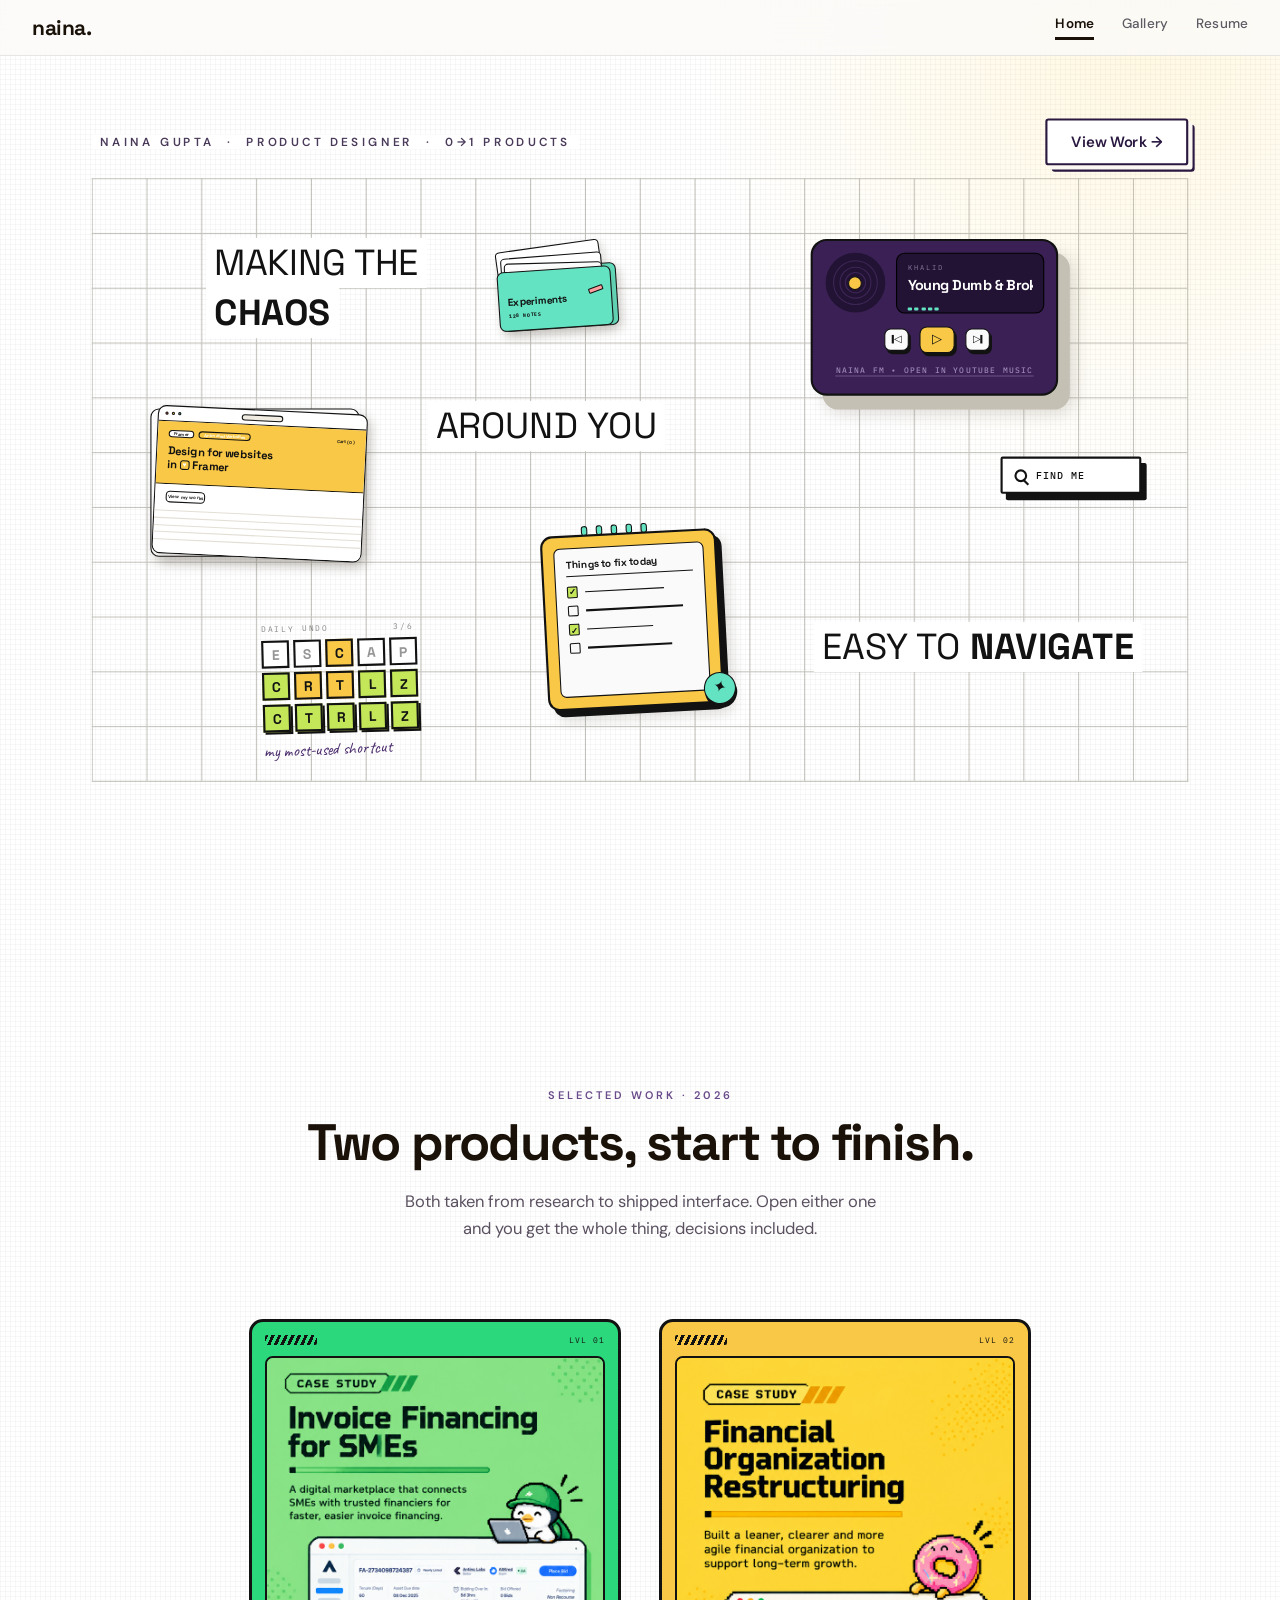
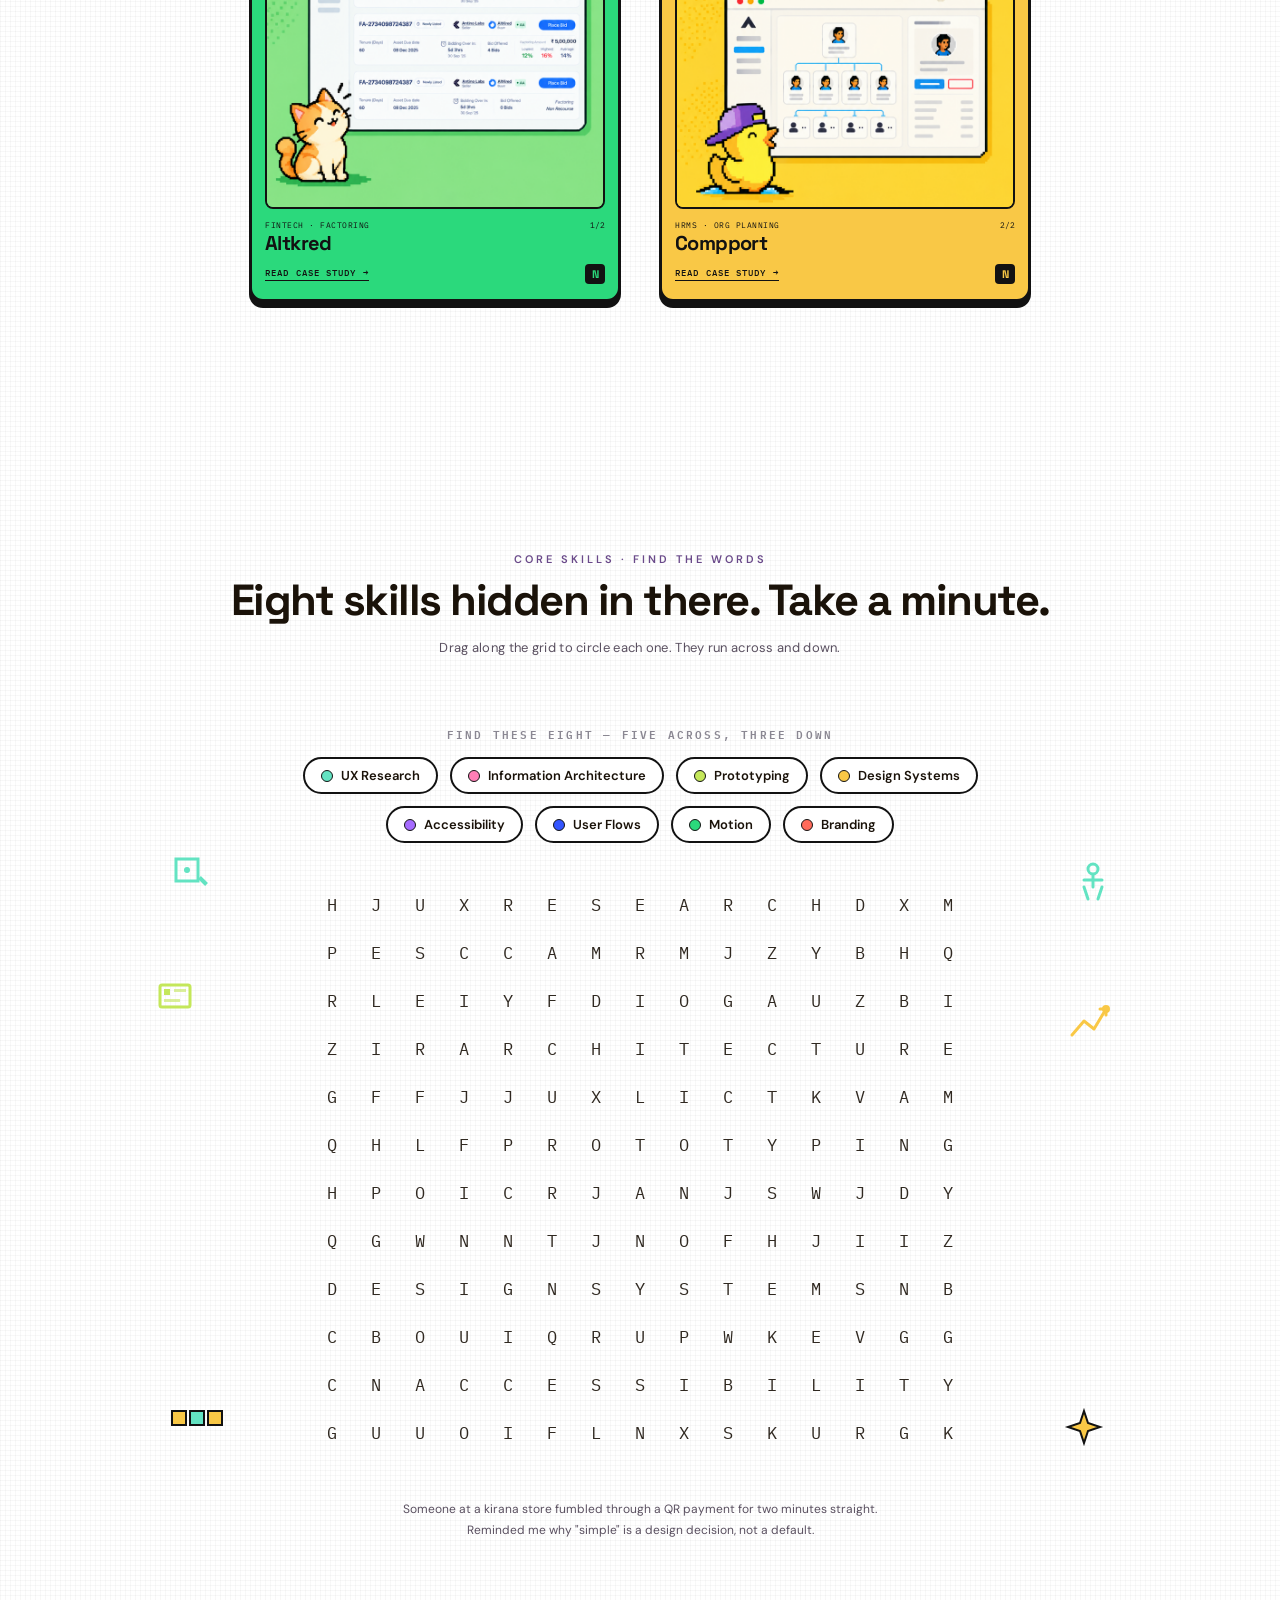
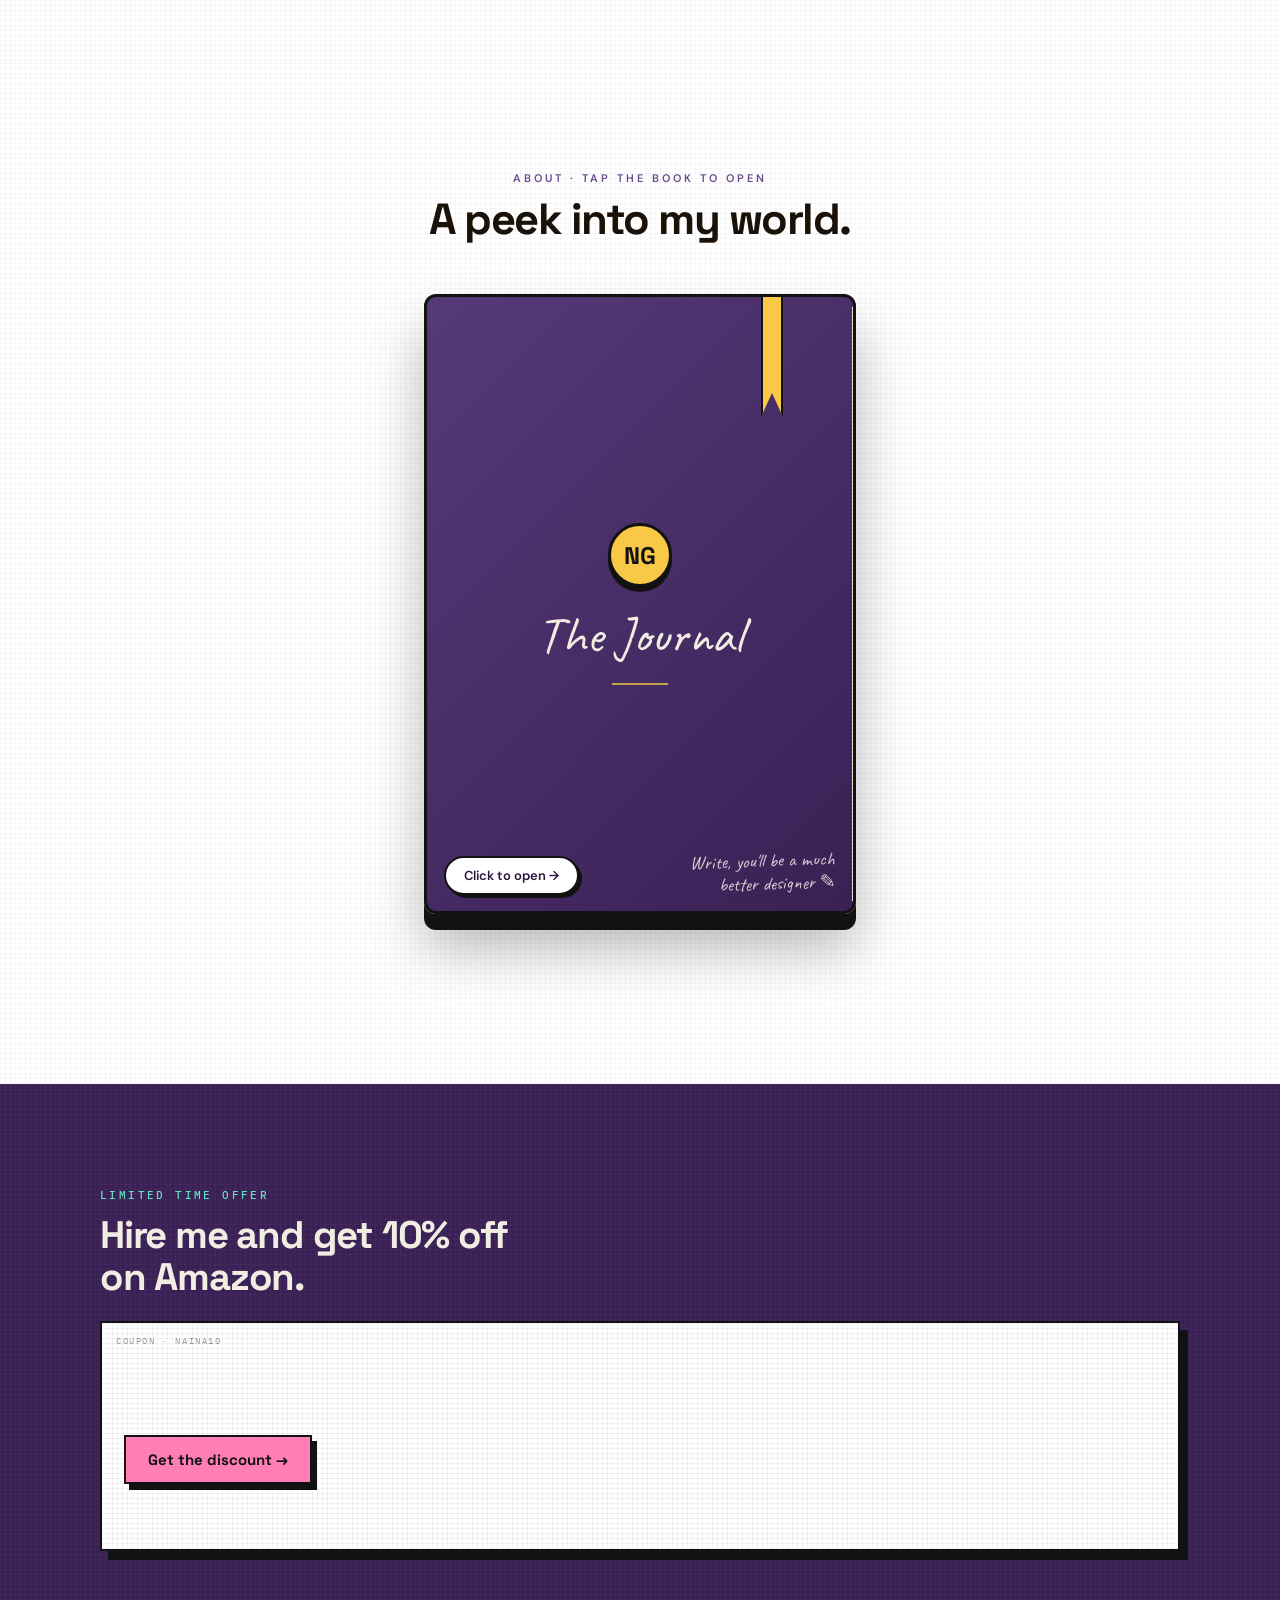
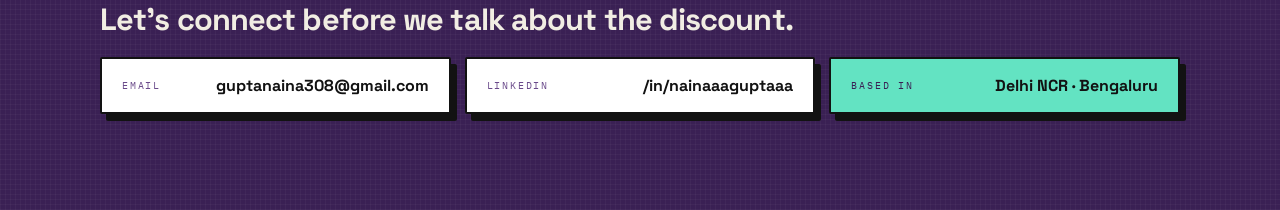
==== index.html @ 99969d5e "Radio: link the track, open on the hook, keep the title on one line The title wrapped to two lines i" ====
<!DOCTYPE html>
<html lang="en">
<head>
<meta charset="utf-8">
<meta name="viewport" content="width=device-width, initial-scale=1">
<title>Naina Gupta — Product Designer</title>
<meta name="description" content="Naina Gupta, Product Designer. Making the chaos around you easy to navigate. 0→1 products, case studies, and side projects.">
<link rel="preconnect" href="https://fonts.googleapis.com">
<link rel="preconnect" href="https://fonts.gstatic.com" crossorigin>
<link href="https://fonts.googleapis.com/css2?family=Space+Grotesk:wght@400;500;600;700&family=DM+Sans:wght@400;500;600&family=Caveat:wght@500;600;700&family=IBM+Plex+Mono:wght@400;500;700&display=swap" rel="stylesheet">
<!-- set before the stylesheets so JS-only pre-states never flash -->
<script>document.documentElement.classList.add("js");</script>
<link rel="stylesheet" href="styles.css">
<link rel="stylesheet" href="nav.css">
<link rel="stylesheet" href="responsive.css">
<script src="nav.js" defer></script>
<script src="scroll.js" defer></script>
</head>
<body>
<div id="top" style="position: relative; min-height: 100vh; overflow: hidden; background: #ffffff; font-family: 'DM Sans',sans-serif">

  <!-- Paper-grain + faint pixel grid -->
  <div style="position:absolute; inset:0; z-index:0; pointer-events:none;
    background-image:repeating-linear-gradient(0deg,rgba(20,20,20,.03) 0,rgba(20,20,20,.03) 1px,transparent 1px,transparent 5px),
                     repeating-linear-gradient(90deg,rgba(20,20,20,.03) 0,rgba(20,20,20,.03) 1px,transparent 1px,transparent 5px);"></div>
  <!-- warm corner glow -->
  <div style="position:absolute; top:-10%; right:-6%; width:56%; height:70%; z-index:0; pointer-events:none;
    background:radial-gradient(ellipse at 70% 20%, rgba(255,210,74,.16) 0%, transparent 62%);"></div>

  <!-- NAV (fixed so it stays visible on scroll) -->
  <site-nav current="home"></site-nav>

  <!-- CONTENT — workbench stage -->
  <div id="wrapRef" style="position:relative; z-index:5; width:100%; overflow:hidden; display:flex; justify-content:center;">
  <div id="stageRef" style="width: 1440px; height: 900px; flex: none; transform-origin: top center; position: relative; overflow: hidden; color: #121212">

    <div id="gridRef" style="position:absolute; left:206.19px; top:167.41px; width:1027.62px; height:565.19px; opacity:.42; background-image:linear-gradient(to bottom,#6F6B5D 1px,transparent 1px),linear-gradient(to right,#6F6B5D 1px,transparent 1px); background-size:51.3805px 51.3805px; border-right:1px solid #6F6B5D; border-bottom:1px solid #6F6B5D;"></div>

    <div data-knockout="1" style="position:absolute; left:313px; top:223px; font-family:'Space Grotesk',sans-serif; font-size:34px; line-height:47px; letter-spacing:-.2px; background:#FFFFFF; padding:0 8px;">MAKING THE</div>
    <div data-knockout="1" style="position:absolute; left:313px; top:270px; font-family:'Space Grotesk',sans-serif; font-size:34px; line-height:47px; letter-spacing:-.2px; font-weight:700; background:#FFFFFF; padding:0 8px;">CHAOS</div>
    <div data-knockout="1" style="position:absolute; left:521px; top:376px; font-family:'Space Grotesk',sans-serif; font-size:34px; line-height:47px; letter-spacing:-.2px; background:#FFFFFF; padding:0 8px;">AROUND YOU</div>
    <div data-knockout="1" style="position:absolute; left:883px; top:583px; font-family:'Space Grotesk',sans-serif; font-size:34px; line-height:47px; letter-spacing:-.2px; background:#FFFFFF; padding:0 8px;">EASY TO <span style="font-weight:700;">NAVIGATE</span></div>

    <div style="position: absolute; left: 260.5px; top: 383.4px; width: 196.6px; height: 138.8px; border-radius: 8px; background: #FFFFFF; border: 1.2px solid #121212; box-shadow: 5px 6px 12px rgba(90,84,70,.28)"></div>

    <div class="site-card" style="position: absolute; left: 264.5px; top: 383.5px; width: 196.6px; height: 138.8px; border-radius: 8px; background: #FFFFFF; border: 1.2px solid #121212; transform: rotate(2.745deg); overflow: hidden; box-shadow: 4px 5px 10px rgba(90,84,70,.22); cursor: pointer; z-index: 3; transition: transform .32s cubic-bezier(.2,.85,.3,1.05), box-shadow .32s ease" data-hover="transform:rotate(0deg) scale(1.14); box-shadow:10px 14px 26px rgba(90,84,70,.3); z-index:9;">
      <div style="height:14.4px; border-bottom:1.2px solid #121212; display:flex; align-items:center; padding:0 6px; gap:3px; position:relative;">
        <div style="width:3px; height:3px; border-radius:50%; background:#FF6B5B; border:.5px solid #121212;"></div>
        <div style="width:3px; height:3px; border-radius:50%; background:#F9C846; border:.5px solid #121212;"></div>
        <div style="width:3px; height:3px; border-radius:50%; background:#63E3C2; border:.5px solid #121212;"></div>
        <div style="position:absolute; left:50%; transform:translateX(-50%); width:38.7px; height:6.2px; border-radius:3px; background:#F0ECE1; border:.6px solid #121212; font-size:3.6px; letter-spacing:.2px; display:flex; align-items:center; justify-content:center; color:#6b6659;"></div>
      </div>
      <div style="height:59px; background:#F9C846; border-bottom:1.2px solid #121212; padding:8px 10px 0; position:relative;">
        <div style="display:flex; align-items:center; gap:4px;">
          <div style="height:7px; padding:0 4px; border-radius:3.5px; background:#FFFFFF; border:.6px solid #121212; font-size:4px; font-weight:700; display:flex; align-items:center;">Framer</div>
          <div style="height:7px; padding:0 4px; border-radius:3.5px; background:#F9C846; border:.6px solid #121212; font-size:4px; font-weight:700; color:#FFF; display:flex; align-items:center;">Animated Websites</div>
          <div style="margin-left:auto; font-size:4px; font-weight:700;">Cart (0)</div>
        </div>
        <div style="margin-top:6px; font-family:'Space Grotesk',sans-serif; font-size:10.5px; font-weight:700; line-height:13px; letter-spacing:-.2px;">
          <div>Design for websites</div>
          <div style="display:flex; align-items:center; gap:3px;">
            <span>in</span>
            <span style="width:9px; height:9px; border-radius:2.5px; background:#F9C846; border:.6px solid #121212; display:flex; align-items:center; justify-content:center; font-size:6px; color:#FFF;">♥</span>
            <span>Framer</span>
          </div>
        </div>
      </div>
      <div style="padding:6px 10px 0; background:#FFFFFF; height:65px; position:relative;">
        <div style="height:10.8px; width:37px; border-radius:4px; background:#FFF; border:.6px solid #121212; font-size:4.2px; font-weight:700; display:flex; align-items:center; justify-content:center;">View my works</div>
        <div style="position:absolute; left:0; right:0; top:24px; display:flex; flex-direction:column; gap:6px;">
          <div style="height:.6px; background:#E3DFD5;"></div>
          <div style="height:.6px; background:#E3DFD5;"></div>
          <div style="height:.6px; background:#E3DFD5;"></div>
          <div style="height:.6px; background:#E3DFD5;"></div>
          <div style="height:.6px; background:#E3DFD5;"></div>
        </div>
      </div>
    </div>

    <div id="tidyZone" style="position:absolute; left:620px; top:470px; width:210px; height:205px; cursor:pointer;">
      <div id="padRef" style="position:absolute; left:9.5px; top:11px; width:164.5px; height:182px; transform:rotate(-3deg); transform-origin:50% 55%; transition:transform 450ms cubic-bezier(.2,.8,.25,1);">
        <div style="position:absolute; left:0; top:17.6px; width:164.5px; height:164.5px; box-sizing:border-box; border-radius:11px; background:#F9C846; border:2.2px solid #121212; box-shadow:5px 6px 0 #121212, 9px 10px 12px rgba(90,84,70,.2); padding:10px;">
          <div style="width:100%; height:100%; box-sizing:border-box; border-radius:6px; background:#FAFAFA; border:1.6px solid #121212; padding:9px 10px;">
            <div style="font-family:'Space Grotesk',sans-serif; font-size:9.5px; font-weight:700; letter-spacing:-.1px;">Things to fix today</div>
            <div style="height:1.6px; background:#121212; margin-top:4px;"></div>
            <div id="rowsRef" style="margin-top:9px; display:flex; flex-direction:column; gap:7.2px;">
              <div style="display:flex; align-items:center; gap:7px;">
                <div style="width:10.4px; height:10.4px; border-radius:1.4px; background:#C4E75A; border:1.6px solid #121212; display:flex; align-items:center; justify-content:center; font-size:8px; line-height:1; font-weight:700;">✓</div>
                <div style="height:1.6px; width:74px; background:#121212;"></div>
              </div>
              <div style="display:flex; align-items:center; gap:7px;">
                <div id="box2Ref" style="width:10.4px; height:10.4px; border-radius:1.4px; background:#FAFAFA; border:1.6px solid #121212; display:flex; align-items:center; justify-content:center; font-size:8px; line-height:1; font-weight:700; transition:background 240ms ease;"><span id="tick2Ref" style="opacity:0; transition:opacity 200ms ease 120ms;">✓</span></div>
                <div style="height:1.6px; width:91px; background:#121212;"></div>
              </div>
              <div style="display:flex; align-items:center; gap:7px;">
                <div style="width:10.4px; height:10.4px; border-radius:1.4px; background:#C4E75A; border:1.6px solid #121212; display:flex; align-items:center; justify-content:center; font-size:8px; line-height:1; font-weight:700;">✓</div>
                <div style="height:1.6px; width:62px; background:#121212;"></div>
              </div>
              <div style="display:flex; align-items:center; gap:7px;">
                <div id="box4Ref" style="width:10.4px; height:10.4px; border-radius:1.4px; background:#FAFAFA; border:1.6px solid #121212; display:flex; align-items:center; justify-content:center; font-size:8px; line-height:1; font-weight:700; transition:background 240ms ease 100ms;"><span id="tick4Ref" style="opacity:0; transition:opacity 200ms ease 220ms;">✓</span></div>
                <div style="height:1.6px; width:79px; background:#121212;"></div>
              </div>
            </div>
          </div>
        </div>
        <div style="position:absolute; left:38.5px; top:10px; display:flex; gap:8.2px;">
          <div style="width:6px; height:9.3px; border-radius:2.5px; background:#63E3C2; border:1.6px solid #121212;"></div>
          <div style="width:6px; height:9.3px; border-radius:2.5px; background:#63E3C2; border:1.6px solid #121212;"></div>
          <div style="width:6px; height:9.3px; border-radius:2.5px; background:#63E3C2; border:1.6px solid #121212;"></div>
          <div style="width:6px; height:9.3px; border-radius:2.5px; background:#63E3C2; border:1.6px solid #121212;"></div>
          <div style="width:6px; height:9.3px; border-radius:2.5px; background:#63E3C2; border:1.6px solid #121212;"></div>
        </div>
      </div>
      <div id="badgeRef" style="position:absolute; left:160px; top:160px; width:29.6px; height:29.6px; box-sizing:border-box; border-radius:50%; background:#63E3C2; border:1.7px solid #121212; transform:rotate(15deg); display:flex; align-items:center; justify-content:center; font-size:15px; line-height:1; box-shadow:2px 3px 0 #121212; transition:transform 450ms cubic-bezier(.2,.8,.25,1), background 300ms ease;">✦</div>
    </div>

    <div id="folderZone" style="position: absolute; left: 576px; top: 196px; width: 124px; height: 116px; cursor: pointer">
      <div style="position:absolute; left:14px; top:53px; width:109px; height:59px; border-radius:6px; background:#63E3C2; border:1.7px solid #121212; transform:rotate(-3.85deg); padding:22px 8px 0; box-sizing:border-box; box-shadow:3px 4px 10px rgba(90,84,70,.22);">
        <div style="font-family:'Space Grotesk',sans-serif; font-size:9.5px; font-weight:700; letter-spacing:-.1px;">Experiments</div>
        <div style="font-family:'IBM Plex Mono',monospace; font-size:4.6px; font-weight:700; letter-spacing:.4px; margin-top:3px; color:#121212;">128 NOTES</div>
        <div style="position:absolute; right:7px; top:18px; width:14px; height:5px; border-radius:1px; background:#FF9E9E; border:1px solid #121212; transform:rotate(-16deg);"></div>
      </div>
      <div id="sheet1Ref" style="position:absolute; left:12px; top:34px; width:98px; height:36px; box-sizing:border-box; transform:rotate(-8deg); transform-origin:50% 100%; transition:transform 420ms cubic-bezier(.2,.8,.25,1); background:#FFFFFF; border:1.6px solid #121212; border-radius:4px; padding:5px 7px; box-shadow:3px 4px 9px rgba(90,84,70,.2);">
        <div id="label1Ref" style="font-family:'IBM Plex Mono',monospace; font-size:6px; font-weight:500; letter-spacing:.5px; color:#B7B7B7; opacity:0; transition:opacity 260ms ease; margin-bottom:4px;">FRAMER ANIMATIONS</div>
        <div style="display:flex; flex-direction:column; gap:3.4px;">
          <div style="height:1.4px; width:82px; background:#C9C9C9;"></div>
          <div style="height:1.4px; width:82px; background:#C9C9C9;"></div>
          <div style="height:1.4px; width:58px; background:#C9C9C9;"></div>
        </div>
      </div>
      <div id="sheet2Ref" style="position:absolute; left:15px; top:43px; width:95px; height:33px; box-sizing:border-box; transform:rotate(-4.5deg); transform-origin:50% 100%; transition:transform 420ms cubic-bezier(.2,.8,.25,1); background:#FFFFFF; border:1.6px solid #121212; border-radius:4px; padding:5px 7px;">
        <div id="label2Ref" style="font-family:'IBM Plex Mono',monospace; font-size:6px; font-weight:500; letter-spacing:.5px; color:#B7B7B7; opacity:0; transition:opacity 260ms ease; margin-bottom:4px;">VISUAL EXPERIMENTS</div>
        <div style="display:flex; flex-direction:column; gap:3.4px;">
          <div style="height:1.4px; width:80px; background:#C9C9C9;"></div>
          <div style="height:1.4px; width:80px; background:#C9C9C9;"></div>
          <div style="height:1.4px; width:52px; background:#C9C9C9;"></div>
        </div>
      </div>
      <div id="sheet3Ref" style="position:absolute; left:17px; top:50px; width:92px; height:31px; box-sizing:border-box; transform:rotate(-1.5deg); transform-origin:50% 100%; transition:transform 420ms cubic-bezier(.2,.8,.25,1); background:#FFFFFF; border:1.6px solid #121212; border-radius:4px; padding:5px 7px;">
        <div id="label3Ref" style="font-family:'IBM Plex Mono',monospace; font-size:6.2px; font-weight:700; letter-spacing:.4px; color:#121212; opacity:0; transition:opacity 260ms ease; margin-bottom:4px;">CLAUDE VIBECODING</div>
        <div style="display:flex; flex-direction:column; gap:3.4px;">
          <div style="height:1.4px; width:78px; background:#C9C9C9;"></div>
          <div style="height:1.4px; width:78px; background:#C9C9C9;"></div>
          <div style="height:1.4px; width:48px; background:#C9C9C9;"></div>
        </div>
      </div>
      <div style="position:absolute; left:11px; top:56px; width:107px; height:56px; border-radius:6px; background:#63E3C2; border:1.7px solid #121212; transform:rotate(-3.85deg); padding:22px 8px 0; box-sizing:border-box; box-shadow:3px 4px 10px rgba(90,84,70,.22);">
        <div style="font-family:'Space Grotesk',sans-serif; font-size:9.5px; font-weight:700; letter-spacing:-.1px;">Experiments</div>
        <div style="font-family:'IBM Plex Mono',monospace; font-size:4.6px; font-weight:700; letter-spacing:.4px; margin-top:3px; color:#121212;">128 NOTES</div>
        <div style="position:absolute; right:7px; top:18px; width:14px; height:5px; border-radius:1px; background:#FF9E9E; border:1px solid #121212; transform:rotate(-16deg);"></div>
      </div>
    </div>

    <div id="radioCard" style="position: absolute; left: 880px; top: 223.6px; width: 232.4px; height: 147.9px; border-radius: 15px; background: #3A2054; border: 2.1px solid #121212; box-shadow: 11px 13px 0 #C5C0B4, 14px 16px 16px rgba(90,84,70,.22)">
      <div style="position:absolute; left:11.7px; top:11.7px; width:56px; height:56px; border-radius:50%; background:#221233; display:flex; align-items:center; justify-content:center;">
        <div class="vinyl" style="width:42px; height:42px; border-radius:50%; border:1px solid #3E2757; display:flex; align-items:center; justify-content:center;">
          <div style="width:30px; height:30px; border-radius:50%; border:1px solid #3E2757; display:flex; align-items:center; justify-content:center;">
            <div style="width:20px; height:20px; border-radius:50%; border:1px solid #3E2757; display:flex; align-items:center; justify-content:center;">
              <div style="width:13px; height:13px; border-radius:50%; background:#F9C846; border:1px solid #121212;"></div>
            </div>
          </div>
        </div>
      </div>
      <div style="position:absolute; left:78px; top:11.5px; width:138.9px; height:56.5px; box-sizing:border-box; border-radius:8px; background:#221233; border:1.6px solid #000; padding:8px 10px;">
        <div id="trackIdx" style="font-family:'IBM Plex Mono',monospace; font-size:6.6px; letter-spacing:1.6px; color:#8A7AA0;">KHALID</div>
        <div id="trackName" style="font-family:'Space Grotesk',sans-serif; font-size:13.5px; font-weight:700; letter-spacing:-.2px; margin-top:4px;"><a href="https://music.youtube.com/watch?v=IPfJnp1guPc" target="_blank" rel="noopener noreferrer" title="Young Dumb &amp; Broke — Khalid, on YouTube Music"><span class="mq"><span class="cp">Young Dumb &amp; Broke</span><span class="cp dup" aria-hidden="true">Young Dumb &amp; Broke</span></span></a></div>
        <div class="eq" style="display:flex; align-items:flex-end; gap:2.1px; margin-top:6px; height:9px;">
          <span></span><span></span><span></span><span></span><span></span>
        </div>
      </div>
      <div style="position:absolute; left:67px; top:80px; display:flex; align-items:center; gap:10px;">
        <div id="prevBtn" style="width:23px; height:21px; border-radius:6px; background:#FAFAFA; border:1.6px solid #121212; box-shadow:2px 3px 0 #121212; display:flex; align-items:center; justify-content:center; gap:.5px; cursor:pointer;">
          <div style="width:1.6px; height:8px; background:#121212;"></div>
          <div style="font-size:9px; line-height:1;">◁</div>
        </div>
        <div id="playBtn" style="width:33px; height:25px; border-radius:7px; background:#F9C846; border:1.6px solid #121212; box-shadow:2px 3px 0 #121212; display:flex; align-items:center; justify-content:center; font-size:12px; line-height:1; cursor:pointer;">▷</div>
        <div id="nextBtn" style="width:23px; height:21px; border-radius:6px; background:#FAFAFA; border:1.6px solid #121212; box-shadow:2px 3px 0 #121212; display:flex; align-items:center; justify-content:center; gap:.5px; cursor:pointer;">
          <div style="font-size:9px; line-height:1;">▷</div>
          <div style="width:1.6px; height:8px; background:#121212;"></div>
        </div>
      </div>
      <div style="position:absolute; left:0; right:0; top:116px; text-align:center; font-family:'IBM Plex Mono',monospace; font-size:7.4px; font-weight:500; letter-spacing:1.8px; color:#9D86B8;"><a href="https://music.youtube.com/watch?v=IPfJnp1guPc" target="_blank" rel="noopener noreferrer" style="color:inherit; text-decoration:none; border-bottom:1px solid rgba(157,134,184,.5);">NAINA FM • OPEN IN YOUTUBE MUSIC</a></div>
    </div>

    <!-- wordle-style illustration — the answer is CTRLZ -->
    <div id="wordleCard" style="position: absolute; left: 366px; top: 583px; z-index: 4; transform: rotate(-1.5deg); width: 143px">
      <div style="display:flex; align-items:center; justify-content:space-between; margin-bottom:6px;">
        <span style="font-family:'IBM Plex Mono',monospace; font-size:7.5px; letter-spacing:1.4px; text-transform:uppercase; color:rgba(20,20,20,.5);">Daily undo</span>
        <span style="font-family:'IBM Plex Mono',monospace; font-size:7.5px; letter-spacing:1.4px; color:rgba(20,20,20,.5);">3/6</span>
      </div>
      <div style="display:grid; grid-template-rows:repeat(3,26px); gap:4px;">
        <div style="display:grid; grid-template-columns:repeat(5,26px); gap:4px;">
          <div style="display:flex; align-items:center; justify-content:center; background:#FFFFFF; border:2px solid #121212; font-family:'Space Grotesk',sans-serif; font-weight:700; font-size:13px; color:rgba(20,20,20,.45);">E</div>
          
          <div style="display:flex; align-items:center; justify-content:center; background:#FFFFFF; border:2px solid #121212; font-family:'Space Grotesk',sans-serif; font-weight:700; font-size:13px; color:rgba(20,20,20,.45);">S</div><div style="display:flex; align-items:center; justify-content:center; background:#F9C846; border:2px solid #121212; font-family:'Space Grotesk',sans-serif; font-weight:700; font-size:13px; color:#121212;">C</div>
          <div style="display:flex; align-items:center; justify-content:center; background:#FFFFFF; border:2px solid #121212; font-family:'Space Grotesk',sans-serif; font-weight:700; font-size:13px; color:rgba(20,20,20,.45);">A</div>
          <div style="display:flex; align-items:center; justify-content:center; background:#FFFFFF; border:2px solid #121212; font-family:'Space Grotesk',sans-serif; font-weight:700; font-size:13px; color:rgba(20,20,20,.45);">P</div>
        </div>
        <div style="display:grid; grid-template-columns:repeat(5,26px); gap:4px;">
          <div style="display:flex; align-items:center; justify-content:center; background:#C4E75A; border:2px solid #121212; font-family:'Space Grotesk',sans-serif; font-weight:700; font-size:13px; color:#121212;">C</div>
          <div style="display:flex; align-items:center; justify-content:center; background:#F9C846; border:2px solid #121212; font-family:'Space Grotesk',sans-serif; font-weight:700; font-size:13px; color:#121212;">R</div>
          <div style="display:flex; align-items:center; justify-content:center; background:#F9C846; border:2px solid #121212; font-family:'Space Grotesk',sans-serif; font-weight:700; font-size:13px; color:#121212;">T</div>
          <div style="display:flex; align-items:center; justify-content:center; background:#C4E75A; border:2px solid #121212; font-family:'Space Grotesk',sans-serif; font-weight:700; font-size:13px; color:#121212;">L</div>
          <div style="display:flex; align-items:center; justify-content:center; background:#C4E75A; border:2px solid #121212; font-family:'Space Grotesk',sans-serif; font-weight:700; font-size:13px; color:#121212;">Z</div>
        </div>
        <div style="display:grid; grid-template-columns:repeat(5,26px); gap:4px;">
          <div style="display:flex; align-items:center; justify-content:center; background:#C4E75A; border:2px solid #121212; box-shadow:2px 2px 0 #121212; font-family:'Space Grotesk',sans-serif; font-weight:700; font-size:13px; color:#121212;">C</div>
          <div style="display:flex; align-items:center; justify-content:center; background:#C4E75A; border:2px solid #121212; box-shadow:2px 2px 0 #121212; font-family:'Space Grotesk',sans-serif; font-weight:700; font-size:13px; color:#121212;">T</div>
          <div style="display:flex; align-items:center; justify-content:center; background:#C4E75A; border:2px solid #121212; box-shadow:2px 2px 0 #121212; font-family:'Space Grotesk',sans-serif; font-weight:700; font-size:13px; color:#121212;">R</div>
          <div style="display:flex; align-items:center; justify-content:center; background:#C4E75A; border:2px solid #121212; box-shadow:2px 2px 0 #121212; font-family:'Space Grotesk',sans-serif; font-weight:700; font-size:13px; color:#121212;">L</div>
          <div style="display:flex; align-items:center; justify-content:center; background:#C4E75A; border:2px solid #121212; box-shadow:2px 2px 0 #121212; font-family:'Space Grotesk',sans-serif; font-weight:700; font-size:13px; color:#121212;">Z</div>
        </div>
      </div>
      <div style="margin-top:7px; font-family:'Caveat',cursive; font-size:16px; color:#4A2A6B; transform:rotate(-1deg);">my most-used shortcut</div>
    </div>

    <a href="#contact" class="brut-search" style="position:absolute; left:1058px; top:428px; width:132px; text-decoration:none; display:flex; align-items:center; gap:8px;
      background:#FFFFFF; border:2.4px solid #121212; border-radius:2px; padding:9px 11px; box-shadow:5px 6px 0 #121212;
      transition:transform .12s ease, box-shadow .12s ease;" data-hover="transform:translate(3px,4px); box-shadow:1px 1px 0 #121212;">
      <span style="width:12px; height:12px; flex:none; border:2.2px solid #121212; border-radius:50%; position:relative;">
        <span style="position:absolute; right:-4px; bottom:-4px; width:7px; height:2.2px; background:#121212; transform:rotate(45deg);"></span>
      </span>
      <span style="font-family:'IBM Plex Mono',monospace; font-size:9.5px; font-weight:500; letter-spacing:.6px; text-transform:uppercase; color:#121212;">Find me</span>
    </a>

    <div id="heroEyebrow" data-knockout="1" style="position:absolute; left:206px; top:126px; background:#FFFFFF; padding:0 8px; font-size:11px; font-weight:600; letter-spacing:3px; text-transform:uppercase; color:#4A3A5A;">
      Naina Gupta &nbsp;·&nbsp; Product Designer &nbsp;·&nbsp; 0→1 Products
    </div>

    <a id="heroCta" href="#work" style="position:absolute; right:206px; top:111px; text-decoration:none; display:inline-flex; align-items:center; gap:7px; padding:11px 22px; background:#FFFFFF; color:#2A1840; font-size:14px; font-weight:600; border-radius:3px; letter-spacing:.1px; border:2px solid #2A1840; box-shadow:4px 4px 0 #FBF8F3, 6px 6px 0 #2A1840; transition:transform .1s ease;" data-hover="transform:translate(3px,3px); box-shadow:1px 1px 0 #2A1840;">
      View Work →
    </a>

  </div>
  </div>


</div>

  <!-- ═══════════════════════════════════════════════════════════
       SECTION 2 — PROJECT SHOWCASE
  ════════════════════════════════════════════════════════════ -->
  <div id="work" style="position:relative; z-index:20; background:#FFFFFF;
    padding:128px 64px 150px; font-family:'DM Sans',sans-serif; overflow:hidden;">

    <!-- Subtle pixel-grid texture on section bg -->
    <div style="position:absolute;inset:0;pointer-events:none;z-index:0;
      background-image:repeating-linear-gradient(0deg,rgba(20,20,20,.03) 0,rgba(20,20,20,.03) 1px,transparent 1px,transparent 5px),
                       repeating-linear-gradient(90deg,rgba(20,20,20,.03) 0,rgba(20,20,20,.03) 1px,transparent 1px,transparent 5px);"></div>

    <div style="position:relative;z-index:1;max-width:1040px;margin:0 auto;">

      <!-- Section header -->
      <div style="margin-bottom:76px; text-align:center;">
        <p style="margin:0 0 14px; font-size:11px; font-weight:600; letter-spacing:3px;
          text-transform:uppercase; color:#6A4A8A;">Selected work · 2026</p>
        <h2 style="margin:0; font-family:'Space Grotesk',sans-serif; font-weight:700;
          font-size:clamp(34px,4vw,54px); letter-spacing:-1.8px; color:#1A1209; line-height:1.04;">
          Two products, start to finish.
        </h2>
        <p style="margin:20px auto 0; max-width:480px; font-size:16.5px; line-height:1.62; color:#5A5060;">
          Both taken from research to shipped interface. Open either one and you get the whole thing, decisions included.
        </p>
      </div>

      <!-- Collectible card grid -->
      <div class="proj-grid" data-spread data-slow style="display:grid; grid-template-columns:repeat(2,minmax(0,372px)); justify-content:center; gap:38px;">

        <!-- ══ Card 1 — ALTKRED ══ -->
        <div class="proj-card">
          <div class="peek" style="position:absolute; left:50%; top:0; z-index:0; width:74px; height:62px;
            background:#3355FF; border:3px solid #121212; border-radius:18px 18px 12px 12px;
            box-shadow:0 5px 0 rgba(20,20,20,.18);">
            <div style="position:absolute; top:-11px; left:9px; width:16px; height:16px; background:#3355FF; border:3px solid #121212; border-radius:5px 5px 0 0; transform:rotate(-14deg);"></div>
            <div style="position:absolute; top:-11px; right:9px; width:16px; height:16px; background:#3355FF; border:3px solid #121212; border-radius:5px 5px 0 0; transform:rotate(14deg);"></div>
            <div style="position:absolute; top:20px; left:16px; width:11px; height:11px; background:#fff; border:2px solid #121212; border-radius:50%;"><div style="width:4px;height:4px;background:#121212;border-radius:50%;margin:2px 0 0 3px;"></div></div>
            <div style="position:absolute; top:20px; right:16px; width:11px; height:11px; background:#fff; border:2px solid #121212; border-radius:50%;"><div style="width:4px;height:4px;background:#121212;border-radius:50%;margin:2px 0 0 1px;"></div></div>
            <div style="position:absolute; top:36px; left:50%; transform:translateX(-50%); width:14px; height:7px; border:2px solid #121212; border-top:none; border-radius:0 0 8px 8px;"></div>
          </div>
          <a class="card" href="case-study-altkred.html" style="position:relative; z-index:1; text-decoration:none; display:block; background:#2BD97C;
            border:3px solid #121212; border-radius:14px; padding:13px 13px 15px; box-shadow:0 6px 0 #121212;">
            <div style="display:flex; align-items:center; justify-content:space-between; margin-bottom:11px;">
              <div style="width:52px; height:10px; border-radius:2px; overflow:hidden;
                background:repeating-linear-gradient(115deg,#121212 0,#121212 3px,transparent 3px,transparent 6px);"></div>
              <span style="font-family:'IBM Plex Mono',monospace; font-size:8px; letter-spacing:1px; color:#121212;">LVL 01</span>
            </div>
            <div style="border-radius:8px; overflow:hidden; border:2px solid #121212; background:#D8FBE8; aspect-ratio:3/4;">
              <img src="assets/cs-thumb-altkred.png" alt="Altkred case study cover: Invoice Financing for SMEs — a digital marketplace connecting SMEs with financiers, over a screenshot of the bidding marketplace" style="width:100%; height:100%; object-fit:cover; display:block;">
            </div>
            <div style="display:flex; align-items:center; justify-content:space-between; margin:11px 0 3px;">
              <span style="font-family:'IBM Plex Mono',monospace; font-size:8px; letter-spacing:.5px; color:#121212;">FINTECH · FACTORING</span>
              <span style="font-family:'IBM Plex Mono',monospace; font-size:8px; color:#121212;">1/2</span>
            </div>
            <h3 style="margin:0; font-family:'Space Grotesk',sans-serif; font-weight:700;
              font-size:20px; letter-spacing:-.6px; color:#121212; line-height:1;">Altkred</h3>
            <div style="display:flex; align-items:center; justify-content:space-between; margin-top:11px;">
              <span style="font-family:'IBM Plex Mono',monospace; font-size:9px; font-weight:500; letter-spacing:1.1px; text-transform:uppercase; color:#121212; border-bottom:1.5px solid #121212; padding-bottom:2px;">Read case study →</span>
              <div style="width:20px; height:20px; border-radius:4px; background:#121212;
                display:flex; align-items:center; justify-content:center;">
                <span style="font-family:'Space Grotesk',sans-serif; font-size:11px; font-weight:700; color:#2BD97C;">N</span>
              </div>
            </div>
          </a>
        </div>        <!-- ══ Card 2 — COMPPORT ══ -->
        <div class="proj-card">
          <!-- peek character (behind) -->
          <div class="peek" style="position:absolute; left:50%; top:0; z-index:0; width:74px; height:62px;
            background:#63E3C2; border:3px solid #121212; border-radius:18px 18px 12px 12px;
            box-shadow:0 5px 0 rgba(20,20,20,.18);">
            <div style="position:absolute; top:-11px; left:9px; width:16px; height:16px; background:#63E3C2; border:3px solid #121212; border-radius:5px 5px 0 0; transform:rotate(-14deg);"></div>
            <div style="position:absolute; top:-11px; right:9px; width:16px; height:16px; background:#63E3C2; border:3px solid #121212; border-radius:5px 5px 0 0; transform:rotate(14deg);"></div>
            <div style="position:absolute; top:20px; left:16px; width:11px; height:11px; background:#fff; border:2px solid #121212; border-radius:50%;"><div style="width:4px;height:4px;background:#121212;border-radius:50%;margin:2px 0 0 3px;"></div></div>
            <div style="position:absolute; top:20px; right:16px; width:11px; height:11px; background:#fff; border:2px solid #121212; border-radius:50%;"><div style="width:4px;height:4px;background:#121212;border-radius:50%;margin:2px 0 0 1px;"></div></div>
            <div style="position:absolute; top:36px; left:50%; transform:translateX(-50%); width:14px; height:7px; border:2px solid #121212; border-top:none; border-radius:0 0 8px 8px;"></div>
          </div>
          <a class="card" href="case-study.html" style="position:relative; z-index:1; text-decoration:none; display:block; background:#F9C846;
            border:3px solid #121212; border-radius:14px; padding:13px 13px 15px; box-shadow:0 6px 0 #121212;">
            <div style="display:flex; align-items:center; justify-content:space-between; margin-bottom:11px;">
              <div style="width:52px; height:10px; border-radius:2px; overflow:hidden;
                background:repeating-linear-gradient(115deg,#121212 0,#121212 3px,transparent 3px,transparent 6px);"></div>
              <span style="font-family:'IBM Plex Mono',monospace; font-size:8px; letter-spacing:1px; color:#121212;">LVL 02</span>
            </div>
            <div style="border-radius:8px; overflow:hidden; border:2px solid #121212; background:#FBEAB0; aspect-ratio:3/4;">
              <img src="assets/cs-thumb-restructuring.png" alt="Compport case study cover: Financial Organization Restructuring — building a leaner financial org, over a screenshot of the org chart planner" style="width:100%; height:100%; object-fit:cover; display:block;">
            </div>
            <div style="display:flex; align-items:center; justify-content:space-between; margin:11px 0 3px;">
              <span style="font-family:'IBM Plex Mono',monospace; font-size:8px; letter-spacing:.5px; color:#121212;">HRMS · ORG PLANNING</span>
              <span style="font-family:'IBM Plex Mono',monospace; font-size:8px; color:#121212;">2/2</span>
            </div>
            <h3 style="margin:0; font-family:'Space Grotesk',sans-serif; font-weight:700;
              font-size:20px; letter-spacing:-.6px; color:#121212; line-height:1;">Compport</h3>
            <div style="display:flex; align-items:center; justify-content:space-between; margin-top:11px;">
              <span style="font-family:'IBM Plex Mono',monospace; font-size:9px; font-weight:500; letter-spacing:1.1px; text-transform:uppercase; color:#121212; border-bottom:1.5px solid #121212; padding-bottom:2px;">Read case study →</span>
              <div style="width:20px; height:20px; border-radius:4px; background:#121212;
                display:flex; align-items:center; justify-content:center;">
                <span style="font-family:'Space Grotesk',sans-serif; font-size:11px; font-weight:700; color:#F9C846;">N</span>
              </div>
            </div>
          </a>
        </div>



      </div>


    </div>
  </div>

  <!-- SECTION 2.5 — EXPERIMENTS TICKER (hidden for now) -->
  <div id="gallery" hidden style="position:relative; z-index:20; background:#FFFFFF; padding:96px 0 108px; font-family:'DM Sans',sans-serif; overflow:hidden;">
    <div style="position:absolute;inset:0;pointer-events:none;z-index:0; background-image:repeating-linear-gradient(0deg,rgba(20,20,20,.03) 0,rgba(20,20,20,.03) 1px,transparent 1px,transparent 5px), repeating-linear-gradient(90deg,rgba(20,20,20,.03) 0,rgba(20,20,20,.03) 1px,transparent 1px,transparent 5px);"></div>

    <div style="position:relative; z-index:1; max-width:1080px; margin:0 auto 54px; padding:0 64px; text-align:center;">
      <p style="margin:0 0 12px; font-size:11px; font-weight:600; letter-spacing:3px; text-transform:uppercase; color:#6A4A8A;">Side Quests</p>
      <h2 style="margin:0; font-family:'Space Grotesk',sans-serif; font-weight:700; font-size:clamp(30px,3.4vw,46px); letter-spacing:-1.5px; color:#1A1209; line-height:1.04;">Things nobody asked me to make.</h2>
      <p style="margin:16px 0 0; font-size:13px; color:#5A5060; letter-spacing:.3px;">Unbriefed, unpaid, unreasonably fun. Hover to stop the belt.</p>
    </div>

    <div style="position:relative; z-index:1; display:flex; flex-direction:column; gap:26px;">
      <div style="position:absolute; inset:0 auto 0 0; width:110px; z-index:3; pointer-events:none; background:linear-gradient(90deg,#FFFFFF 12%,rgba(255,255,255,0));"></div>
      <div style="position:absolute; inset:0 0 0 auto; width:110px; z-index:3; pointer-events:none; background:linear-gradient(270deg,#FFFFFF 12%,rgba(255,255,255,0));"></div>

      <div style="display:flex; gap:26px; width:max-content; animation:tickerL 42s linear infinite;" data-hover="animation-play-state:paused;">
        <div class="exp-tile" style="width:264px; flex:none; background:#F9C846; border:3px solid #121212; border-radius:14px; box-shadow:0 6px 0 #121212; padding:12px 12px 14px; transform:rotate(-1.4deg); transition:transform .3s cubic-bezier(.2,.85,.3,1.05), box-shadow .3s ease;" data-hover="transform:rotate(0deg) translateY(-6px) scale(1.03); box-shadow:0 12px 0 #121212;">
          <div style="border:2px solid #121212; border-radius:8px; overflow:hidden; background:#FFF7DF; height:176px; display:flex; align-items:center; justify-content:center;"><img src="assets/experiments.png" alt="experiment" style="max-width:86%; max-height:86%; display:block;"></div>
          <div style="display:flex; align-items:center; justify-content:space-between; margin-top:11px; font-family:'IBM Plex Mono',monospace; font-size:10px; letter-spacing:1px; color:#121212;"><span>NO. 01</span><span>PIXEL SCENE</span></div>
        </div>
        <div class="exp-tile" style="width:264px; flex:none; background:#C4E75A; border:3px solid #121212; border-radius:14px; box-shadow:0 6px 0 #121212; padding:12px 12px 14px; transform:rotate(1.8deg); transition:transform .3s cubic-bezier(.2,.85,.3,1.05), box-shadow .3s ease;" data-hover="transform:rotate(0deg) translateY(-6px) scale(1.03); box-shadow:0 12px 0 #121212;">
          <div style="border:2px solid #121212; border-radius:8px; overflow:hidden; background:#F4FBDD; height:176px; display:flex; align-items:center; justify-content:center;"><img src="assets/crochet.png" alt="crochet" style="max-width:86%; max-height:86%; display:block;"></div>
          <div style="display:flex; align-items:center; justify-content:space-between; margin-top:11px; font-family:'IBM Plex Mono',monospace; font-size:10px; letter-spacing:1px; color:#121212;"><span>NO. 02</span><span>CROCHET LOGS</span></div>
        </div>
        <div class="exp-tile" style="width:264px; flex:none; background:#63E3C2; border:3px solid #121212; border-radius:14px; box-shadow:0 6px 0 #121212; padding:12px 12px 14px; transform:rotate(-2.2deg); transition:transform .3s cubic-bezier(.2,.85,.3,1.05), box-shadow .3s ease;" data-hover="transform:rotate(0deg) translateY(-6px) scale(1.03); box-shadow:0 12px 0 #121212;">
          <div style="border:2px solid #121212; border-radius:8px; overflow:hidden; background:#E3FAF3; height:176px; display:flex; align-items:center; justify-content:center;"><img src="assets/lilies.png" alt="lilies" style="max-width:86%; max-height:86%; display:block;"></div>
          <div style="display:flex; align-items:center; justify-content:space-between; margin-top:11px; font-family:'IBM Plex Mono',monospace; font-size:10px; letter-spacing:1px; color:#121212;"><span>NO. 03</span><span>LILY STUDY</span></div>
        </div>
        <div class="exp-tile" style="width:264px; flex:none; background:#A66BFF; border:3px solid #121212; border-radius:14px; box-shadow:0 6px 0 #121212; padding:12px 12px 14px; transform:rotate(1.2deg); transition:transform .3s cubic-bezier(.2,.85,.3,1.05), box-shadow .3s ease;" data-hover="transform:rotate(0deg) translateY(-6px) scale(1.03); box-shadow:0 12px 0 #121212;">
          <div style="border:2px solid #121212; border-radius:8px; overflow:hidden; background:#F1E8FF; height:176px; display:flex; align-items:center; justify-content:center;"><img src="assets/chaipaglu.png" alt="chai" style="max-width:86%; max-height:86%; display:block;"></div>
          <div style="display:flex; align-items:center; justify-content:space-between; margin-top:11px; font-family:'IBM Plex Mono',monospace; font-size:10px; letter-spacing:1px; color:#121212;"><span>NO. 04</span><span>CHAI PAGLU</span></div>
        </div>
        <div class="exp-tile" style="width:264px; flex:none; background:#FF7EB6; border:3px solid #121212; border-radius:14px; box-shadow:0 6px 0 #121212; padding:12px 12px 14px; transform:rotate(-1deg); transition:transform .3s cubic-bezier(.2,.85,.3,1.05), box-shadow .3s ease;" data-hover="transform:rotate(0deg) translateY(-6px) scale(1.03); box-shadow:0 12px 0 #121212;">
          <div style="border:2px solid #121212; border-radius:8px; overflow:hidden; background:#FFEAF3; height:176px; display:flex; align-items:center; justify-content:center;"><img src="assets/folder.png" alt="folder" style="max-width:86%; max-height:86%; display:block;"></div>
          <div style="display:flex; align-items:center; justify-content:space-between; margin-top:11px; font-family:'IBM Plex Mono',monospace; font-size:10px; letter-spacing:1px; color:#121212;"><span>NO. 05</span><span>TRAVEL JUNK</span></div>
        </div>
        <div class="exp-tile" style="width:264px; flex:none; background:#FFFFFF; border:3px solid #121212; border-radius:14px; box-shadow:0 6px 0 #121212; padding:12px 12px 14px; transform:rotate(2deg); transition:transform .3s cubic-bezier(.2,.85,.3,1.05), box-shadow .3s ease;" data-hover="transform:rotate(0deg) translateY(-6px) scale(1.03); box-shadow:0 12px 0 #121212;">
          <div style="border:2px solid #121212; border-radius:8px; overflow:hidden; background:#F2EFE7; height:176px; display:flex; align-items:center; justify-content:center;"><img src="assets/me.png" alt="self portrait" style="width:100%; height:100%; object-fit:cover; display:block;"></div>
          <div style="display:flex; align-items:center; justify-content:space-between; margin-top:11px; font-family:'IBM Plex Mono',monospace; font-size:10px; letter-spacing:1px; color:#121212;"><span>NO. 06</span><span>SELF, 35MM</span></div>
        </div>
        <div class="exp-tile" style="width:264px; flex:none; background:#F9C846; border:3px solid #121212; border-radius:14px; box-shadow:0 6px 0 #121212; padding:12px 12px 14px; transform:rotate(-1.4deg); transition:transform .3s cubic-bezier(.2,.85,.3,1.05), box-shadow .3s ease;" data-hover="transform:rotate(0deg) translateY(-6px) scale(1.03); box-shadow:0 12px 0 #121212;">
          <div style="border:2px solid #121212; border-radius:8px; overflow:hidden; background:#FFF7DF; height:176px; display:flex; align-items:center; justify-content:center;"><img src="assets/experiments.png" alt="experiment" style="max-width:86%; max-height:86%; display:block;"></div>
          <div style="display:flex; align-items:center; justify-content:space-between; margin-top:11px; font-family:'IBM Plex Mono',monospace; font-size:10px; letter-spacing:1px; color:#121212;"><span>NO. 01</span><span>PIXEL SCENE</span></div>
        </div>
        <div class="exp-tile" style="width:264px; flex:none; background:#C4E75A; border:3px solid #121212; border-radius:14px; box-shadow:0 6px 0 #121212; padding:12px 12px 14px; transform:rotate(1.8deg); transition:transform .3s cubic-bezier(.2,.85,.3,1.05), box-shadow .3s ease;" data-hover="transform:rotate(0deg) translateY(-6px) scale(1.03); box-shadow:0 12px 0 #121212;">
          <div style="border:2px solid #121212; border-radius:8px; overflow:hidden; background:#F4FBDD; height:176px; display:flex; align-items:center; justify-content:center;"><img src="assets/crochet.png" alt="crochet" style="max-width:86%; max-height:86%; display:block;"></div>
          <div style="display:flex; align-items:center; justify-content:space-between; margin-top:11px; font-family:'IBM Plex Mono',monospace; font-size:10px; letter-spacing:1px; color:#121212;"><span>NO. 02</span><span>CROCHET LOGS</span></div>
        </div>
        <div class="exp-tile" style="width:264px; flex:none; background:#63E3C2; border:3px solid #121212; border-radius:14px; box-shadow:0 6px 0 #121212; padding:12px 12px 14px; transform:rotate(-2.2deg); transition:transform .3s cubic-bezier(.2,.85,.3,1.05), box-shadow .3s ease;" data-hover="transform:rotate(0deg) translateY(-6px) scale(1.03); box-shadow:0 12px 0 #121212;">
          <div style="border:2px solid #121212; border-radius:8px; overflow:hidden; background:#E3FAF3; height:176px; display:flex; align-items:center; justify-content:center;"><img src="assets/lilies.png" alt="lilies" style="max-width:86%; max-height:86%; display:block;"></div>
          <div style="display:flex; align-items:center; justify-content:space-between; margin-top:11px; font-family:'IBM Plex Mono',monospace; font-size:10px; letter-spacing:1px; color:#121212;"><span>NO. 03</span><span>LILY STUDY</span></div>
        </div>
        <div class="exp-tile" style="width:264px; flex:none; background:#A66BFF; border:3px solid #121212; border-radius:14px; box-shadow:0 6px 0 #121212; padding:12px 12px 14px; transform:rotate(1.2deg); transition:transform .3s cubic-bezier(.2,.85,.3,1.05), box-shadow .3s ease;" data-hover="transform:rotate(0deg) translateY(-6px) scale(1.03); box-shadow:0 12px 0 #121212;">
          <div style="border:2px solid #121212; border-radius:8px; overflow:hidden; background:#F1E8FF; height:176px; display:flex; align-items:center; justify-content:center;"><img src="assets/chaipaglu.png" alt="chai" style="max-width:86%; max-height:86%; display:block;"></div>
          <div style="display:flex; align-items:center; justify-content:space-between; margin-top:11px; font-family:'IBM Plex Mono',monospace; font-size:10px; letter-spacing:1px; color:#121212;"><span>NO. 04</span><span>CHAI PAGLU</span></div>
        </div>
        <div class="exp-tile" style="width:264px; flex:none; background:#FF7EB6; border:3px solid #121212; border-radius:14px; box-shadow:0 6px 0 #121212; padding:12px 12px 14px; transform:rotate(-1deg); transition:transform .3s cubic-bezier(.2,.85,.3,1.05), box-shadow .3s ease;" data-hover="transform:rotate(0deg) translateY(-6px) scale(1.03); box-shadow:0 12px 0 #121212;">
          <div style="border:2px solid #121212; border-radius:8px; overflow:hidden; background:#FFEAF3; height:176px; display:flex; align-items:center; justify-content:center;"><img src="assets/folder.png" alt="folder" style="max-width:86%; max-height:86%; display:block;"></div>
          <div style="display:flex; align-items:center; justify-content:space-between; margin-top:11px; font-family:'IBM Plex Mono',monospace; font-size:10px; letter-spacing:1px; color:#121212;"><span>NO. 05</span><span>TRAVEL JUNK</span></div>
        </div>
        <div class="exp-tile" style="width:264px; flex:none; background:#FFFFFF; border:3px solid #121212; border-radius:14px; box-shadow:0 6px 0 #121212; padding:12px 12px 14px; transform:rotate(2deg); transition:transform .3s cubic-bezier(.2,.85,.3,1.05), box-shadow .3s ease;" data-hover="transform:rotate(0deg) translateY(-6px) scale(1.03); box-shadow:0 12px 0 #121212;">
          <div style="border:2px solid #121212; border-radius:8px; overflow:hidden; background:#F2EFE7; height:176px; display:flex; align-items:center; justify-content:center;"><img src="assets/me.png" alt="self portrait" style="width:100%; height:100%; object-fit:cover; display:block;"></div>
          <div style="display:flex; align-items:center; justify-content:space-between; margin-top:11px; font-family:'IBM Plex Mono',monospace; font-size:10px; letter-spacing:1px; color:#121212;"><span>NO. 06</span><span>SELF, 35MM</span></div>
        </div>
      </div>

      <div style="display:flex; gap:26px; width:max-content; animation:tickerR 54s linear infinite;" data-hover="animation-play-state:paused;">
        <div style="display:flex; align-items:center; gap:14px; flex:none; padding:10px 20px; border:2.5px solid #121212; border-radius:30px; background:#FFFFFF; font-family:'IBM Plex Mono',monospace; font-size:12px; letter-spacing:1.5px; text-transform:uppercase; color:#1A1209;">Pixel art at 1am<span style="width:9px; height:9px; background:#F9C846; border:1.5px solid #121212;"></span></div>
        <div style="display:flex; align-items:center; gap:14px; flex:none; padding:10px 20px; border:2.5px solid #121212; border-radius:30px; background:#FFFFFF; font-family:'IBM Plex Mono',monospace; font-size:12px; letter-spacing:1.5px; text-transform:uppercase; color:#1A1209;">Crochet as a design system<span style="width:9px; height:9px; background:#C4E75A; border:1.5px solid #121212;"></span></div>
        <div style="display:flex; align-items:center; gap:14px; flex:none; padding:10px 20px; border:2.5px solid #121212; border-radius:30px; background:#FFFFFF; font-family:'IBM Plex Mono',monospace; font-size:12px; letter-spacing:1.5px; text-transform:uppercase; color:#1A1209;">Film rolls, mostly unlabelled<span style="width:9px; height:9px; background:#63E3C2; border:1.5px solid #121212;"></span></div>
        <div style="display:flex; align-items:center; gap:14px; flex:none; padding:10px 20px; border:2.5px solid #121212; border-radius:30px; background:#FFFFFF; font-family:'IBM Plex Mono',monospace; font-size:12px; letter-spacing:1.5px; text-transform:uppercase; color:#1A1209;">Type made from chai stains<span style="width:9px; height:9px; background:#A66BFF; border:1.5px solid #121212;"></span></div>
        <div style="display:flex; align-items:center; gap:14px; flex:none; padding:10px 20px; border:2.5px solid #121212; border-radius:30px; background:#FFFFFF; font-family:'IBM Plex Mono',monospace; font-size:12px; letter-spacing:1.5px; text-transform:uppercase; color:#1A1209;">Pixel art at 1am<span style="width:9px; height:9px; background:#F9C846; border:1.5px solid #121212;"></span></div>
        <div style="display:flex; align-items:center; gap:14px; flex:none; padding:10px 20px; border:2.5px solid #121212; border-radius:30px; background:#FFFFFF; font-family:'IBM Plex Mono',monospace; font-size:12px; letter-spacing:1.5px; text-transform:uppercase; color:#1A1209;">Crochet as a design system<span style="width:9px; height:9px; background:#C4E75A; border:1.5px solid #121212;"></span></div>
        <div style="display:flex; align-items:center; gap:14px; flex:none; padding:10px 20px; border:2.5px solid #121212; border-radius:30px; background:#FFFFFF; font-family:'IBM Plex Mono',monospace; font-size:12px; letter-spacing:1.5px; text-transform:uppercase; color:#1A1209;">Film rolls, mostly unlabelled<span style="width:9px; height:9px; background:#63E3C2; border:1.5px solid #121212;"></span></div>
        <div style="display:flex; align-items:center; gap:14px; flex:none; padding:10px 20px; border:2.5px solid #121212; border-radius:30px; background:#FFFFFF; font-family:'IBM Plex Mono',monospace; font-size:12px; letter-spacing:1.5px; text-transform:uppercase; color:#1A1209;">Type made from chai stains<span style="width:9px; height:9px; background:#A66BFF; border:1.5px solid #121212;"></span></div>
      </div>
    </div>
  </div>

  <!-- SECTION 3 — SKILLS WORD-SEARCH -->
  <div id="skills" style="position:relative; z-index:20; background:#FFFFFF; padding:100px 64px 120px; font-family:'DM Sans',sans-serif; overflow:hidden;">
    <div style="position:absolute;inset:0;pointer-events:none;z-index:0; background-image:repeating-linear-gradient(0deg,rgba(20,20,20,.03) 0,rgba(20,20,20,.03) 1px,transparent 1px,transparent 5px), repeating-linear-gradient(90deg,rgba(20,20,20,.03) 0,rgba(20,20,20,.03) 1px,transparent 1px,transparent 5px);"></div>
    <div style="position:relative;z-index:1;max-width:1080px;margin:0 auto;">
      <div style="margin-bottom:68px; text-align:center;">
        <p style="margin:0 0 12px; font-size:11px; font-weight:600; letter-spacing:3px; text-transform:uppercase; color:#6A4A8A;">Core Skills · Find the Words</p>
        <h2 style="margin:0; font-family:'Space Grotesk',sans-serif; font-weight:700; font-size:clamp(30px,3.4vw,46px); letter-spacing:-1.5px; color:#1A1209; line-height:1.04;">Eight skills hidden in there. Take a minute.</h2>
        <p style="margin:16px 0 0; font-size:13px; color:#5A5060; letter-spacing:.3px;">Drag along the grid to circle each one. They run across and down.</p>
      </div>
      <!-- The words to find, above the grid: you should know what you're
           looking for before you start looking. -->
      <div style="margin:0 auto 40px; max-width:760px;">
        <p style="margin:0 0 14px; text-align:center; font-family:'IBM Plex Mono',monospace; font-size:10.5px; font-weight:600; letter-spacing:2.2px; text-transform:uppercase; color:#8A8792;">Find these eight &mdash; five across, three down</p>
        <div style="display:flex; flex-wrap:wrap; justify-content:center; gap:12px;">
          <span class="word-chip" data-chip="ux"><span class="dot" style="background:#63E3C2;"></span>UX Research</span>
          <span class="word-chip" data-chip="ia"><span class="dot" style="background:#FF7EB6;"></span>Information Architecture</span>
          <span class="word-chip" data-chip="proto"><span class="dot" style="background:#C4E75A;"></span>Prototyping</span>
          <span class="word-chip" data-chip="design"><span class="dot" style="background:#F9C846;"></span>Design Systems</span>
          <span class="word-chip" data-chip="access"><span class="dot" style="background:#A66BFF;"></span>Accessibility</span>
          <span class="word-chip" data-chip="flows"><span class="dot" style="background:#3355FF;"></span>User Flows</span>
          <span class="word-chip" data-chip="motion"><span class="dot" style="background:#2BD97C;"></span>Motion</span>
          <span class="word-chip" data-chip="brand"><span class="dot" style="background:#FF6B5B;"></span>Branding</span>
        </div>
      </div>
      <div style="position:relative; max-width:760px; margin:0 auto;">

        <!-- Floating pixel elements (in whitespace, repel from cursor) -->
        <div class="pixel-float" style="top:-30px; left:-88px;"><svg width="56" height="42" viewBox="0 0 56 42"><rect x="4" y="6" width="22" height="22" fill="none" stroke="#63E3C2" stroke-width="3"></rect><circle cx="15" cy="17" r="3" fill="#63E3C2"></circle><rect x="26" y="26" width="10" height="4" fill="#63E3C2" transform="rotate(45 31 28)"></rect></svg></div>
        <div class="pixel-float" style="top:96px; left:-104px;"><svg width="58" height="40" viewBox="0 0 58 40"><rect x="4" y="6" width="30" height="22" fill="none" stroke="#C4E75A" stroke-width="3" rx="2"></rect><rect x="8" y="10" width="6" height="6" fill="#C4E75A"></rect><rect x="18" y="10" width="12" height="3" fill="#C4E75A" opacity=".6"></rect><rect x="8" y="20" width="16" height="3" fill="#C4E75A" opacity=".6"></rect></svg></div>
        <div class="pixel-float" style="bottom:20px; left:-92px;"><svg width="60" height="30" viewBox="0 0 60 30"><rect x="4" y="6" width="14" height="14" fill="#F9C846" stroke="#121212" stroke-width="2"></rect><rect x="22" y="6" width="14" height="14" fill="#63E3C2" stroke="#121212" stroke-width="2"></rect><rect x="40" y="6" width="14" height="14" fill="#F9C846" stroke="#121212" stroke-width="2"></rect></svg></div>
        <div class="pixel-float" style="top:-24px; right:-96px;"><svg width="46" height="46" viewBox="0 0 46 46"><circle cx="23" cy="10" r="5" fill="none" stroke="#63E3C2" stroke-width="3"></circle><path d="M 23 16 L 23 28 M 14 21 L 32 21 M 14 28 L 18 40 M 32 28 L 28 40" stroke="#63E3C2" stroke-width="3" fill="none" stroke-linecap="round"></path></svg></div>
        <div class="pixel-float" style="top:120px; right:-108px;"><svg width="62" height="40" viewBox="0 0 62 40"><polyline points="6,32 18,18 28,26 40,6" fill="none" stroke="#F9C846" stroke-width="3" stroke-linecap="round" stroke-linejoin="round"></polyline><circle cx="40" cy="6" r="4" fill="#F9C846"></circle><polyline points="34,6 40,6 40,12" fill="none" stroke="#F9C846" stroke-width="3" stroke-linecap="round"></polyline></svg></div>
        <div class="pixel-float" style="bottom:8px; right:-84px;"><svg width="40" height="40" viewBox="0 0 40 40"><path d="M20 4 L24 16 L36 20 L24 24 L20 36 L16 24 L4 20 L16 16 Z" fill="#F9C846" stroke="#121212" stroke-width="2"></path></svg></div>

        <!-- Uniform 15-column word-search -->
        <div id="wsGrid" style="position:relative; display:flex; flex-direction:column; align-items:center; gap:4px;">
          <div style="display:flex; gap:10px;"><span class="wc">H</span><span class="wc">J</span><span class="wc">U</span><span class="wc">X</span><span class="wc">R</span><span class="wc">E</span><span class="wc">S</span><span class="wc">E</span><span class="wc">A</span><span class="wc">R</span><span class="wc">C</span><span class="wc">H</span><span class="wc">D</span><span class="wc">X</span><span class="wc">M</span></div>
          <div style="display:flex; gap:10px;"><span class="wc">P</span><span class="wc">E</span><span class="wc">S</span><span class="wc">C</span><span class="wc">C</span><span class="wc">A</span><span class="wc">M</span><span class="wc">R</span><span class="wc">M</span><span class="wc">J</span><span class="wc">Z</span><span class="wc">Y</span><span class="wc">B</span><span class="wc">H</span><span class="wc">Q</span></div>
          <div style="display:flex; gap:10px;"><span class="wc">R</span><span class="wc">L</span><span class="wc">E</span><span class="wc">I</span><span class="wc">Y</span><span class="wc">F</span><span class="wc">D</span><span class="wc">I</span><span class="wc">O</span><span class="wc">G</span><span class="wc">A</span><span class="wc">U</span><span class="wc">Z</span><span class="wc">B</span><span class="wc">I</span></div>
          <div style="display:flex; gap:10px;"><span class="wc">Z</span><span class="wc">I</span><span class="wc">R</span><span class="wc">A</span><span class="wc">R</span><span class="wc">C</span><span class="wc">H</span><span class="wc">I</span><span class="wc">T</span><span class="wc">E</span><span class="wc">C</span><span class="wc">T</span><span class="wc">U</span><span class="wc">R</span><span class="wc">E</span></div>
          <div style="display:flex; gap:10px;"><span class="wc">G</span><span class="wc">F</span><span class="wc">F</span><span class="wc">J</span><span class="wc">J</span><span class="wc">U</span><span class="wc">X</span><span class="wc">L</span><span class="wc">I</span><span class="wc">C</span><span class="wc">T</span><span class="wc">K</span><span class="wc">V</span><span class="wc">A</span><span class="wc">M</span></div>
          <div style="display:flex; gap:10px;"><span class="wc">Q</span><span class="wc">H</span><span class="wc">L</span><span class="wc">F</span><span class="wc">P</span><span class="wc">R</span><span class="wc">O</span><span class="wc">T</span><span class="wc">O</span><span class="wc">T</span><span class="wc">Y</span><span class="wc">P</span><span class="wc">I</span><span class="wc">N</span><span class="wc">G</span></div>
          <div style="display:flex; gap:10px;"><span class="wc">H</span><span class="wc">P</span><span class="wc">O</span><span class="wc">I</span><span class="wc">C</span><span class="wc">R</span><span class="wc">J</span><span class="wc">A</span><span class="wc">N</span><span class="wc">J</span><span class="wc">S</span><span class="wc">W</span><span class="wc">J</span><span class="wc">D</span><span class="wc">Y</span></div>
          <div style="display:flex; gap:10px;"><span class="wc">Q</span><span class="wc">G</span><span class="wc">W</span><span class="wc">N</span><span class="wc">N</span><span class="wc">T</span><span class="wc">J</span><span class="wc">N</span><span class="wc">O</span><span class="wc">F</span><span class="wc">H</span><span class="wc">J</span><span class="wc">I</span><span class="wc">I</span><span class="wc">Z</span></div>
          <div style="display:flex; gap:10px;"><span class="wc">D</span><span class="wc">E</span><span class="wc">S</span><span class="wc">I</span><span class="wc">G</span><span class="wc">N</span><span class="wc">S</span><span class="wc">Y</span><span class="wc">S</span><span class="wc">T</span><span class="wc">E</span><span class="wc">M</span><span class="wc">S</span><span class="wc">N</span><span class="wc">B</span></div>
          <div style="display:flex; gap:10px;"><span class="wc">C</span><span class="wc">B</span><span class="wc">O</span><span class="wc">U</span><span class="wc">I</span><span class="wc">Q</span><span class="wc">R</span><span class="wc">U</span><span class="wc">P</span><span class="wc">W</span><span class="wc">K</span><span class="wc">E</span><span class="wc">V</span><span class="wc">G</span><span class="wc">G</span></div>
          <div style="display:flex; gap:10px;"><span class="wc">C</span><span class="wc">N</span><span class="wc">A</span><span class="wc">C</span><span class="wc">C</span><span class="wc">E</span><span class="wc">S</span><span class="wc">S</span><span class="wc">I</span><span class="wc">B</span><span class="wc">I</span><span class="wc">L</span><span class="wc">I</span><span class="wc">T</span><span class="wc">Y</span></div>
          <div style="display:flex; gap:10px;"><span class="wc">G</span><span class="wc">U</span><span class="wc">U</span><span class="wc">O</span><span class="wc">I</span><span class="wc">F</span><span class="wc">L</span><span class="wc">N</span><span class="wc">X</span><span class="wc">S</span><span class="wc">K</span><span class="wc">U</span><span class="wc">R</span><span class="wc">G</span><span class="wc">K</span></div>
        </div>
      </div>
      <div style="margin-top:44px; text-align:center;">
        <p style="font-size: 13px; color: #5A5060; letter-spacing: .3px; line-height: 1.6; max-width: 500px; margin: 0 auto"><span style="font-size: 12px; letter-spacing: normal; text-align: start;">Someone at a kirana store fumbled through a QR payment for two minutes straight. Reminded me why "simple" is a design decision, not a default.</span></p>
      </div>
    </div>
  </div>

  <!-- ═══════════════════════════════════════════
       SECTION 4 — JOURNAL (opens like a book)
  ═══════════════════════════════════════════ -->
  <div id="journal" style="position:relative; z-index:20; background:#FFFFFF; padding:110px 40px 130px; font-family:'DM Sans',sans-serif; overflow:hidden;">
    <div style="position:absolute;inset:0;pointer-events:none;z-index:0;
      background-image:repeating-linear-gradient(0deg,rgba(20,20,20,.03) 0,rgba(20,20,20,.03) 1px,transparent 1px,transparent 5px),
                       repeating-linear-gradient(90deg,rgba(20,20,20,.03) 0,rgba(20,20,20,.03) 1px,transparent 1px,transparent 5px);"></div>
    <div style="position:relative; z-index:1; max-width:1040px; margin:0 auto;">

      <div style="text-align:center; margin-bottom:52px;">
        <p style="margin:0 0 12px; font-size:11px; font-weight:600; letter-spacing:3px; text-transform:uppercase; color:#6A4A8A;">About · Tap the Book to Open</p>
        <h2 style="margin:0; font-family:'Space Grotesk',sans-serif; font-weight:700; font-size:clamp(30px,3.4vw,46px); letter-spacing:-1.5px; color:#1A1209; line-height:1.04;">A peek into my world.</h2>
      </div>

      <div id="journalBook" style="position:relative; height:660px; perspective:2400px; display:flex; justify-content:center;">

        <!-- ── OPEN SPREAD ── -->
        <div class="spread" style="position:absolute; top:0; left:50%; width:940px; height:620px; display:flex; cursor:pointer;
          filter:drop-shadow(0 26px 44px rgba(20,20,20,.22));">

          <!-- LEFT PAGE — journey -->
          <div style="flex:1; background:#FFFFFF; border:2.5px solid #121212; border-right:none; border-radius:12px 0 0 12px;
            padding:40px 38px; position:relative; overflow:hidden;
            background-image:radial-gradient(rgba(58,32,84,.09) 1px, transparent 1px); background-size:14px 14px;">
            <div style="position:absolute; top:0; right:0; width:26px; height:100%; background:linear-gradient(90deg, transparent, rgba(20,20,20,.09));"></div>

            <h3 style="margin: 0 0 32px; font-family: 'Space Grotesk',sans-serif; font-weight: 700; font-size: 26px; letter-spacing: -.8px; color: #1A1209">My Journey</h3>
            

            <div style="position:relative; padding-left:4px;">
              <div style="position:absolute; left:9px; top:8px; bottom:14px; width:2px; background:#121212; opacity:.16;"></div>

              <div style="position:relative; padding-left:34px; padding-bottom:22px;">
                <div style="position:absolute; left:2px; top:3px; width:15px; height:15px; border-radius:50%; background:#F9C846; border:2.5px solid #121212; box-shadow:0 0 0 4px #FBF8F3;"></div>
                <div style="display:flex; align-items:baseline; justify-content:space-between; gap:12px;">
                  <div style="font-family:'Space Grotesk',sans-serif; font-weight:700; font-size:17px; color:#1A1209;">Goldenflitch Studios</div>
                  <div style="font-family:'IBM Plex Mono',monospace; font-size:11.5px; color:#6A4A8A; letter-spacing:.3px; white-space:nowrap;">JAN 2024 – PRESENT</div>
                </div>
                <div style="font-size: 13px; color: #5A5060; margin-top: 2px">UI/UX Designer · Gurugram</div>
              </div>

              <div style="position:relative; padding-left:34px; padding-bottom:22px;">
                <div style="position:absolute; left:2px; top:3px; width:15px; height:15px; border-radius:50%; background:#63E3C2; border:2.5px solid #121212; box-shadow:0 0 0 4px #FBF8F3;"></div>
                <div style="display:flex; align-items:baseline; justify-content:space-between; gap:12px;">
                  <div style="font-family:'Space Grotesk',sans-serif; font-weight:700; font-size:17px; color:#1A1209;">Zeliot Connected Services</div>
                  <div style="font-family:'IBM Plex Mono',monospace; font-size:11.5px; color:#6A4A8A; letter-spacing:.3px; white-space:nowrap;">JUN – AUG 2023</div>
                </div>
                <div style="font-size: 13px; color: #5A5060; margin-top: 2px">Visual Design Intern · Bengaluru</div>
              </div>

              <div style="position:relative; padding-left:34px;">
                <div style="position:absolute; left:2px; top:3px; width:15px; height:15px; border-radius:50%; background:#F9C846; border:2.5px solid #121212; box-shadow:0 0 0 4px #FBF8F3;"></div>
                <div style="display:flex; align-items:baseline; justify-content:space-between; gap:12px;">
                  <div style="font-family:'Space Grotesk',sans-serif; font-weight:700; font-size:17px; color:#1A1209;">BakeOFun</div>
                  <div style="font-family:'IBM Plex Mono',monospace; font-size:11.5px; color:#6A4A8A; letter-spacing:.3px; white-space:nowrap;">JUL – DEC 2021</div>
                </div>
                <div style="font-size: 13px; color: #5A5060; margin-top: 2px">Content Strategist · Remote</div>
              </div>
            </div><div style="margin-top: 24px; padding-top: 22px; border-top: 1.5px dashed rgba(20,20,20,.16)">
              <div style="font-family:'IBM Plex Mono',monospace; font-size:10.5px; font-weight:500; letter-spacing:2px; text-transform:uppercase; color:#6A4A8A; margin-bottom:10px;">Education</div>
              <div style="position:relative; padding-left:38px;">
                <div style="position:absolute; left:2px; top:3px; width:15px; height:15px; border-radius:50%; background:#63E3C2; border:2.5px solid #121212; box-shadow:0 0 0 4px #FBF8F3;"></div>
                <div style="display:flex; align-items:baseline; justify-content:space-between; gap:12px;">
                  <div style="font-family:'Space Grotesk',sans-serif; font-weight:700; font-size:17px; color:#1A1209;">NIFT — Communication Design</div>
                  <div style="font-family:'IBM Plex Mono',monospace; font-size:11.5px; color:#6A4A8A; letter-spacing:.3px; white-space:nowrap;">2020-2024</div>
                </div>
                <div style="font-size: 13px; color: #5A5060; margin-top: 2px">Best Graduation Project · Meritorious Rank 1</div>
              </div>
            </div>

            

            <!-- Today note (mac-window style) -->
            <div style="position: relative; margin: 22px 0 0 64px; background: #FFFFFF; border: 2px solid #121212; border-radius: 8px; padding: 12px 12px; box-shadow: 3px 3px 0 rgba(20,20,20,.14); max-width: 360px">
              <div style="display:flex; align-items:center; justify-content:space-between; margin-bottom:8px;">
                <div style="display:flex; gap:5px;">
                  <span style="width:8px; height:8px; border-radius:50%; background:#FF6B5B; display:block;"></span>
                  <span style="width:8px; height:8px; border-radius:50%; background:#F9C846; display:block;"></span>
                  <span style="width:8px; height:8px; border-radius:50%; background:#63E3C2; display:block;"></span>
                </div>
                <div style="width:13px; height:13px; position:relative;">
                  <div style="position:absolute; top:1px; left:5px; width:3px; height:11px; background:#4A2A6B; border-radius:2px; transform:rotate(20deg);"></div>
                  <div style="position:absolute; top:1px; left:1px; width:6px; height:6px; background:#4A2A6B; border-radius:50% 50% 50% 0; transform:rotate(-45deg);"></div>
                  <div style="position:absolute; top:1px; left:6px; width:6px; height:6px; background:#4A2A6B; border-radius:50% 50% 0 50%; transform:rotate(45deg);"></div>
                </div>
              </div>
              <div style="font-family:'Space Grotesk',sans-serif; font-weight:700; font-size:12px; color:#1A1209; margin-bottom:4px;">This is me!</div>
              <div style="font-size:12px; line-height:1.5; color:#5A5060;"><p>I'm a product designer. I work on the parts of a product people find confusing. Right now that means enterprise HR software and invoice financing, which is an odd pair until you notice both are about money moving between people who don't trust each other yet. I like problems where the first version has to be built from nothing.</p></div>
            </div>


          </div>

          <!-- RIGHT PAGE — things I like -->
          <div style="flex:1; background:#FFFFFF; border:2.5px solid #121212; border-left:none; border-radius:0 12px 12px 0;
            padding:40px 38px; position:relative; overflow:hidden;
            background-image:radial-gradient(rgba(58,32,84,.09) 1px, transparent 1px); background-size:14px 14px;">
            <div style="position:absolute; top:0; left:0; width:26px; height:100%; background:linear-gradient(270deg, transparent, rgba(20,20,20,.09));"></div>

            <h3 style="margin:0 0 4px; font-family:'Space Grotesk',sans-serif; font-weight:700; font-size:26px; letter-spacing:-.8px; color:#1A1209; text-align:right;">Things I Like</h3>
            <p style="margin:0 0 18px; font-family:'Caveat',cursive; font-size:20px; color:#4A2A6B; text-align:right; transform:rotate(1.5deg);">← my little joys</p>

            <!-- scattered desktop-file collage -->
            <div id="likesCollage" style="position:relative; height:430px; cursor:default;">

              <div class="polaroid" style="position:absolute; top:0; left:46%; width:96px; transform:rotate(-1deg); z-index:4; text-align:center;">
                <img src="assets/folder.png" alt="folder" style="width:74px; height:auto; display:block; margin:0 auto; filter:drop-shadow(2px 3px 4px rgba(20,20,20,.22));">
                <div style="margin-top:8px; font-family:'IBM Plex Mono',monospace; font-size:11px; color:#4A4055; letter-spacing:.2px;">junk from travel</div>
              </div>

              <div class="polaroid" style="position:absolute; top:22px; left:-6px; width:126px; transform:rotate(-4deg); z-index:3;">
                <img src="assets/lilies.png" alt="lilies" style="width:112px; height:auto; display:block; filter:drop-shadow(2px 3px 4px rgba(20,20,20,.18));">
                <div style="margin-top:4px; font-family:'IBM Plex Mono',monospace; font-size:11px; color:#4A4055; letter-spacing:.2px;">lilies.png</div>
              </div>

              <div class="polaroid" style="position:absolute; top:112px; right:-2px; width:104px; transform:rotate(3deg); z-index:5; text-align:center;">
                <img src="assets/crochet.png" alt="crochet" style="width:88px; height:auto; display:block; margin:0 auto; filter:drop-shadow(2px 3px 4px rgba(20,20,20,.2));">
                <div style="margin-top:6px; font-family:'IBM Plex Mono',monospace; font-size:11px; color:#4A4055; letter-spacing:.2px;">crochet.knt</div>
              </div>

              <div class="polaroid photo" style="position:absolute; top:128px; left:50%; margin-left:-88px; width:176px; transform:rotate(-1.5deg); z-index:6;
                background:#fff; border:2.5px solid #121212; border-radius:5px; padding:9px 9px 8px; box-shadow:5px 6px 0 rgba(20,20,20,.16);">
                <div style="position:absolute; top:-30px; left:50%; transform:translateX(-50%); padding:5px 11px; background:#2E1C42; color:#F1EDE3;
                  font-family:'IBM Plex Mono',monospace; font-size:11px; border-radius:7px; white-space:nowrap;">@naina.gpt</div>
                <img src="assets/me.png" alt="Naina" style="width:100%; height:178px; object-fit:cover; border-radius:2px; display:block;">
              </div>

              <div class="polaroid" style="position:absolute; bottom:14px; left:4px; width:130px; transform:rotate(-2deg); z-index:4;">
                <img src="assets/experiments.png" alt="experiments" style="width:98px; height:auto; display:block; filter:drop-shadow(2px 3px 5px rgba(20,20,20,.22));">
                <div style="margin-top:6px; font-family:'IBM Plex Mono',monospace; font-size:11px; color:#4A4055; letter-spacing:.2px;">experiments.md</div>
              </div>

              <div class="polaroid" style="position:absolute; bottom:6px; right:0; width:112px; transform:rotate(4deg); z-index:4; text-align:center;">
                <img src="assets/chaipaglu.png" alt="chai" style="width:96px; height:auto; display:block; margin:0 auto; filter:drop-shadow(2px 3px 4px rgba(20,20,20,.2));">
                <div style="margin-top:6px; font-family:'IBM Plex Mono',monospace; font-size:11px; color:#4A4055; letter-spacing:.2px;">chaipaglu.png</div>
              </div>

            </div>
          </div>

          <div style="position:absolute; left:50%; top:0; transform:translateX(-50%); width:6px; height:100%; z-index:5;
            background:linear-gradient(90deg, rgba(20,20,20,.18), rgba(20,20,20,.32), rgba(20,20,20,.18));"></div>
          <div style="position:absolute; left:50%; top:-4px; transform:translateX(-50%); width:26px; height:82px; background:#3A2054; z-index:6;
            clip-path:polygon(0 0, 100% 0, 100% 100%, 50% 78%, 0 100%); box-shadow:0 4px 8px rgba(0,0,0,.2);"></div>
          <div class="jrnl-tab" role="button" tabindex="0" aria-label="Close the journal" style="position:absolute; bottom:16px; right:16px; z-index:7; cursor:pointer;
            display:inline-flex; align-items:center; gap:6px; padding:6px 12px; background:#3A2054; color:#F1EDE3;
            font-size:11px; font-weight:600; letter-spacing:.5px; border:2px solid #121212; border-radius:20px;">Close ✕</div>
        </div>

        <!-- ── CLOSED COVER ── -->
        <div class="cover" role="button" tabindex="0" aria-label="Open the journal" style="position:absolute; top:0; left:50%; width:432px; height:620px; cursor:pointer; z-index:10;
          background:linear-gradient(135deg,#553A78,#3A2054); border:3px solid #121212; border-radius:12px;
          box-shadow:0 16px 0 #121212, 0 34px 54px rgba(0,0,0,.28);
          display:flex; flex-direction:column; align-items:center; justify-content:center; gap:22px; overflow:hidden;">
          <div style="position:absolute; top:10px; bottom:10px; right:-7px; width:8px; border-radius:0 4px 4px 0;
            background:repeating-linear-gradient(0deg,#F1EDE3 0,#F1EDE3 2px,#D9D2C4 2px,#D9D2C4 4px);"></div>
          <div style="position:absolute; top:0; right:70px; width:22px; height:120px; background:#F9C846; border:2px solid #121212; border-top:none;
            clip-path:polygon(0 0,100% 0,100% 100%,50% 80%,0 100%);"></div>

          <div style="width:64px; height:64px; border-radius:50%; background:#F9C846; border:3px solid #121212;
            display:flex; align-items:center; justify-content:center; box-shadow:0 5px 0 #121212;">
            <span style="font-family:'Space Grotesk',sans-serif; font-weight:700; font-size:24px; color:#121212;">NG</span>
          </div>
          <div style="text-align:center;">
            <div style="font-family:'Caveat',cursive; font-size:52px; line-height:1; color:#F1EDE3;">The Journal</div>
          </div>
          <div style="width:56px; height:2px; background:rgba(255,210,74,.7);"></div>
          <div style="position:absolute; bottom:16px; right:18px; max-width:150px; text-align:right;
            font-family:'Caveat',cursive; font-size:19px; line-height:1.2; color:rgba(244,241,235,.82); transform:rotate(-2deg);">Write, you'll be a much better designer ✎</div>
          <div class="cover-hint" style="position: absolute; left: 17px; display: inline-flex; align-items: center; gap: 7px; padding: 9px 18px; background: #FFFFFF; color: #2A1840; font-family: 'DM Sans',sans-serif; font-size: 13px; font-weight: 600; border: 2px solid #121212; border-radius: 22px; box-shadow: 3px 3px 0 #121212; white-space: nowrap; top: 559px">
            Click to open →
          </div>
        </div>
      </div>
    </div>
  </div>

  <!-- SECTION 5 — CONTACT -->
  <div id="contact" style="position:relative; z-index:20; background:#3A2054; padding:104px 64px 96px; font-family:'DM Sans',sans-serif; overflow:hidden;">
    <div style="position:absolute; inset:0; pointer-events:none; opacity:.5;
      background-image:repeating-linear-gradient(0deg,rgba(244,241,235,.07) 0,rgba(244,241,235,.07) 1px,transparent 1px,transparent 5px),
                       repeating-linear-gradient(90deg,rgba(244,241,235,.07) 0,rgba(244,241,235,.07) 1px,transparent 1px,transparent 5px);"></div>

    <div style="position:relative; max-width:1080px; margin:0 auto; display:flex; flex-direction:column; gap:52px;">
      <div>
        <div style="font-family:'IBM Plex Mono',monospace; font-size:11px; font-weight:500; letter-spacing:2.4px; text-transform:uppercase; color:#63E3C2;">Limited time offer</div>
        <h2 style="margin:12px 0 22px; font-family:'Space Grotesk',sans-serif; font-weight:700; font-size:clamp(28px,3vw,40px); line-height:1.1; letter-spacing:-1.2px; color:#F1EDE3;">Hire me and get 10% off<br>on Amazon.</h2>

        <div id="dodgeZoneRef" style="position: relative; height: 230px; max-width: 1200px; background: #FFFFFF; border: 2.6px solid #121212; box-shadow: 8px 9px 0 #121212; overflow: hidden; background-image: repeating-linear-gradient(0deg,rgba(20,20,20,.05) 0,rgba(20,20,20,.05) 1px,transparent 1px,transparent 5px),
                           repeating-linear-gradient(90deg,rgba(20,20,20,.05) 0,rgba(20,20,20,.05) 1px,transparent 1px,transparent 5px); width: 100%">
          <div style="position:absolute; top:12px; left:14px; font-family:'IBM Plex Mono',monospace; font-size:9px; letter-spacing:1.6px; text-transform:uppercase; color:rgba(20,20,20,.42);">Coupon · NAINA10</div>
          <div id="dodgeBtnRef" style="position:absolute; left:22px; top:112px; display:inline-flex; align-items:center; gap:8px; padding:13px 22px;
              background:#FF7EB6; border:2.6px solid #121212; box-shadow:5px 6px 0 #121212; cursor:pointer; user-select:none; white-space:nowrap;
              font-family:'Space Grotesk',sans-serif; font-weight:700; font-size:15px; color:#121212;
              transition:left .3s cubic-bezier(.2,.9,.25,1.1), top .3s cubic-bezier(.2,.9,.25,1.1), transform .3s ease;">
            Get the discount →
          </div>

          <div id="winNoteRef" style="position:absolute; bottom:14px; right:18px; opacity:0; transition:opacity .4s ease;
            font-family:'Caveat',cursive; font-size:24px; color:#4A2A6B; transform:rotate(-3deg); pointer-events:none;">okay you win ✎</div>

          <div id="caughtRef" style="position:fixed; inset:0; display:none; align-items:center; justify-content:center; padding:24px; background:rgba(58,32,84,.82); z-index:999;">
            <div style="max-width:440px; background:#FFFFFF; border:3px solid #121212; box-shadow:10px 12px 0 #121212; padding:34px 36px 36px; text-align:center;">
              <div style="font-family:'Space Grotesk',sans-serif; font-weight:700; font-size:30px; letter-spacing:-.9px; color:#121212;">Let's connect first.</div>
              <div style="margin-top:10px; font-size:15px; line-height:1.55; color:#5A5060;">The coupon is fiction. The offer to talk is genuine.</div>
              <div style="display:flex; gap:12px; justify-content:center; margin-top:24px; flex-wrap:wrap;">
                <a href="https://www.linkedin.com/in/nainaaaguptaaa" target="_blank" rel="noopener noreferrer" style="text-decoration:none; display:inline-flex; align-items:center; gap:7px; padding:10px 18px; background:#A66BFF; border:2.4px solid #121212; box-shadow:4px 5px 0 #121212; font-family:'Space Grotesk',sans-serif; font-weight:700; font-size:14px; color:#121212; transition:transform .12s ease, box-shadow .12s ease;" data-hover="transform:translate(3px,4px); box-shadow:1px 1px 0 #121212;">Message me on LinkedIn →</a>
                <div id="dismissBtn" style="cursor:pointer; display:inline-flex; align-items:center; padding:10px 14px; border:2.4px solid #121212; font-family:'IBM Plex Mono',monospace; font-size:10px; letter-spacing:1.4px; text-transform:uppercase; color:#121212;">Close</div>
              </div>
            </div>
          </div>
        </div>
      </div><div style="display:flex; flex-direction:column; gap:20px;">
        <div style="font-family:'Space Grotesk',sans-serif; font-weight:700; font-size:clamp(24px,2.4vw,32px); line-height:1.12; letter-spacing:-.9px; color:#F1EDE3;">Let's connect before we talk about the discount.</div>
        <div style="display:flex; gap:14px; flex-wrap:wrap;">
        <a href="mailto:guptanaina308@gmail.com" style="flex:1; min-width:230px; text-decoration:none; display:flex; align-items:center; justify-content:space-between; gap:20px; padding:16px 20px; background:#FFFFFF; border:2.4px solid #121212; border-radius:2px; box-shadow:6px 7px 0 #121212; transition:transform .12s ease, box-shadow .12s ease;" data-hover="transform:translate(4px,5px); box-shadow:1px 1px 0 #121212;" target="_blank" rel="noopener noreferrer">
          <span style="font-family:'IBM Plex Mono',monospace; font-size:9.5px; letter-spacing:1.8px; text-transform:uppercase; color:#6A4A8A;">Email</span>
          <span style="font-family:'Space Grotesk',sans-serif; font-weight:700; font-size:16px; color:#121212;">guptanaina308@gmail.com</span>
        </a>
        <a href="https://www.linkedin.com/in/nainaaaguptaaa" style="flex:1; min-width:230px; text-decoration:none; display:flex; align-items:center; justify-content:space-between; gap:20px; padding:16px 20px; background:#FFFFFF; border:2.4px solid #121212; border-radius:2px; box-shadow:6px 7px 0 #121212; transition:transform .12s ease, box-shadow .12s ease;" data-hover="transform:translate(4px,5px); box-shadow:1px 1px 0 #121212;" target="_blank" rel="noopener noreferrer">
          <span style="font-family:'IBM Plex Mono',monospace; font-size:9.5px; letter-spacing:1.8px; text-transform:uppercase; color:#6A4A8A;">LinkedIn</span>
          <span style="font-family:'Space Grotesk',sans-serif; font-weight:700; font-size:16px; color:#121212;">/in/nainaaaguptaaa</span>
        </a>
        <div style="flex:1; min-width:230px; display:flex; align-items:center; justify-content:space-between; gap:20px; padding:16px 20px; background:#63E3C2; border:2.4px solid #121212; border-radius:2px; box-shadow:6px 7px 0 #121212;">
          <span style="font-family: &quot;IBM Plex Mono&quot;, monospace; font-size: 9.5px; letter-spacing: 1.8px; text-transform: uppercase; color: rgb(58, 32, 84);">Based in</span>
          <span style="font-family: &quot;Space Grotesk&quot;, sans-serif; font-weight: 700; font-size: 16px; color: rgb(18, 18, 18);">Delhi NCR · Bengaluru</span>
        </div>
        </div>
      </div>

      

    </div>
  </div>


<script src="main.js"></script>
</body>
</html>
---- styles.css ----
/* the shared nav, tuned to this page's paper */
site-nav { --nav-bg: rgba(255,253,247,.86); }


    *, *::before, *::after { box-sizing: border-box; }
    html, body { margin: 0; padding: 0; background: #FFFFFF; }
    /* clear the fixed header when jumping to an anchor */
    html { scroll-padding-top: 78px; }
    @keyframes fadeUp { from { opacity:0; transform:translateY(12px); } to { opacity:1; transform:translateY(0); } }
    @keyframes fadeIn { from { opacity:0; } to { opacity:1; } }
    @keyframes wordCycle {
      0%        { opacity:0; transform:translateY(7px); }
      8%, 20%   { opacity:1; transform:translateY(0); }
      28%       { opacity:0; transform:translateY(-7px); }
      100%      { opacity:0; transform:translateY(-7px); }
    }
    /* Word-search game */
    .wc {
      width: 34px; height: 44px;
      display: flex; align-items: center; justify-content: center;
      font-family:'IBM Plex Mono',monospace; font-size: 17px;
      color: #1A1209; opacity: .9;
      position: relative; z-index: 2;
      user-select: none; cursor: crosshair; border-radius: 8px;
      transition: background .1s ease;
    }
    .wc.sel { background: rgba(20,20,20,.10); }
    .wc.hint { animation: hintPulse 1s ease-in-out infinite; border-radius: 8px; }
    @keyframes hintPulse {
      0%,100% { background: rgba(122,74,168,.06); box-shadow: 0 0 0 0 rgba(122,74,168,.35); }
      50%     { background: rgba(122,74,168,.28); box-shadow: 0 0 0 3px rgba(122,74,168,.22); }
    }
    .word-chip { cursor: pointer; }
    .word-chip:not(.done):hover { background:#EFEAF6; border-color:#4A2A6B; }
    .wc.found { font-weight: 700; opacity: 1; }
    .word-pill {
      position: absolute; z-index: 1; pointer-events: none; box-sizing: border-box;
      border: 2.5px solid; border-radius: 26px;
      animation: pillPop .28s cubic-bezier(.2,.85,.3,1.3);
    }
    @keyframes pillPop { from { transform: scale(.82); opacity: 0; } to { transform: scale(1); opacity: 1; } }
    .word-chip {
      display: inline-flex; align-items: center; gap: 8px;
      padding: 8px 16px; border: 2px solid #121212; border-radius: 30px;
      font-family: 'DM Sans',sans-serif; font-size: 13px; font-weight: 600; color: #1A1209;
      background: #FFFFFF; transition: all .2s ease;
    }
    .word-chip .dot { width: 12px; height: 12px; border-radius: 50%; border: 1.5px solid #121212; }
    .word-chip.done { background: #EDEAE2; opacity: .5; text-decoration: line-through; }
    .word-chip.done .dot { opacity: .35; }
    /* Floating pixel elements */
    .pixel-float {
      position: absolute; z-index: 2; pointer-events: none;
      transition: transform .55s cubic-bezier(.2,.85,.3,1);
      will-change: transform;
    }
    .pixel-float svg { display: block; animation: floatBob 4.5s ease-in-out infinite; }
    @keyframes floatBob { 0%,100%{ transform: translateY(0); } 50%{ transform: translateY(-9px); } }
    /* Experiments ticker */
    @keyframes tickerL { from { transform: translateX(0); } to { transform: translateX(-50%); } }
    @keyframes tickerR { from { transform: translateX(-50%); } to { transform: translateX(0); } }
    /* Word-search direction arrow */
    @keyframes arrowNudge { 0%,100% { transform: translateX(0); } 50% { transform: translateX(3px); } }
    .hint-arrow { position: absolute; z-index: 3; pointer-events: none; animation: arrowNudge .9s ease-in-out infinite; }
    /* Project card hover-reveal */
    .proj-card { position:relative; }

    /* ── projects part from the centre as the section arrives ──
       scroll.js adds .spread-armed (the pre-state) and then
       .spread-in, so with no JS the cards just sit in place. */
    /* pre-state comes from the cascade on the first paint, so the cards
       never flash in place before being hidden. Without JS there is no
       .js class and the cards simply render where they belong. */
    html.js .proj-grid:not(.spread-in) .proj-card {
      opacity: 0;
      transform: translateX(var(--spread-from, 0)) scale(.93);
    }
    .proj-grid .proj-card {
      transition: transform .92s cubic-bezier(.19,1,.22,1),
                  opacity .62s ease;
    }
    .proj-grid .proj-card:nth-child(1) { --spread-from: 58%; }
    .proj-grid .proj-card:nth-child(2) { --spread-from: -58%; }
    .proj-grid .proj-card:nth-child(2) { transition-delay: .07s; }
    .proj-grid.spread-in .proj-card { opacity: 1; transform: translateX(0) scale(1); }
    @media (prefers-reduced-motion: reduce) {
      html.js .proj-grid .proj-card { transition: none; opacity: 1; transform: none; }
    }

    .proj-card .peek {
      transform: translate(-50%, 24%) scale(.9);
      opacity: 0;
      transition: transform .38s cubic-bezier(.2,.85,.3,1.1), opacity .3s ease;
    }
    .proj-card:hover .peek {
      transform: translate(-50%, -58%) scale(1);
      opacity: 1;
    }
    .proj-card .card {
      transition: transform .32s cubic-bezier(.2,.85,.3,1);
    }
    .proj-card:hover .card {
      transform: translateY(-6px) rotate(-1.6deg);
    }
    /* ── Journal book (section 4) ── */
    #journalBook .cover {
      transform: translateX(-50%) rotateY(0deg);
      transform-origin: left center;
      transition: transform .85s cubic-bezier(.65,0,.35,1), opacity .5s .35s ease;
      backface-visibility: hidden;
    }
    #journalBook.open .cover { transform: translateX(-50%) rotateY(-162deg); opacity: 0; pointer-events: none; }
    #journalBook .spread {
      opacity: 0; transform: translateX(-50%) scale(.95);
      transition: opacity .55s .3s ease, transform .75s .3s cubic-bezier(.2,.85,.3,1);
      pointer-events: none;
    }
    #journalBook.open .spread { opacity: 1; transform: translateX(-50%) scale(1); pointer-events: auto; }
    .jrnl-tab { transition: transform .15s ease, background .15s ease; }
    .jrnl-tab:hover { transform: translateY(-1px); background: #341c4d; }
    .polaroid { transition: transform .25s cubic-bezier(.2,.85,.3,1.1), box-shadow .2s ease; }
    .polaroid:hover { transform: translate(-2px,-5px) !important; z-index: 30 !important; }
    .polaroid.photo:hover { transform: translateY(-4px) rotate(0deg) scale(1.06) !important; box-shadow: 8px 12px 0 rgba(20,20,20,.18); }
    .cover-hint { animation: floatBob 3s ease-in-out infinite; }
    /* Hero radio + collage */
    @keyframes spin { to { transform: rotate(360deg); } }
    @keyframes eqb { 0%,100%{ transform:scaleY(.22);} 50%{ transform:scaleY(1);} }
    .eq span { display:block; width:4.2px; height:9px; background:#63E3C2; transform:scaleY(.3); transform-origin:bottom; border-radius:1px; }
    #radioCard.playing .eq span { animation: eqb .7s ease-in-out infinite; }
    #radioCard.playing .eq span:nth-child(2){ animation-duration:.52s; }
    #radioCard.playing .eq span:nth-child(3){ animation-duration:.64s; }
    #radioCard.playing .eq span:nth-child(4){ animation-duration:.46s; }
    #radioCard.playing .eq span:nth-child(5){ animation-duration:.8s; }
    .vinyl { animation: spin 3.4s linear infinite; animation-play-state: paused; }
    #radioCard.playing .vinyl { animation-play-state: running; }
    /* ── radio display: one line, never wrapping ───────────────
       The panel is a fixed 139px wide. A title that wrapped pushed
       the equaliser and the buttons off the bottom of the radio, so
       the name is held on one line and scrolled when it is too long
       to fit. Short titles just sit still. */
    #trackName { overflow:hidden; white-space:nowrap; }
    #trackName a { color:#FFFFFF; text-decoration:none; display:block; }
    #trackName a:hover { color:#F9C846; }
    #trackName a:focus-visible { outline:2px solid #F9C846; outline-offset:2px; border-radius:2px; }
    #trackName .mq { display:inline-block; white-space:nowrap; will-change:transform; }
    #trackName .cp { display:inline-block; padding-right:26px; }
    #trackName .cp.dup { display:none; }
    /* only when it actually overflows, set by main.js */
    #trackName.scrolling .cp.dup { display:inline-block; }
    #trackName.scrolling .mq { animation: marquee 8s linear infinite; }
    #radioCard:hover #trackName.scrolling .mq { animation-play-state: paused; }
    @keyframes marquee { from { transform:translateX(0); } to { transform:translateX(-50%); } }
    /* no motion: fall back to a clean truncation */
    @media (prefers-reduced-motion: reduce) {
      #trackName.scrolling .mq { animation: none; }
      #trackName.scrolling .cp.dup { display:none; }
      #trackName .cp { padding-right:0; max-width:100%; overflow:hidden; text-overflow:ellipsis; }
    }

    .rbtn { cursor:pointer; user-select:none; }
    .rbtn:active { transform: translateY(1px); }
    .tile { transition: transform .2s cubic-bezier(.2,.85,.3,1.1); }
    .tile:hover { transform: rotate(0deg) scale(1.09) !important; z-index:5; }
---- nav.css ----
/* ── <site-nav> styles ────────────────────────────────────────
   Paired with nav.js. Every page links this file; nothing here is
   page-specific. Pages that sit on a different background retune
   the three tokens below instead of writing their own bar.
------------------------------------------------------------- */

site-nav {
  /* tokens a page may override */
  --nav-bg: rgba(252, 251, 249, 0.82);
  --nav-ink: #1A1209;
  --nav-muted: #5C5A63;
  --nav-hair: rgba(20, 20, 20, 0.09);
  --nav-h: 54px;

  display: block;
}

.sitenav {
  position: fixed;
  top: 0;
  left: 0;
  right: 0;
  z-index: 50;
  display: flex;
  align-items: center;
  justify-content: space-between;
  gap: 16px;
  padding: 14px 32px;
  background: var(--nav-bg);
  backdrop-filter: saturate(1.15) blur(11px);
  -webkit-backdrop-filter: saturate(1.15) blur(11px);
  border-bottom: 1px solid var(--nav-hair);
  font-family: "DM Sans", sans-serif;
}

.sitenav .mark {
  font-family: "Space Grotesk", sans-serif;
  font-weight: 700;
  font-size: 21px;
  letter-spacing: -0.5px;
  color: var(--nav-ink);
  text-decoration: none;
}

.sitenav .navlinks {
  display: flex;
  gap: 28px;
  align-items: flex-end;
}

.sitenav .navlink {
  display: flex;
  flex-direction: column;
  align-items: center;
  gap: 5px;
  text-decoration: none;
  font-size: 13.5px;
  font-weight: 500;
  letter-spacing: 0.15px;
  color: var(--nav-muted);
  transition: color 0.2s;
}

.sitenav .navlink:hover { color: var(--nav-ink); }

.sitenav .navlink[aria-current="page"] {
  color: var(--nav-ink);
  font-weight: 600;
}

/* the indicator the homepage scroll-spy slides between links */
.sitenav .navbar {
  display: block;
  width: 100%;
  height: 3px;
  background: transparent;
}

.sitenav .navlink[aria-current="page"] .navbar { background: var(--nav-ink); }

.sitenav .navlink:focus-visible {
  outline: 3px solid #A66BFF;
  outline-offset: 3px;
  border-radius: 2px;
}

/* ── overlay: the gallery, where the bar sits on artwork ───── */
site-nav[variant="overlay"] .sitenav {
  background: transparent;
  backdrop-filter: none;
  -webkit-backdrop-filter: none;
  border-bottom: 0;
  padding: 26px 32px;
}

site-nav[variant="overlay"] .sitenav .mark,
site-nav[variant="overlay"] .sitenav .navlinks {
  background: #FFFFFF;
  padding: 3px 10px;
}

/* ── small screens ─────────────────────────────────────────── */
@media (max-width: 760px) {
  .sitenav { padding: 14px 20px; gap: 12px; }
  .sitenav .navlinks { gap: 15px; }
  .sitenav .navlink { font-size: 12.5px; }
  .sitenav .mark { font-size: 19px; }
  site-nav[variant="overlay"] .sitenav { padding: 18px 20px; }
  site-nav[variant="overlay"] .sitenav .navlinks { padding: 3px 7px; }
}

@media (max-width: 380px) {
  .sitenav .navlinks { gap: 11px; }
  .sitenav .navlink { font-size: 11.5px; }
}

@media print {
  site-nav { display: none !important; }
}
---- responsive.css ----
/* ============================================================
   Small-screen layer.

   The pages are authored with inline styles, and the home page's
   hero is an absolutely-positioned 1440x900 stage. Inline styles
   beat stylesheet rules, so most overrides here need !important —
   that's a consequence of the authoring style, not a preference.

   Everything is inside a max-width query, so desktop rendering is
   byte-for-byte unchanged.

   Breakpoints
     900px — two-column section grids collapse
     760px — the hero switches to the JS-built stacked layout
     560px — single column everywhere, tightest padding
   ============================================================ */

/* nav lives in nav.css now — one component, every page. */

/* ============================================================
   HOME — hero
   The stage is hidden and main.js moves the real prop nodes into
   #mobileHero, so every interaction (radio, notepad, folder)
   keeps working on the same DOM nodes.
   ============================================================ */
@media (max-width: 760px) {
  #stageRef { display: none !important; }
  #wrapRef { height: auto !important; display: block !important; }

  #mobileHero {
    padding: 104px 22px 56px;
    display: flex;
    flex-direction: column;
    align-items: stretch;
  }

  #mobileHero .mh-eyebrow {
    position: static !important;
    background: none !important;
    padding: 0 !important;
    margin: 0 0 18px;
    font-size: 10px !important;
    letter-spacing: 2.2px !important;
    line-height: 1.6;
  }

  #mobileHero .mh-head { margin: 0 0 34px; }
  #mobileHero .mh-head > div {
    position: static !important;
    background: none !important;
    padding: 0 !important;
    font-size: clamp(29px, 8.6vw, 42px) !important;
    line-height: 1.12 !important;
    letter-spacing: -1px !important;
  }

  #mobileHero .mh-props {
    display: flex;
    flex-direction: column;
    align-items: center;
    gap: 30px;
  }
  #mobileHero .mh-row {
    display: flex;
    justify-content: center;
    align-items: flex-start;
    gap: 14px;
    width: 100%;
  }
  /* The slot reserves the post-scale footprint; the box holds the
     prop at its native size and is scaled down into the slot. */
  #mobileHero .mh-slot { position: relative; flex: none; }
  #mobileHero .mh-box {
    position: absolute;
    top: 0;
    left: 0;
    transform-origin: top left;
  }
  #mobileHero .mh-box > * {
    position: absolute !important;
    left: 0 !important;
    top: 0 !important;
    margin: 0 !important;
  }

  #mobileHero .mh-cta {
    display: flex;
    flex-wrap: wrap;
    align-items: center;
    gap: 14px;
    margin-top: 40px;
  }
  #mobileHero .mh-cta > * {
    position: static !important;
    left: auto !important;
    top: auto !important;
  }
}

/* ============================================================
   HOME — sections
   ============================================================ */
@media (max-width: 900px) {
  /* project cards: never more than two across below this */
  [style*="grid-template-columns:repeat(3,1fr)"],
  [style*="grid-template-columns:repeat(2,minmax(0,328px))"] {
    grid-template-columns: repeat(2, 1fr) !important;
    gap: 20px !important;
  }
}

@media (max-width: 640px) {
  [style*="grid-template-columns:repeat(3,1fr)"],
  [style*="grid-template-columns:repeat(2,minmax(0,328px))"] {
    grid-template-columns: 1fr !important;
    max-width: 320px;
    margin: 0 auto;
  }
}

@media (max-width: 760px) {
  #work    { padding: 72px 22px 84px !important; }
  #gallery { padding: 64px 0 76px !important; }
  #skills  { padding: 68px 16px 80px !important; }
  #journal { padding: 72px 18px 84px !important; }
  #contact { padding: 72px 22px 68px !important; }
}

/* ── word search: 15 columns of 34px + 10px gaps = 650px ── */
@media (max-width: 760px) {
  #wsGrid > div { gap: 3px !important; }
  #wsGrid .wc {
    width: 19px;
    height: 26px;
    font-size: 11px;
    border-radius: 5px;
  }
  /* the decorative sprites live in the margins the phone doesn't have */
  #skills .pixel-float { display: none; }
  .word-chip { font-size: 12px; padding: 7px 13px; }
  .word-chip .dot { width: 10px; height: 10px; }
}

@media (max-width: 400px) {
  #wsGrid > div { gap: 2px !important; }
  #wsGrid .wc { width: 17px; height: 24px; font-size: 10px; }
}

/* ── journal: a 940px two-page spread becomes two stacked pages ── */
@media (max-width: 760px) {
  #journalBook {
    height: auto !important;
    perspective: none !important;
    display: block !important;
  }
  #journalBook .cover {
    position: relative !important;
    left: auto !important;
    width: 100% !important;
    max-width: 340px;
    height: 460px !important;
    margin: 0 auto;
    transform: none !important;
  }
  #journalBook.open .cover {
    display: none !important;
  }
  /* Collapsed until opened, so the tap-to-open interaction survives. */
  #journalBook .spread {
    position: static !important;
    left: auto !important;
    width: 100% !important;
    height: auto !important;
    flex-direction: column;
    transform: none !important;
    filter: none !important;
    display: none !important;
  }
  #journalBook.open .spread {
    display: flex !important;
    opacity: 1 !important;
    pointer-events: auto !important;
  }
  /* Stacked pages need their seam borders back. */
  #journalBook .spread > div[style*="flex:1"] {
    border: 2.5px solid #121212 !important;
    border-radius: 12px !important;
    padding: 26px 20px !important;
  }
  #journalBook .spread > div[style*="flex:1"]:first-child {
    margin-bottom: 16px;
  }
  /* the page-edge gradients, spine and ribbon are spread-only furniture */
  #journalBook .spread > div[style*="linear-gradient(90deg"],
  #journalBook .spread > div[style*="clip-path"] {
    display: none !important;
  }
  #journalBook .spread h3 { font-size: 21px !important; }
  /* the collage is positioned for a 470px page half */
  #likesCollage {
    transform: scale(.74);
    transform-origin: top center;
    height: 322px !important;
  }
  .jrnl-tab { bottom: auto !important; top: 10px; right: 10px !important; }
}

/* ── contact ── */
@media (max-width: 760px) {
  #contact [style*="width:440px"],
  #contact [style*="width: 440px"] {
    width: 100% !important;
    max-width: 100%;
  }
}

/* ============================================================
   GALLERY — keep the infinite canvas, size it for a phone
   ============================================================ */
@media (max-width: 760px) {
  #headingRef {
    width: 88vw !important;
    margin-left: -44vw !important;
  }
  #headingRef h1 { font-size: clamp(30px, 10vw, 48px) !important; }
  #recenterBtn {
    right: 16px !important;
    bottom: 16px !important;
    padding: 11px 15px !important;
    font-size: 10px !important;
  }
  #coordRef, [data-coord-readout] {
    left: 16px !important;
    bottom: 16px !important;
    font-size: 9px !important;
  }
  /* The lattice zoom itself is applied by gallery.js (#latticeRef), which
     also feeds the scaled tile size into the wrap modulus. */
}

/* ── belt and braces: nothing should be able to widen the page ── */
@media (max-width: 760px) {
  img, svg, video { max-width: 100%; }
}
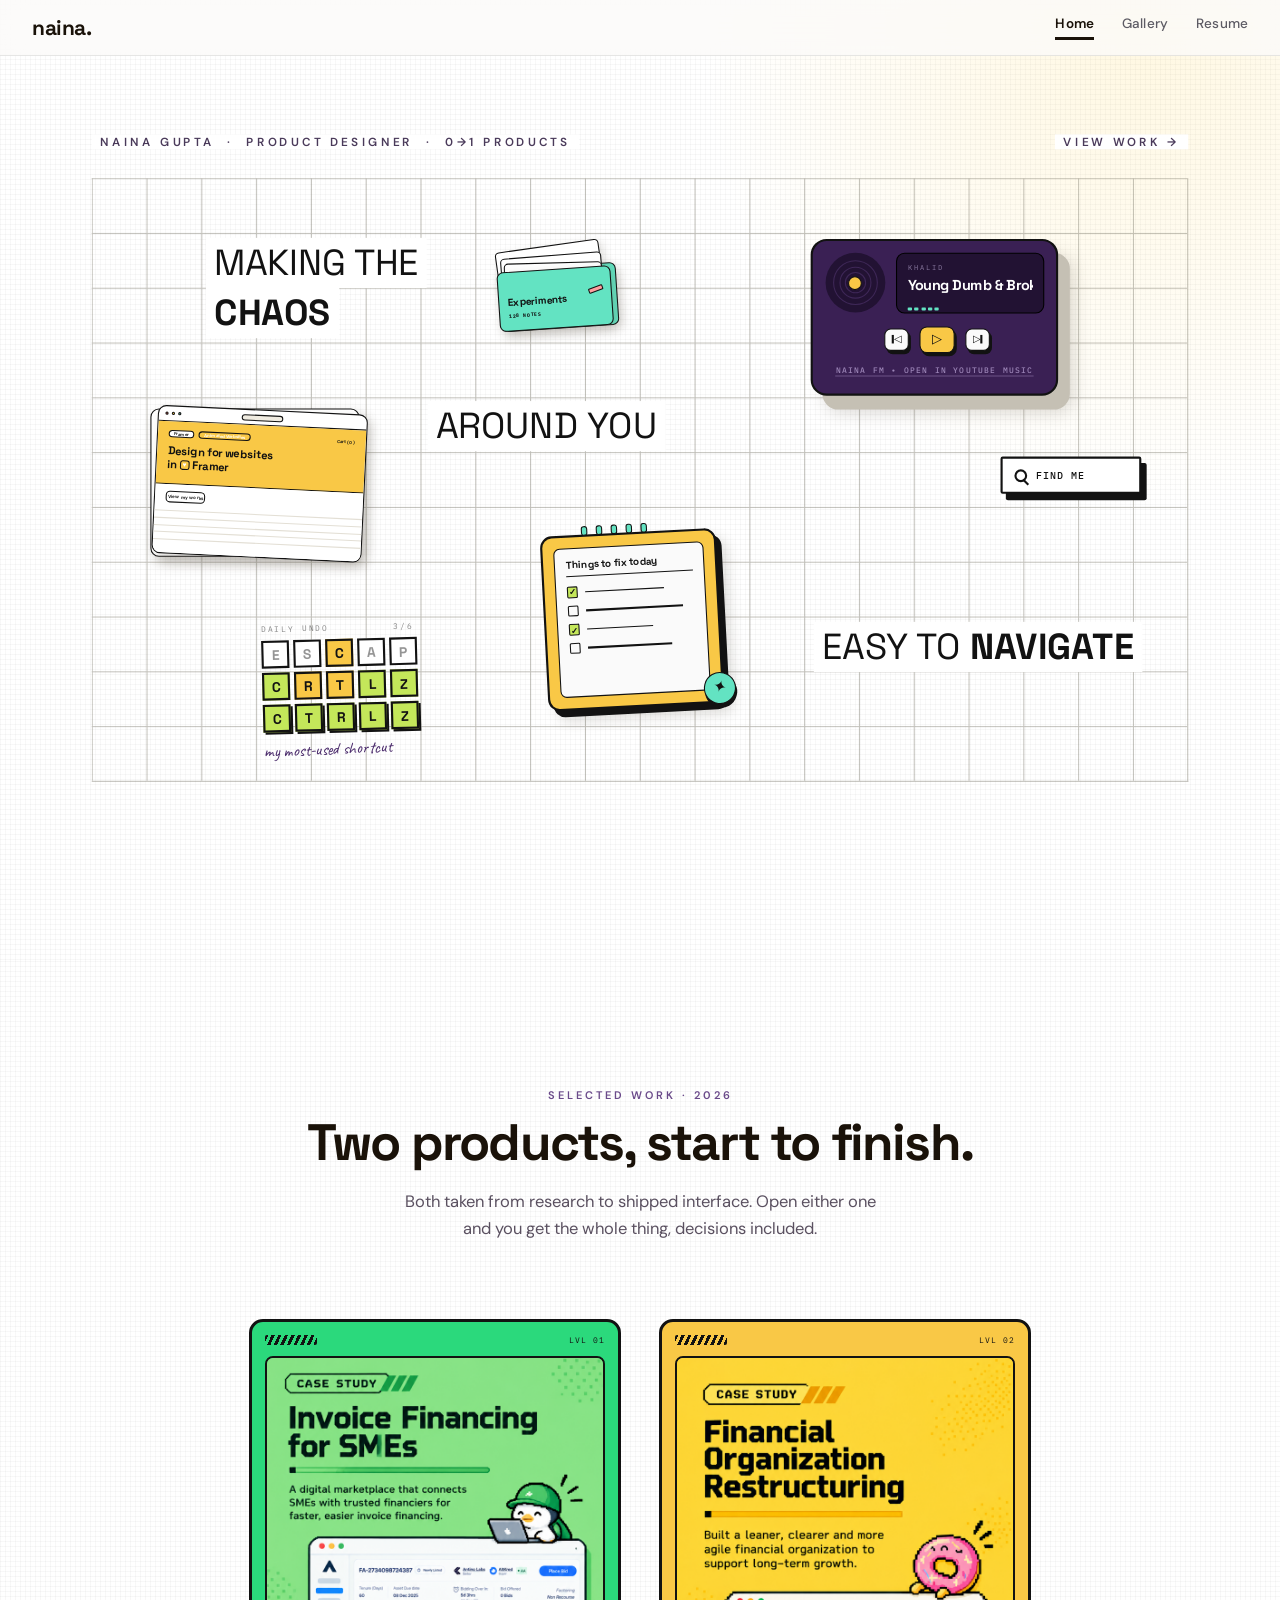
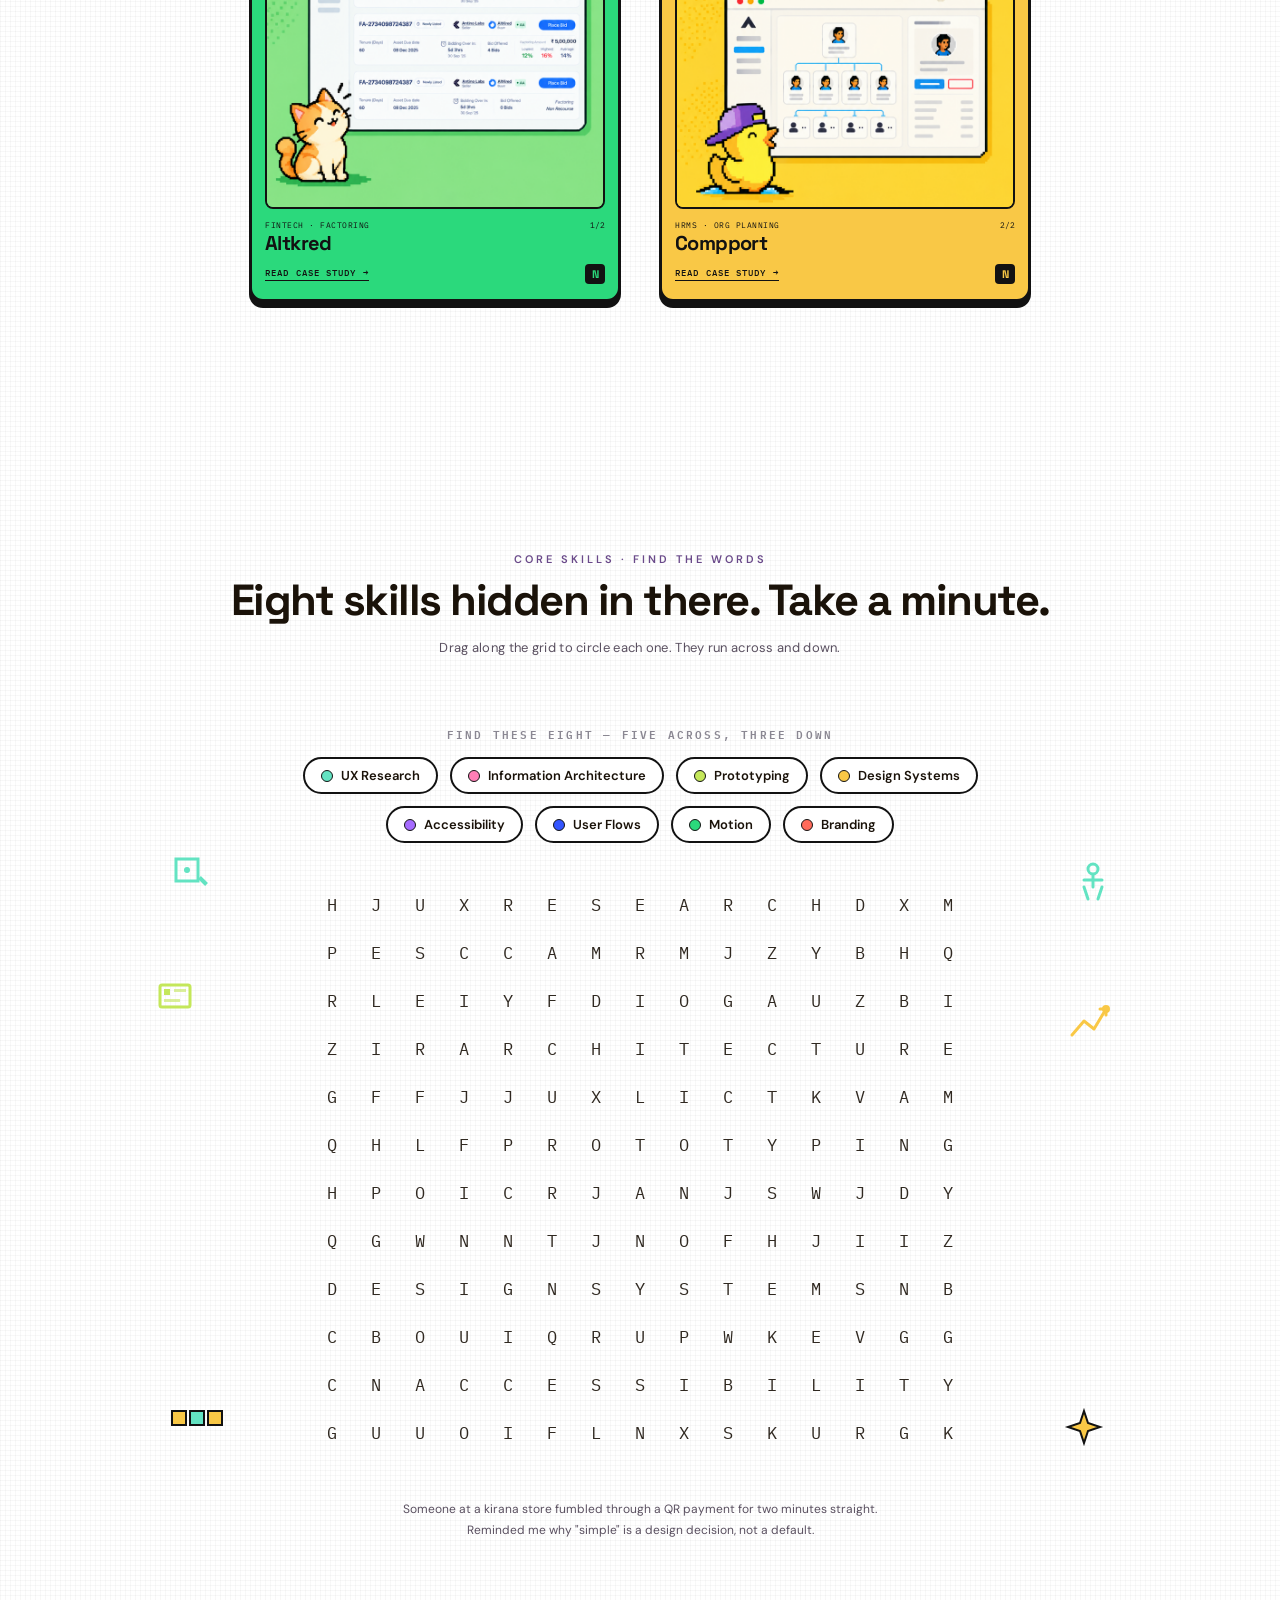
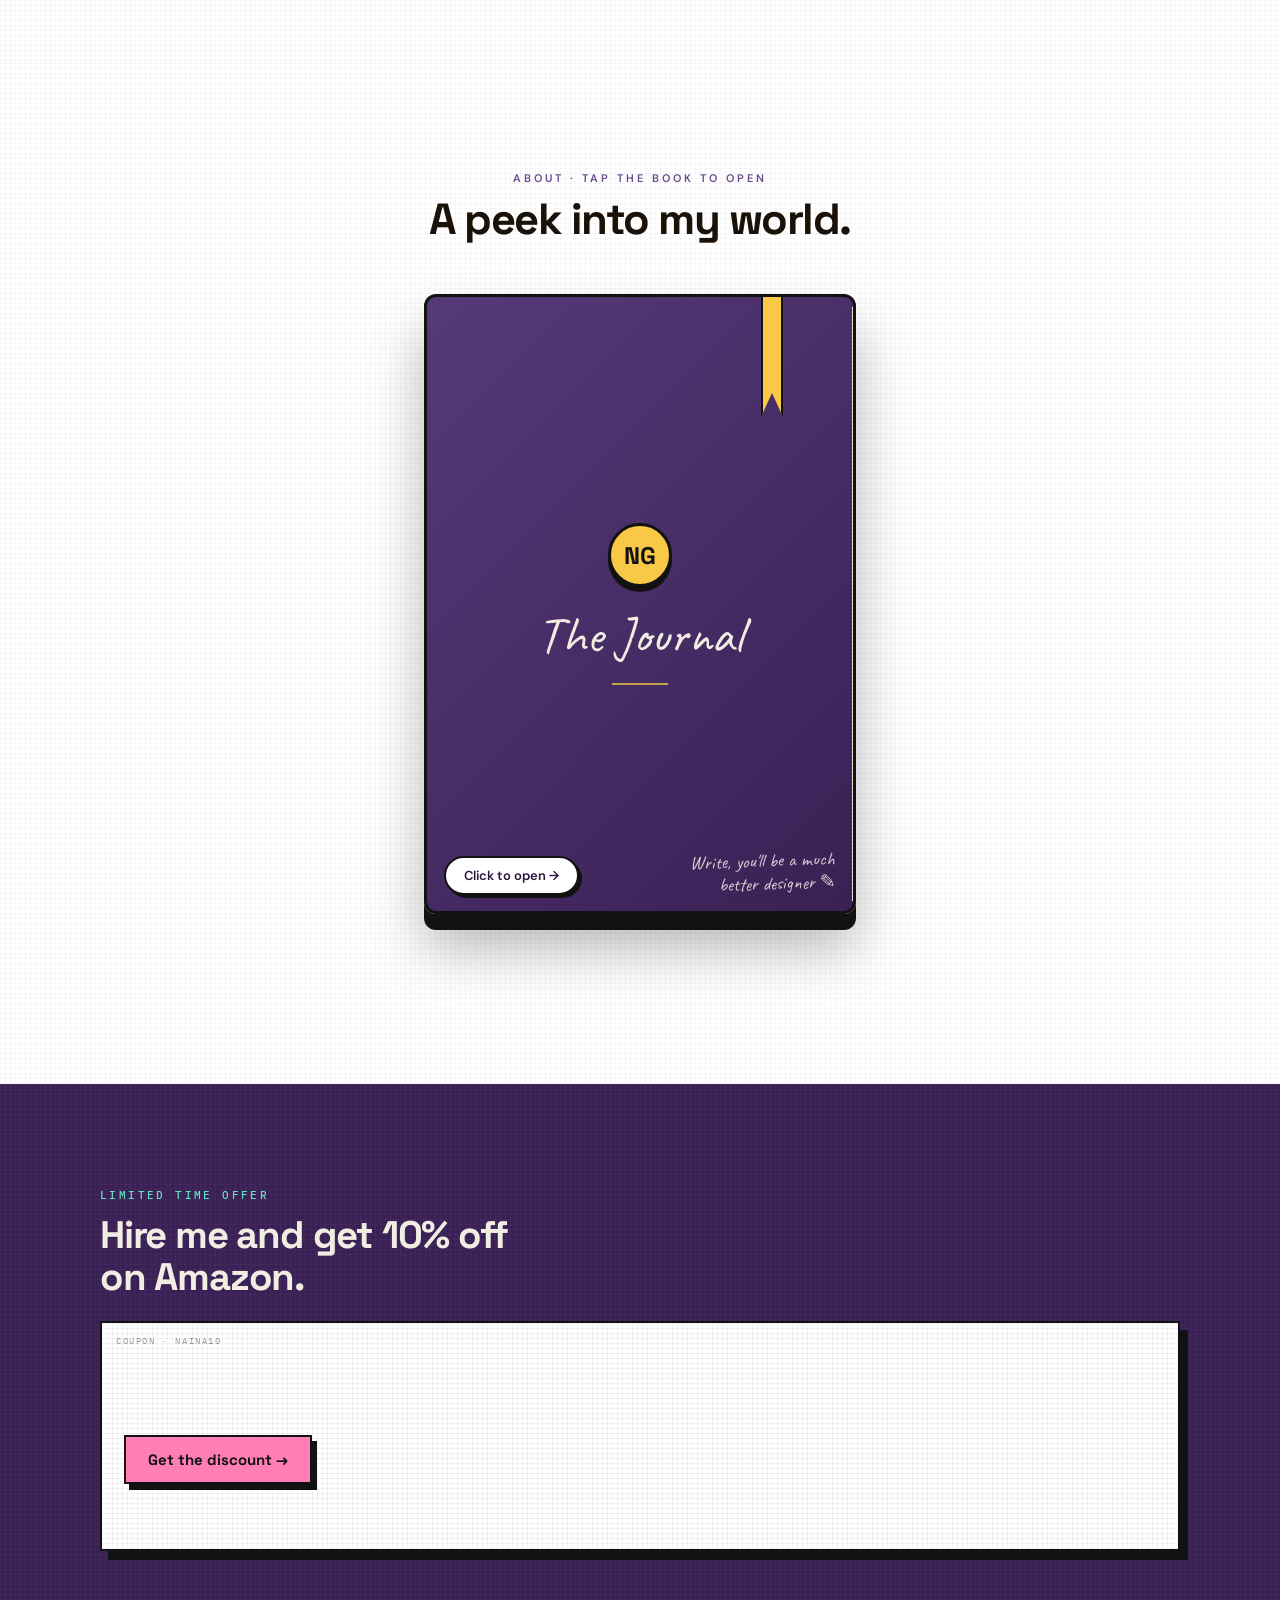
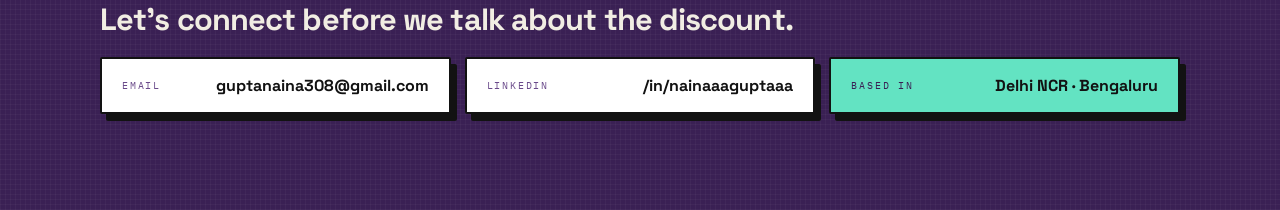
==== commit a3bc7b74: "Hero: make View Work a link, not a button The white box, border, offset shadow and press animation m" ====
--- a/index.html
+++ b/index.html
@@ -227,9 +227,7 @@
       Naina Gupta &nbsp;·&nbsp; Product Designer &nbsp;·&nbsp; 0→1 Products
     </div>
 
-    <a id="heroCta" href="#work" style="position:absolute; right:206px; top:111px; text-decoration:none; display:inline-flex; align-items:center; gap:7px; padding:11px 22px; background:#FFFFFF; color:#2A1840; font-size:14px; font-weight:600; border-radius:3px; letter-spacing:.1px; border:2px solid #2A1840; box-shadow:4px 4px 0 #FBF8F3, 6px 6px 0 #2A1840; transition:transform .1s ease;" data-hover="transform:translate(3px,3px); box-shadow:1px 1px 0 #2A1840;">
-      View Work →
-    </a>
+    <a id="heroCta" href="#work" style="position:absolute; right:206px; top:126px; background:#FFFFFF; padding:0 8px; text-decoration:none; font-size:11px; font-weight:600; letter-spacing:3px; text-transform:uppercase; color:#4A3A5A; transition:color .18s ease;" data-hover="color:#A66BFF;">View Work &rarr;</a>
 
   </div>
   </div>
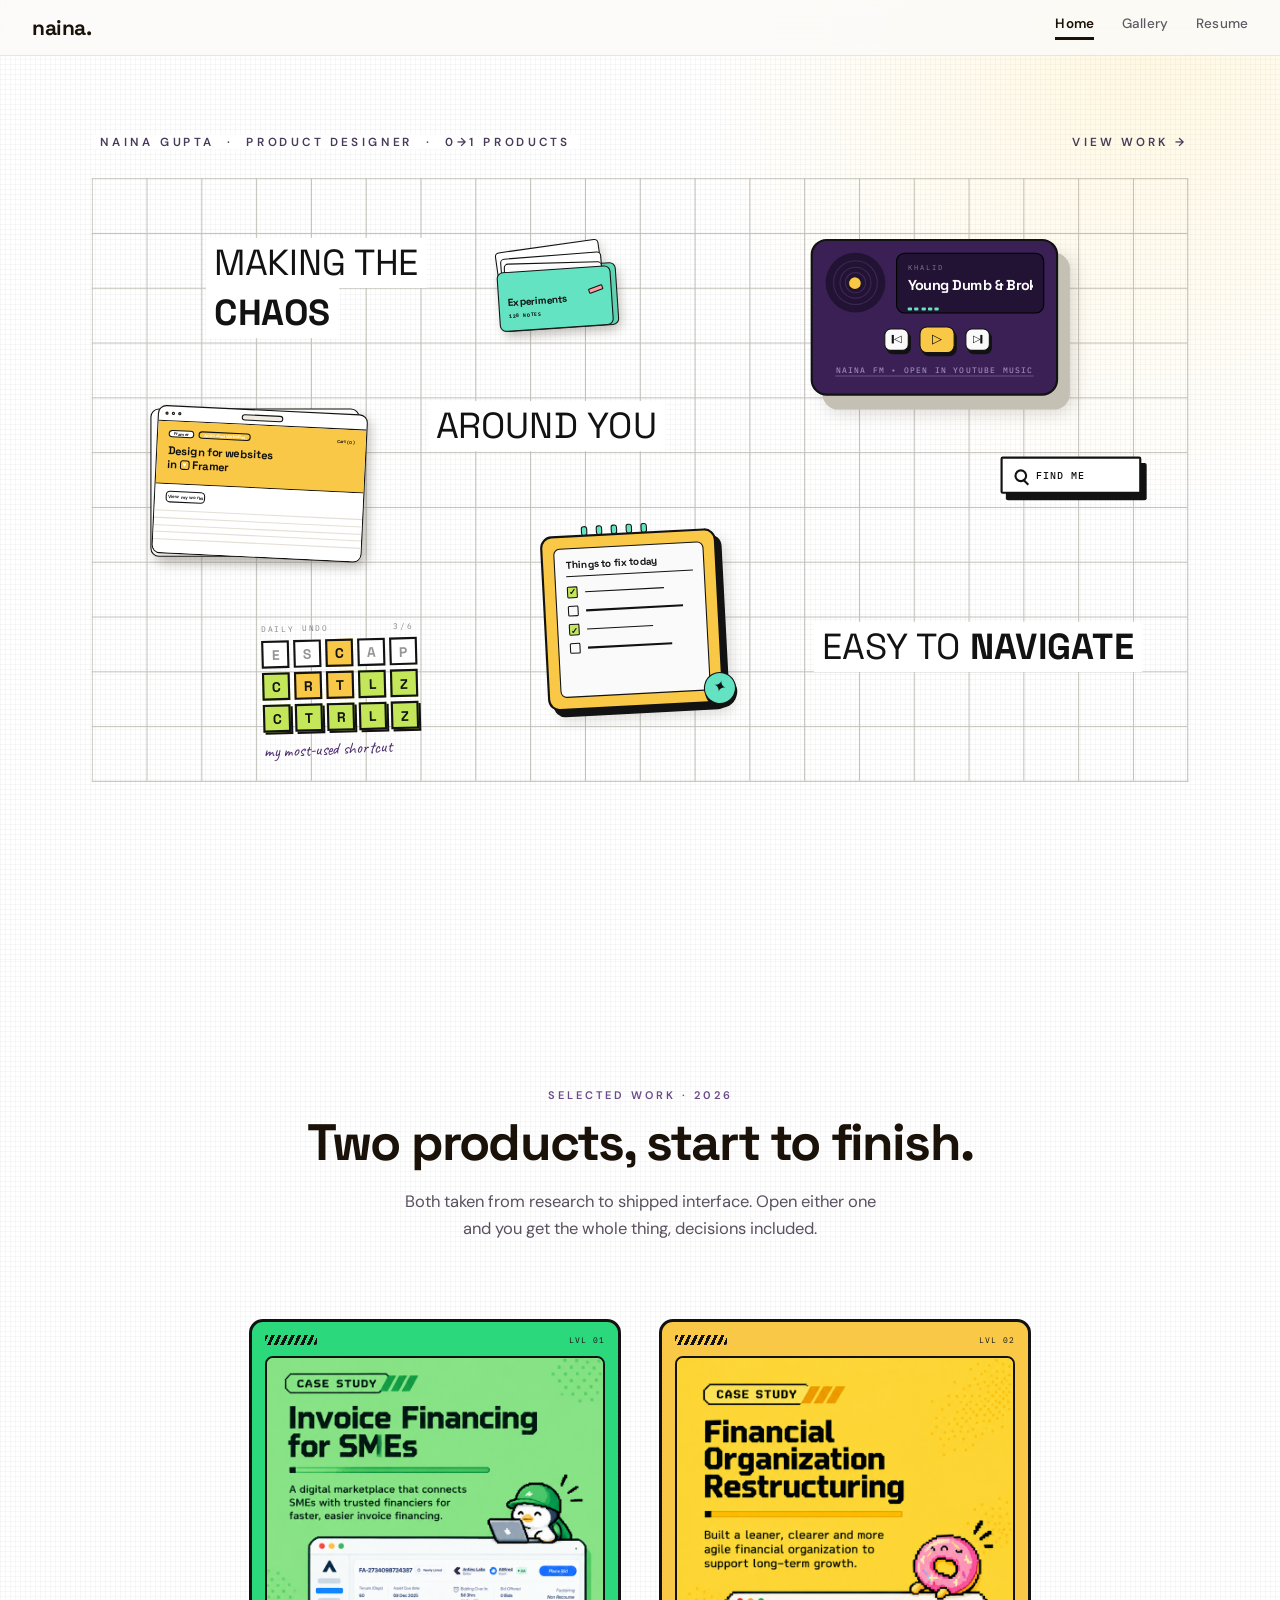
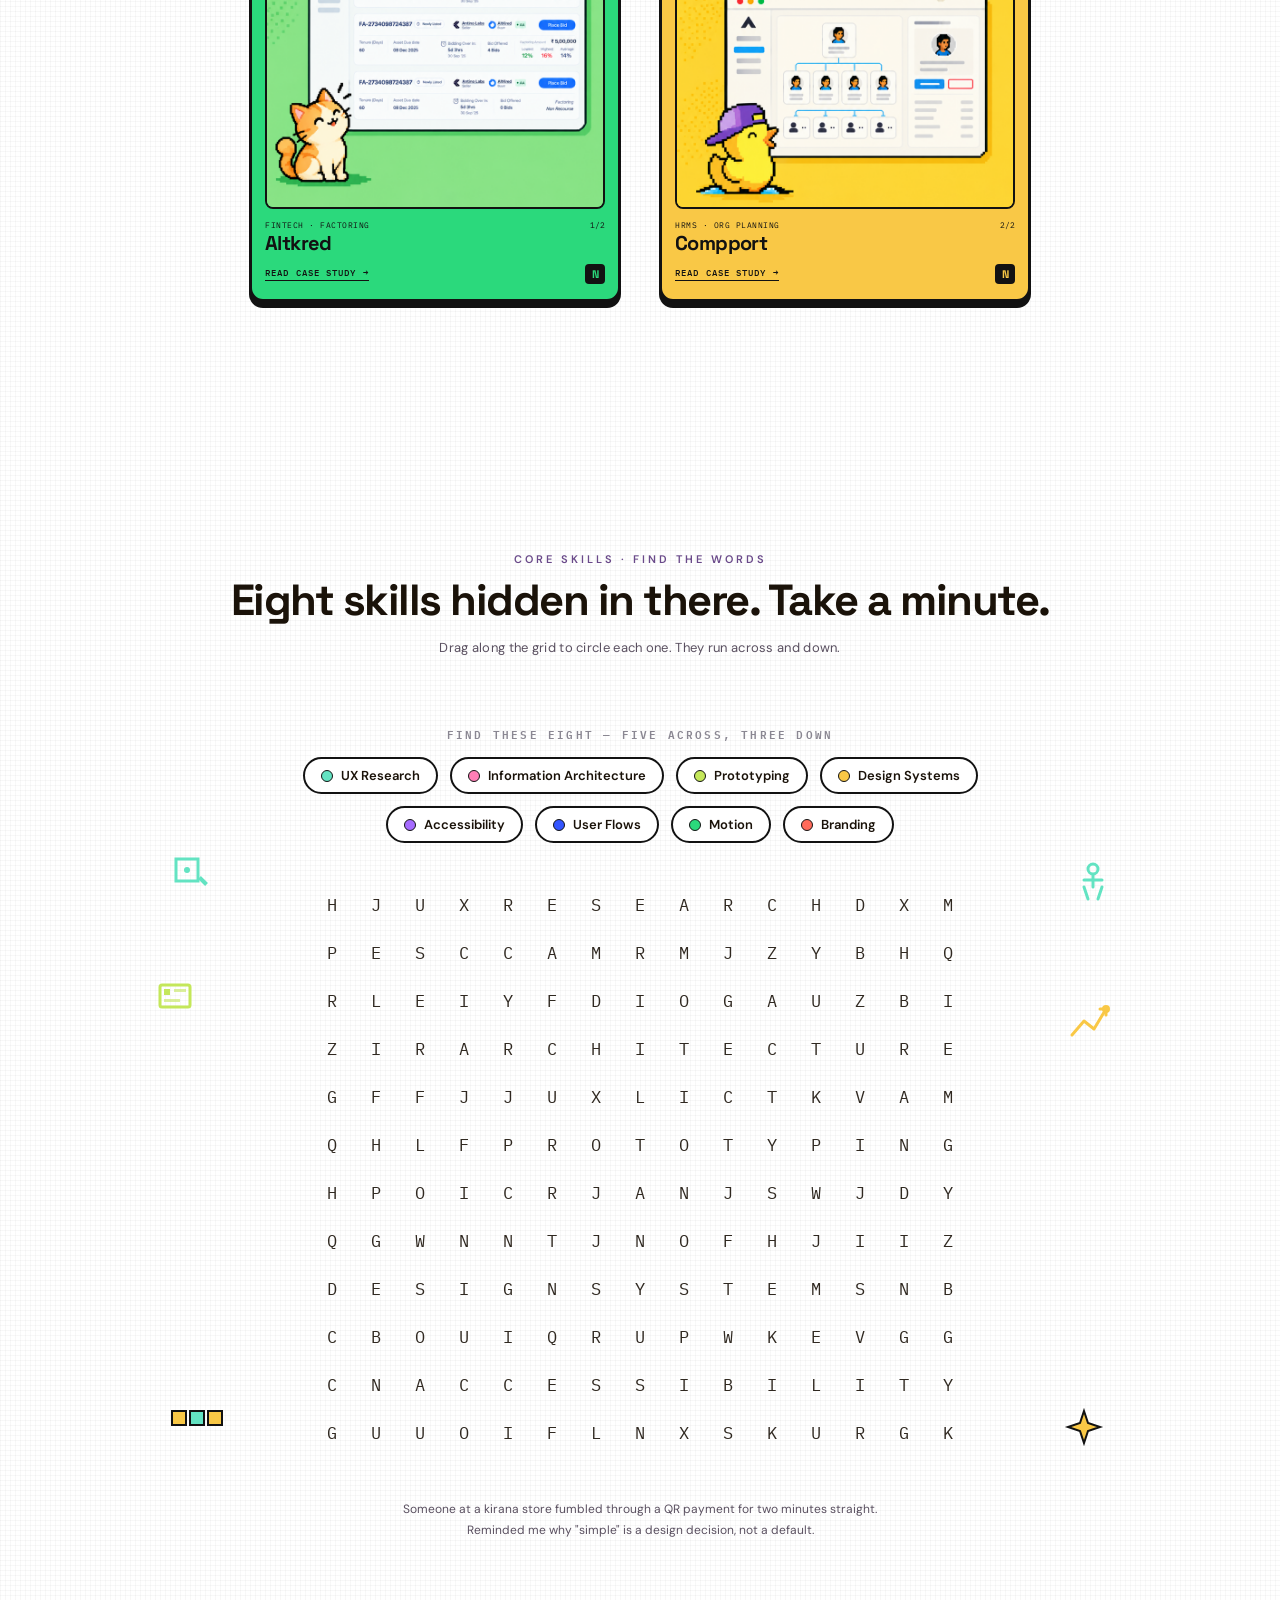
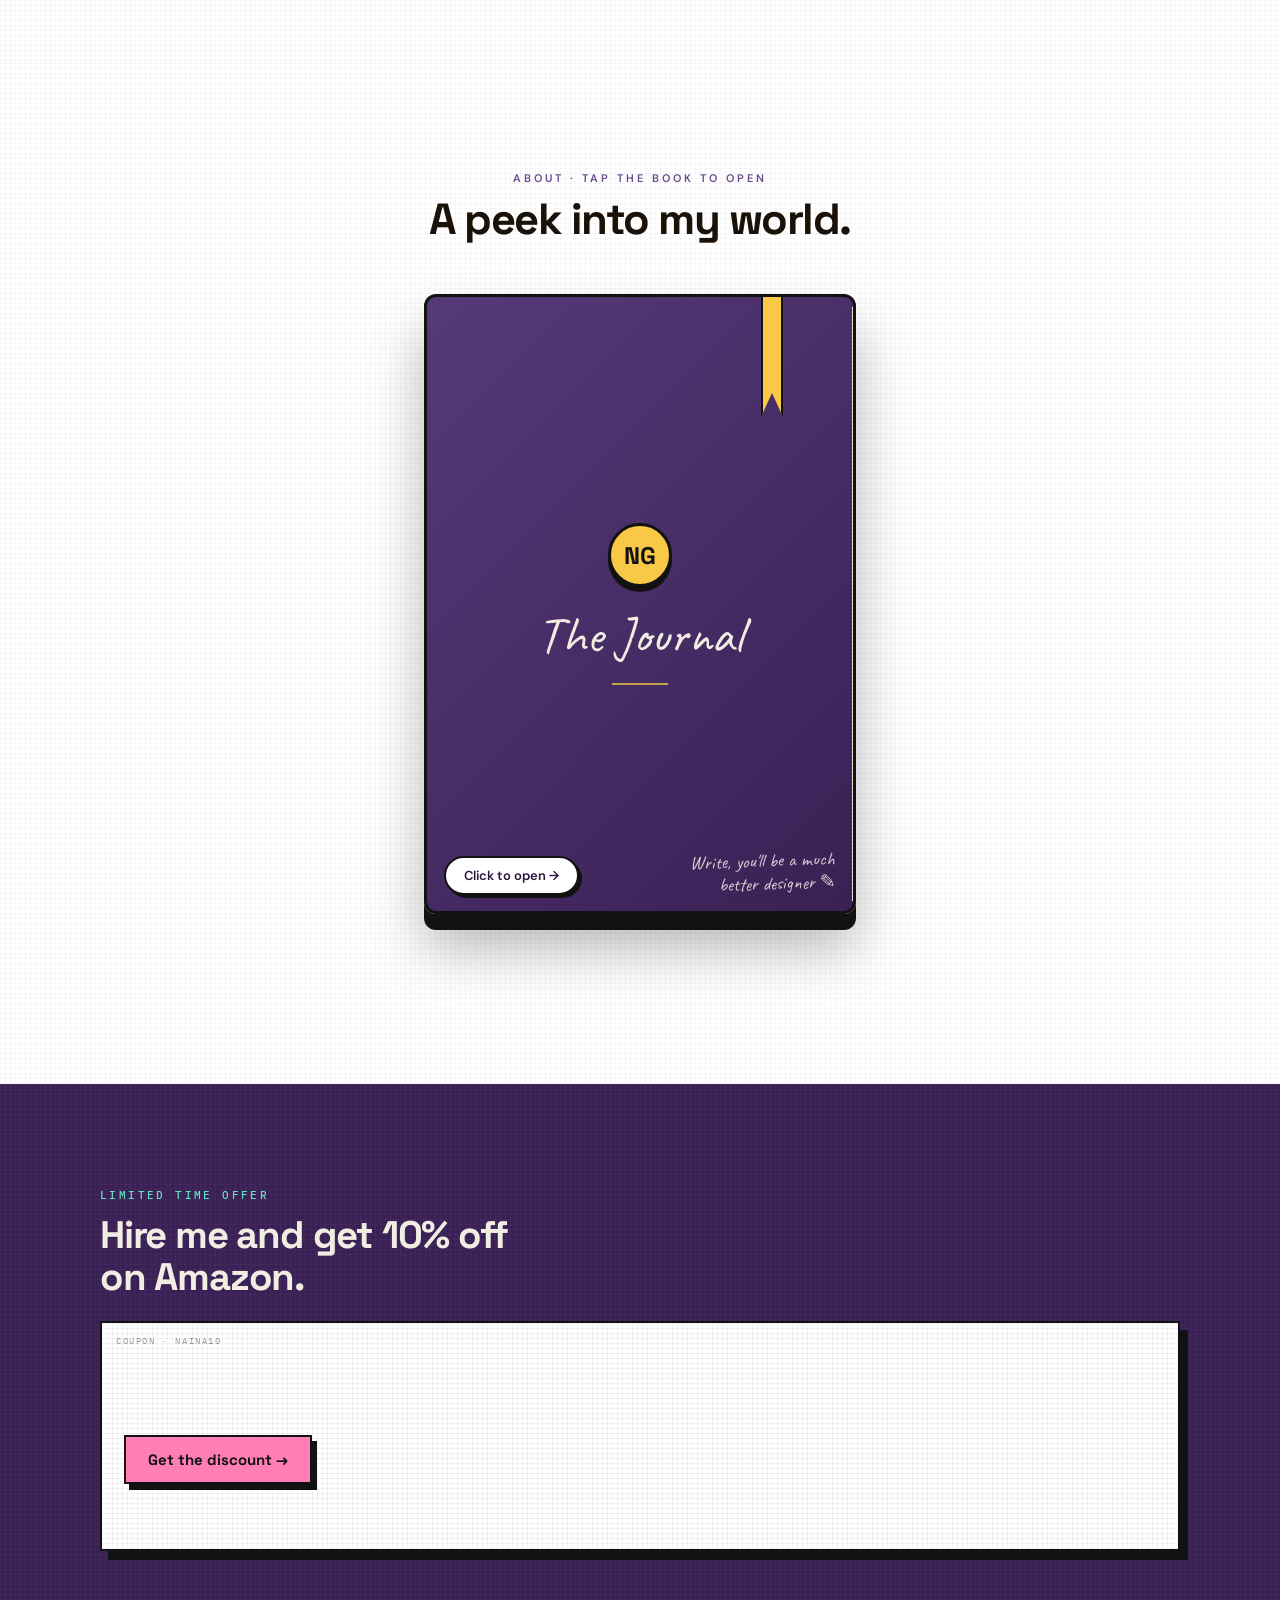
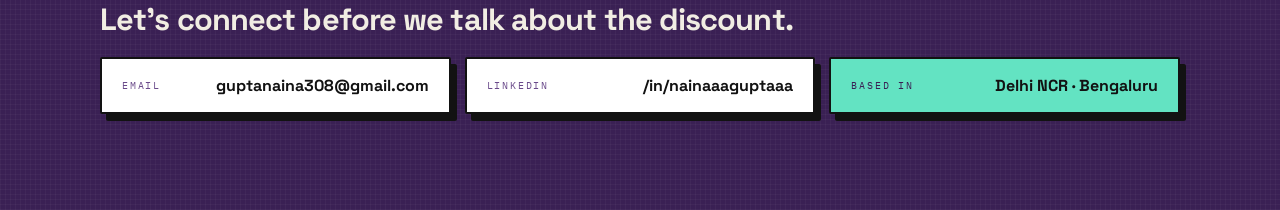
==== commit 7a75800b: "Open on a screen, quieten the rules, fix skip-to-design Skip to the design did nothing. The target a" ====
--- a/index.html
+++ b/index.html
@@ -227,7 +227,7 @@
       Naina Gupta &nbsp;·&nbsp; Product Designer &nbsp;·&nbsp; 0→1 Products
     </div>
 
-    <a id="heroCta" href="#work" style="position:absolute; right:206px; top:126px; background:#FFFFFF; padding:0 8px; text-decoration:none; font-size:11px; font-weight:600; letter-spacing:3px; text-transform:uppercase; color:#4A3A5A; transition:color .18s ease;" data-hover="color:#A66BFF;">View Work &rarr;</a>
+    <a id="heroCta" href="#projects" style="position:absolute; right:206px; top:126px; text-decoration:none; font-size:11px; font-weight:600; letter-spacing:3px; text-transform:uppercase; color:#4A3A5A; transition:color .18s ease;" data-hover="color:#A66BFF;">View Work &rarr;</a>
 
   </div>
   </div>
@@ -262,7 +262,7 @@
       </div>
 
       <!-- Collectible card grid -->
-      <div class="proj-grid" data-spread data-slow style="display:grid; grid-template-columns:repeat(2,minmax(0,372px)); justify-content:center; gap:38px;">
+      <div id="projects" class="proj-grid" data-spread data-slow style="display:grid; grid-template-columns:repeat(2,minmax(0,372px)); justify-content:center; gap:38px;">
 
         <!-- ══ Card 1 — ALTKRED ══ -->
         <div class="proj-card">
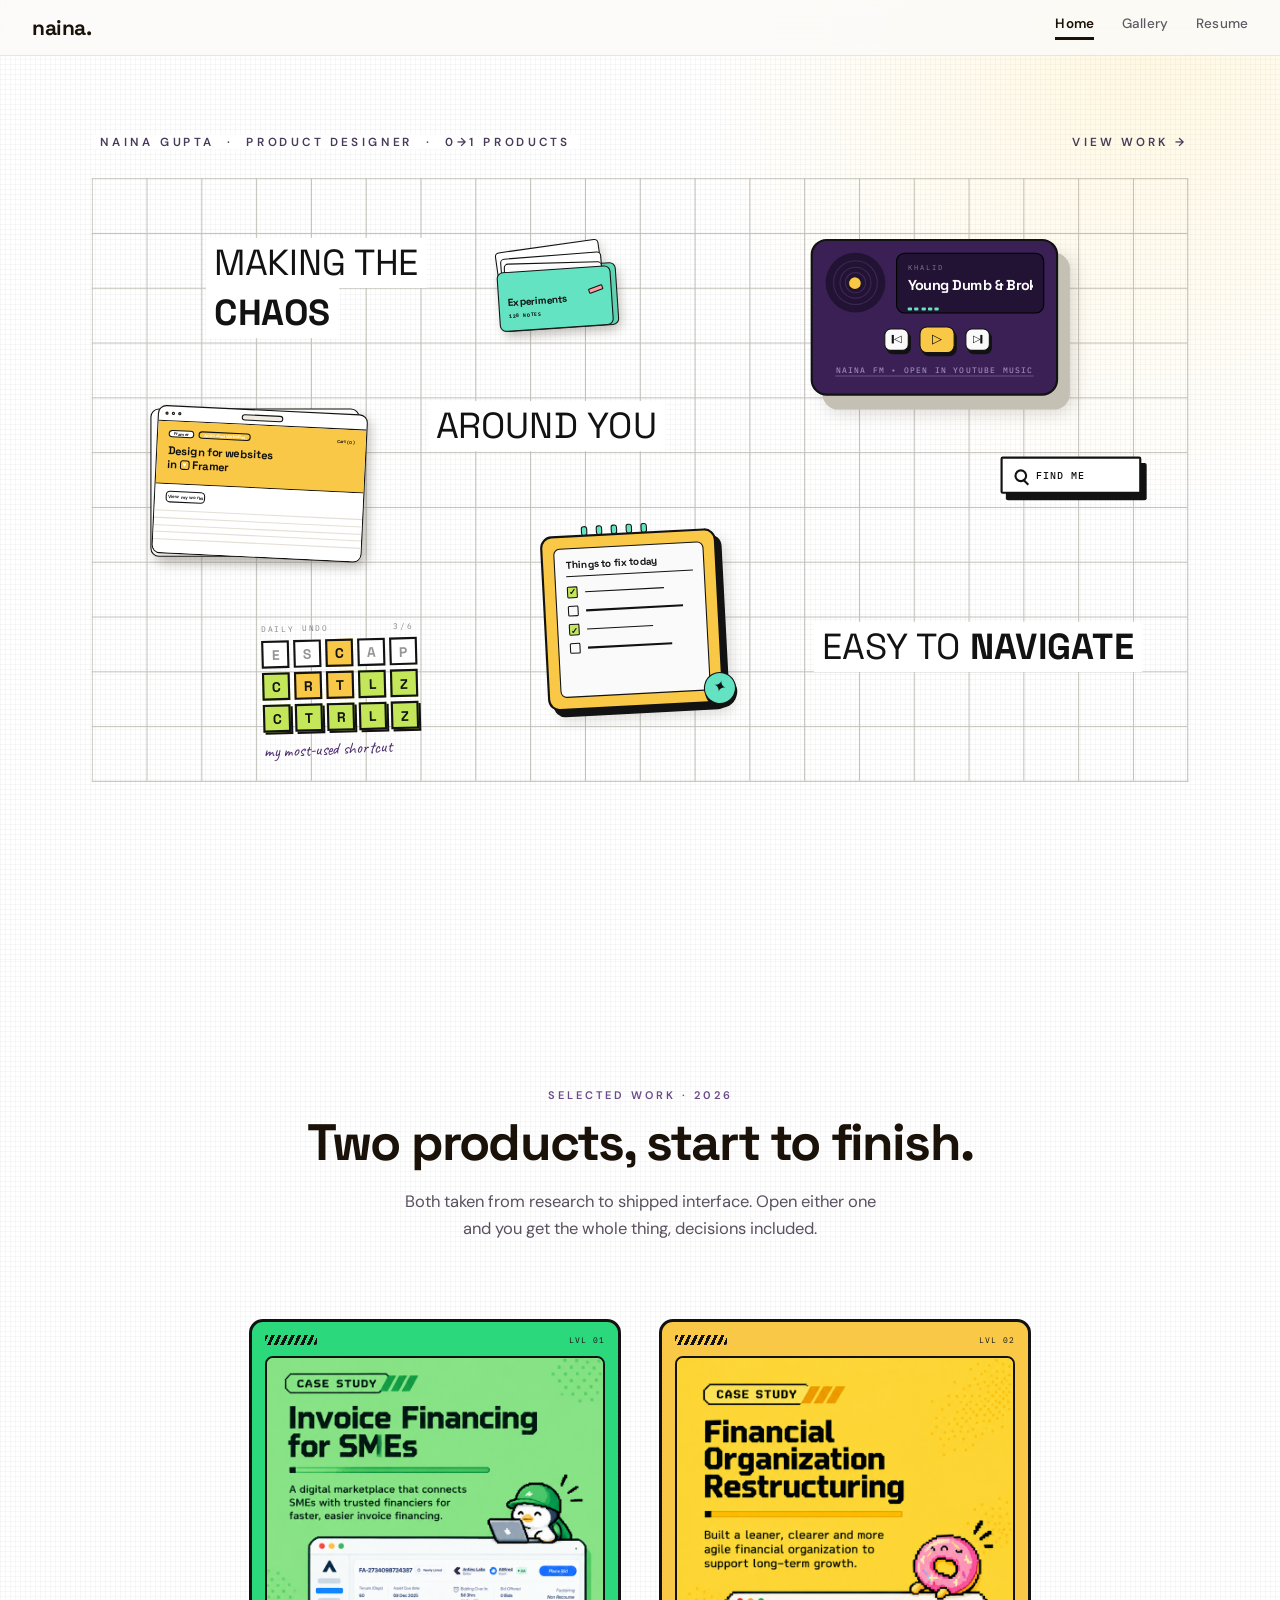
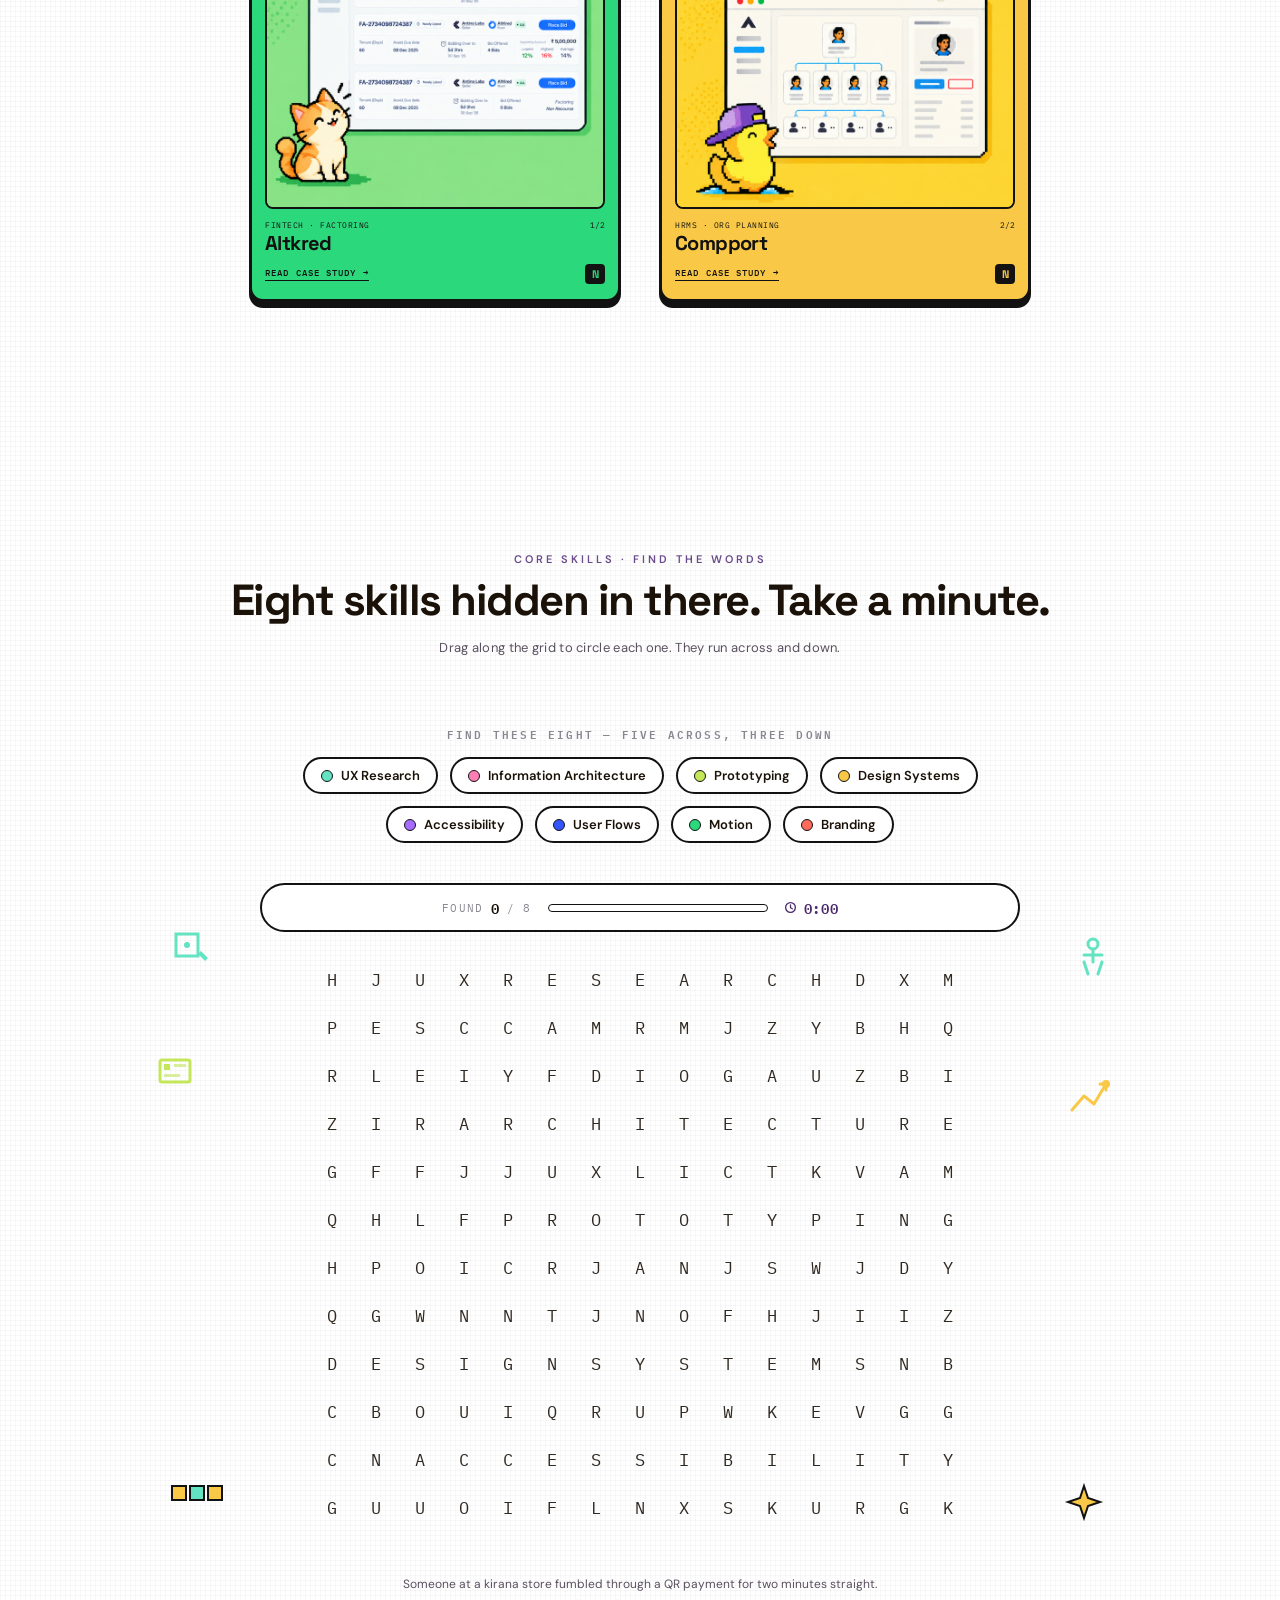
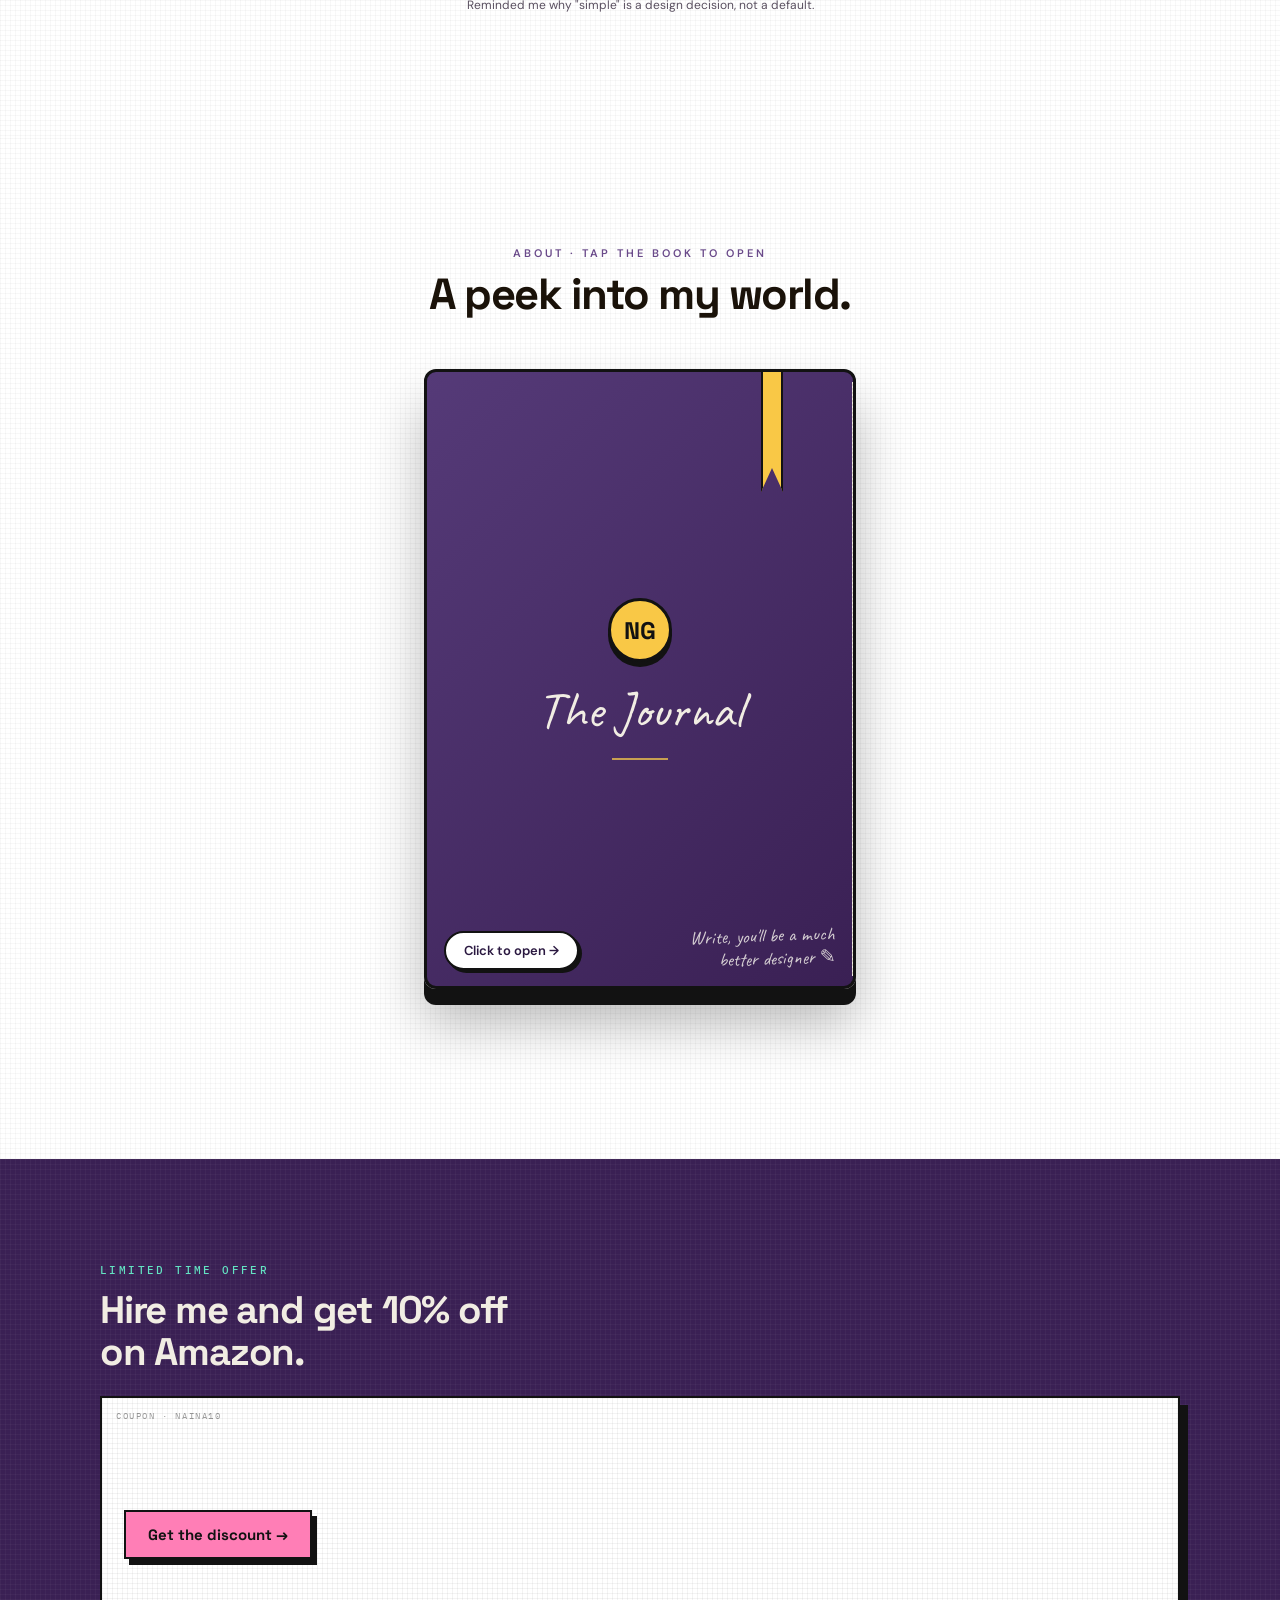
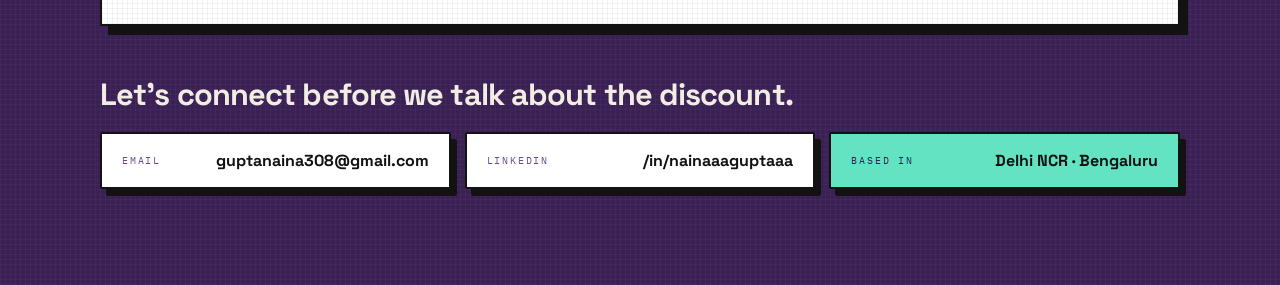
==== commit e2c6703c: "Make the games playable and the gallery denser The word search now has a clock and a finish. The clo" ====
--- a/index.html
+++ b/index.html
@@ -447,6 +447,18 @@
           <span class="word-chip" data-chip="brand"><span class="dot" style="background:#FF6B5B;"></span>Branding</span>
         </div>
       </div>
+      <!-- The clock and the count. Both sit right above the grid so the
+           state of play is never more than a glance away, and the clock
+           only starts once someone actually touches the grid. -->
+      <div class="ws-hud" id="wsHud">
+        <span class="ws-stat"><span class="ws-k">Found</span><b id="wsFound">0</b><span class="ws-of">/ 8</span></span>
+        <span class="ws-bar" aria-hidden="true"><i id="wsBar"></i></span>
+        <span class="ws-stat ws-clock">
+          <svg width="13" height="13" viewBox="0 0 24 24" aria-hidden="true" focusable="false"><circle cx="12" cy="12" r="9" fill="none" stroke="currentColor" stroke-width="2.4"></circle><path d="M12 7v5.4l3.4 2" fill="none" stroke="currentColor" stroke-width="2.4" stroke-linecap="round" stroke-linejoin="round"></path></svg>
+          <b id="wsTime">0:00</b>
+        </span>
+      </div>
+
       <div style="position:relative; max-width:760px; margin:0 auto;">
 
         <!-- Floating pixel elements (in whitespace, repel from cursor) -->
@@ -476,6 +488,27 @@
       <div style="margin-top:44px; text-align:center;">
         <p style="font-size: 13px; color: #5A5060; letter-spacing: .3px; line-height: 1.6; max-width: 500px; margin: 0 auto"><span style="font-size: 12px; letter-spacing: normal; text-align: start;">Someone at a kirana store fumbled through a QR payment for two minutes straight. Reminded me why "simple" is a design decision, not a default.</span></p>
       </div>
+
+      <!-- Finishing the grid is the one thing on this page you can win, so
+           it is worth a proper scoreboard rather than a quiet state change. -->
+      <div class="ws-win" id="wsWin" hidden>
+        <div class="ws-win-card" role="dialog" aria-modal="true" aria-labelledby="wsWinTitle">
+          <div class="ws-win-confetti" id="wsConfetti" aria-hidden="true"></div>
+          <p class="ws-win-kicker">&#9733; Congratulations &#9733;</p>
+          <h3 class="ws-win-title" id="wsWinTitle">You know me.</h3>
+          <p class="ws-win-sub">All eight skills found. That is the whole of what I do, in one grid.</p>
+          <dl class="ws-score">
+            <div><dt>Time</dt><dd id="wsScoreTime">0:00</dd></div>
+            <div><dt>Words</dt><dd>8 / 8</dd></div>
+            <div><dt>Hints used</dt><dd id="wsScoreHints">0</dd></div>
+          </dl>
+          <div class="ws-win-acts">
+            <button class="ws-btn ws-btn-go" type="button" id="wsAgain">Play again</button>
+            <button class="ws-btn" type="button" id="wsClose">Close</button>
+          </div>
+          <p class="ws-win-foot">Now go look at the work &rarr;</p>
+        </div>
+      </div>
     </div>
   </div>
 
--- a/styles.css
+++ b/styles.css
@@ -48,6 +48,121 @@
     .word-chip .dot { width: 12px; height: 12px; border-radius: 50%; border: 1.5px solid #121212; }
     .word-chip.done { background: #EDEAE2; opacity: .5; text-decoration: line-through; }
     .word-chip.done .dot { opacity: .35; }
+    /* ── the clock and the count ───────────────────────────────
+       A word search with no clock is a list; with one it is a game.
+       It starts on the first drag, not on arrival, so reading the
+       words through first costs nothing. */
+    .ws-hud {
+      display: flex; align-items: center; justify-content: center; gap: 16px;
+      max-width: 760px; margin: 0 auto 26px; padding: 11px 18px;
+      border: 2px solid #121212; border-radius: 30px; background: #FFFFFF;
+      font-family: 'IBM Plex Mono', monospace; font-size: 11px;
+      letter-spacing: 1.4px; text-transform: uppercase; color: #1A1209;
+    }
+    .ws-stat { display: inline-flex; align-items: center; gap: 7px; white-space: nowrap; }
+    .ws-stat b { font-size: 14px; font-weight: 600; letter-spacing: .6px; }
+    .ws-k, .ws-of { color: #8A8792; }
+    .ws-clock { color: #4A2A6B; }
+    .ws-clock.running b { color: #1A1209; }
+    .ws-bar {
+      flex: 1; max-width: 220px; height: 8px; border: 1.6px solid #121212;
+      border-radius: 6px; background: #FFFFFF; overflow: hidden;
+    }
+    .ws-bar i {
+      display: block; width: 0; height: 100%; background: #F9C846;
+      transition: width .4s cubic-bezier(.2,.85,.3,1);
+    }
+    .ws-hud.done { border-color: #2BD97C; box-shadow: 0 0 0 4px rgba(43,217,124,.18); }
+    .ws-hud.done .ws-bar i { background: #2BD97C; }
+
+    /* ── the scoreboard ────────────────────────────────────── */
+    .ws-win {
+      position: fixed; inset: 0; z-index: 400; display: flex;
+      align-items: center; justify-content: center; padding: 24px;
+      background: rgba(20,16,28,.62); backdrop-filter: blur(3px);
+      -webkit-backdrop-filter: blur(3px);
+      animation: fadeIn .22s ease both;
+    }
+    /* a class selector outranks the UA's [hidden], so opt back out */
+    .ws-win[hidden] { display: none !important; }
+    .ws-win-card {
+      position: relative; width: min(430px, 100%); padding: 34px 32px 26px;
+      text-align: center; color: #F1EDE3; background: #3A2054;
+      border: 3px solid #121212; box-shadow: 12px 14px 0 #121212;
+      animation: wsWinPop .42s cubic-bezier(.2,.9,.3,1.35) both;
+    }
+    @keyframes wsWinPop {
+      from { transform: translateY(16px) scale(.9); opacity: 0; }
+      to   { transform: translateY(0) scale(1); opacity: 1; }
+    }
+    .ws-win-kicker {
+      margin: 0 0 14px; font-family: 'IBM Plex Mono', monospace; font-size: 10.5px;
+      font-weight: 600; letter-spacing: 3.4px; text-transform: uppercase; color: #F9C846;
+    }
+    .ws-win-title {
+      margin: 0; font-family: 'Space Grotesk', sans-serif; font-weight: 700;
+      font-size: 40px; line-height: 1; letter-spacing: -1.6px; color: #FFFFFF;
+    }
+    .ws-win-sub {
+      margin: 14px auto 0; max-width: 300px; font-family: 'DM Sans', sans-serif;
+      font-size: 13px; line-height: 1.6; color: rgba(241,237,227,.74);
+    }
+    .ws-score {
+      margin: 24px 0 22px; padding: 14px 4px;
+      border-top: 1.5px solid rgba(241,237,227,.22);
+      border-bottom: 1.5px solid rgba(241,237,227,.22);
+      display: grid; grid-template-columns: repeat(3, 1fr); gap: 8px;
+      font-family: 'IBM Plex Mono', monospace;
+    }
+    .ws-score dt {
+      font-size: 9px; letter-spacing: 1.8px; text-transform: uppercase;
+      color: rgba(241,237,227,.56);
+    }
+    .ws-score dd {
+      margin: 6px 0 0; font-size: 21px; font-weight: 600;
+      letter-spacing: -.4px; color: #63E3C2;
+    }
+    .ws-win-acts { display: flex; justify-content: center; gap: 10px; }
+    .ws-btn {
+      padding: 11px 20px; cursor: pointer;
+      font-family: 'IBM Plex Mono', monospace; font-size: 11px; font-weight: 600;
+      letter-spacing: 1.4px; text-transform: uppercase; color: #F1EDE3;
+      background: transparent; border: 2px solid rgba(241,237,227,.45);
+      transition: background .16s, color .16s, border-color .16s;
+    }
+    .ws-btn:hover { background: rgba(241,237,227,.14); border-color: #F1EDE3; }
+    .ws-btn-go {
+      color: #1A1209; background: #F9C846; border-color: #121212;
+      box-shadow: 3px 3px 0 #121212;
+    }
+    .ws-btn-go:hover { background: #63E3C2; color: #1A1209; }
+    .ws-btn:active { transform: translate(1px, 1px); }
+    .ws-btn:focus-visible { outline: 3px solid #63E3C2; outline-offset: 3px; }
+    .ws-win-foot {
+      margin: 18px 0 0; font-family: 'IBM Plex Mono', monospace; font-size: 9.5px;
+      letter-spacing: 1.8px; text-transform: uppercase; color: rgba(241,237,227,.42);
+    }
+    .ws-win-confetti { position: absolute; inset: -40px -20px auto; height: 0; pointer-events: none; }
+    .ws-win-confetti i {
+      position: absolute; top: 0; width: 9px; height: 13px;
+      animation: wsFall 1.5s cubic-bezier(.3,.6,.5,1) forwards;
+    }
+    @keyframes wsFall {
+      from { transform: translateY(0) rotate(0); opacity: 1; }
+      to   { transform: translateY(330px) rotate(520deg); opacity: 0; }
+    }
+    @media (max-width: 560px) {
+      .ws-hud { gap: 12px; font-size: 10px; padding: 10px 14px; }
+      .ws-bar { max-width: 90px; }
+      .ws-win-title { font-size: 31px; }
+      .ws-score dd { font-size: 17px; }
+      .ws-win-acts { flex-direction: column; }
+    }
+    @media (prefers-reduced-motion: reduce) {
+      .ws-win, .ws-win-card { animation: none; }
+      .ws-win-confetti { display: none; }
+    }
+
     /* Floating pixel elements */
     .pixel-float {
       position: absolute; z-index: 2; pointer-events: none;
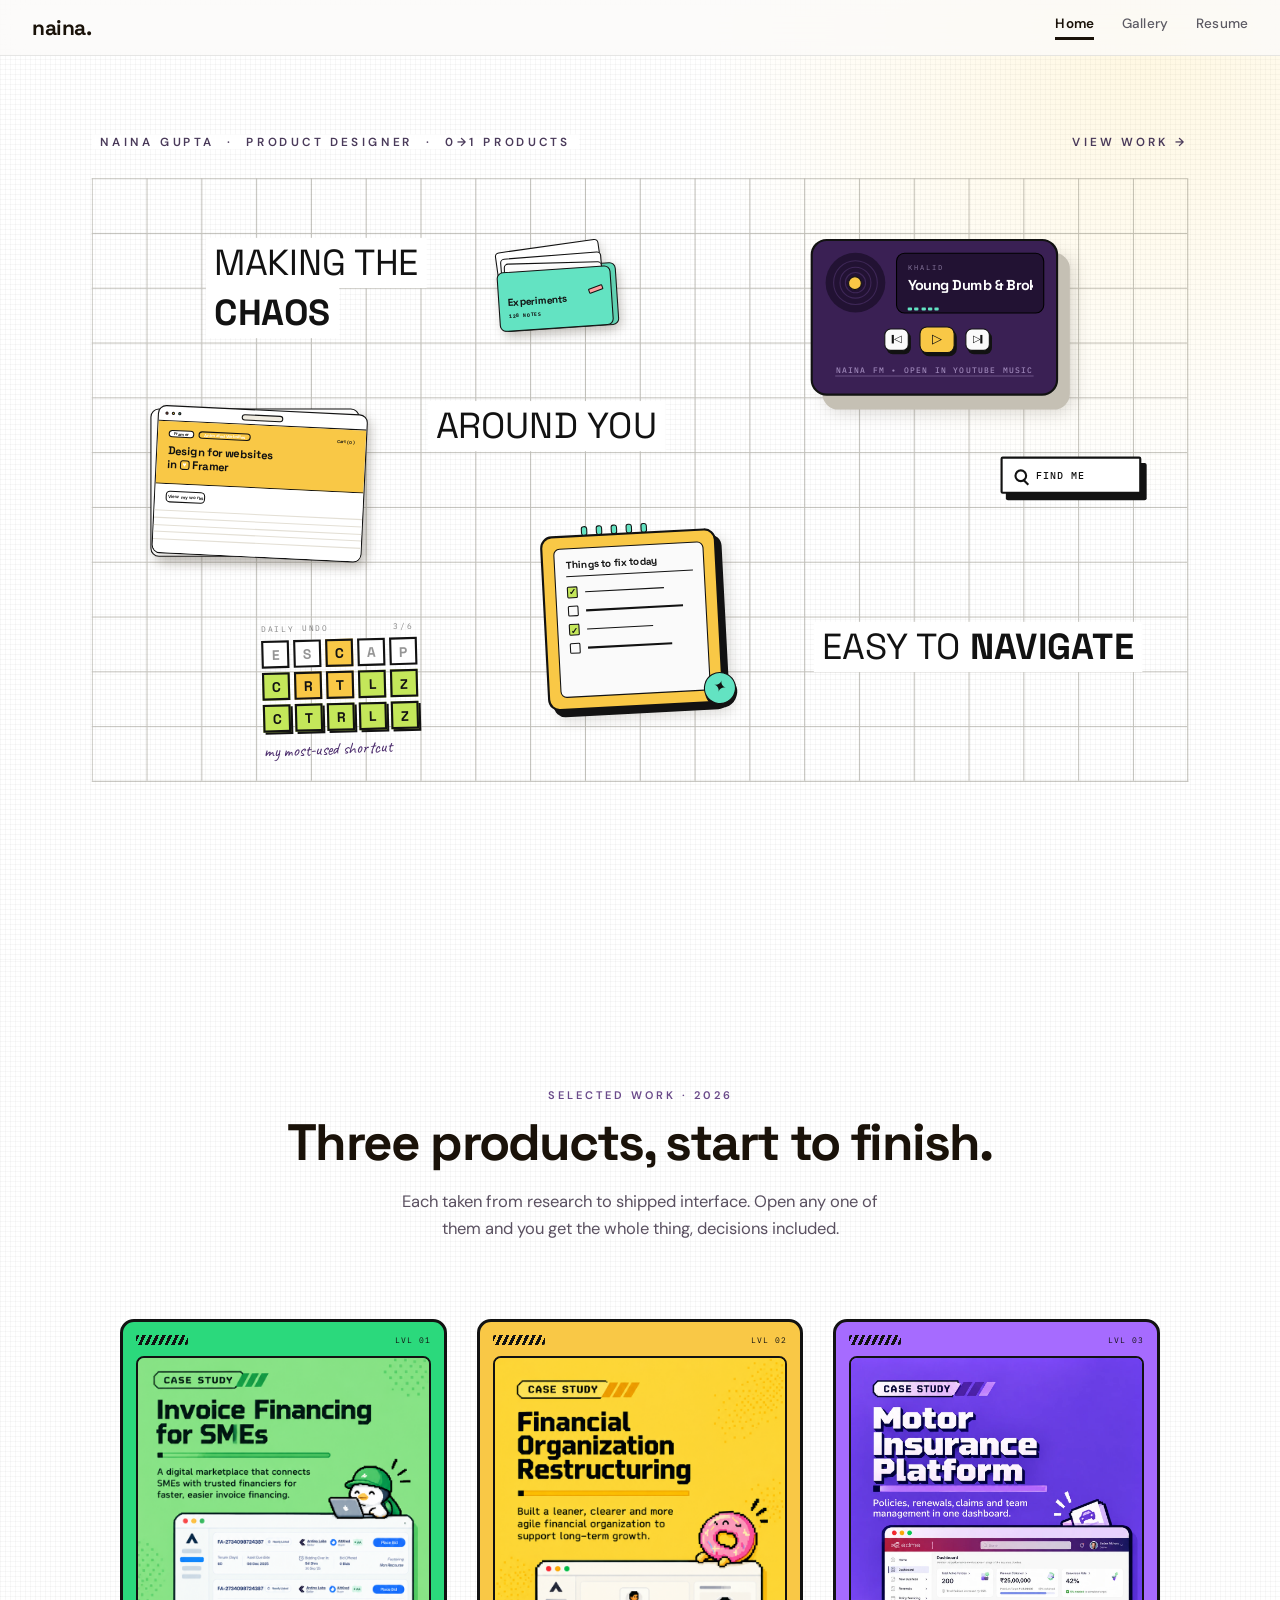
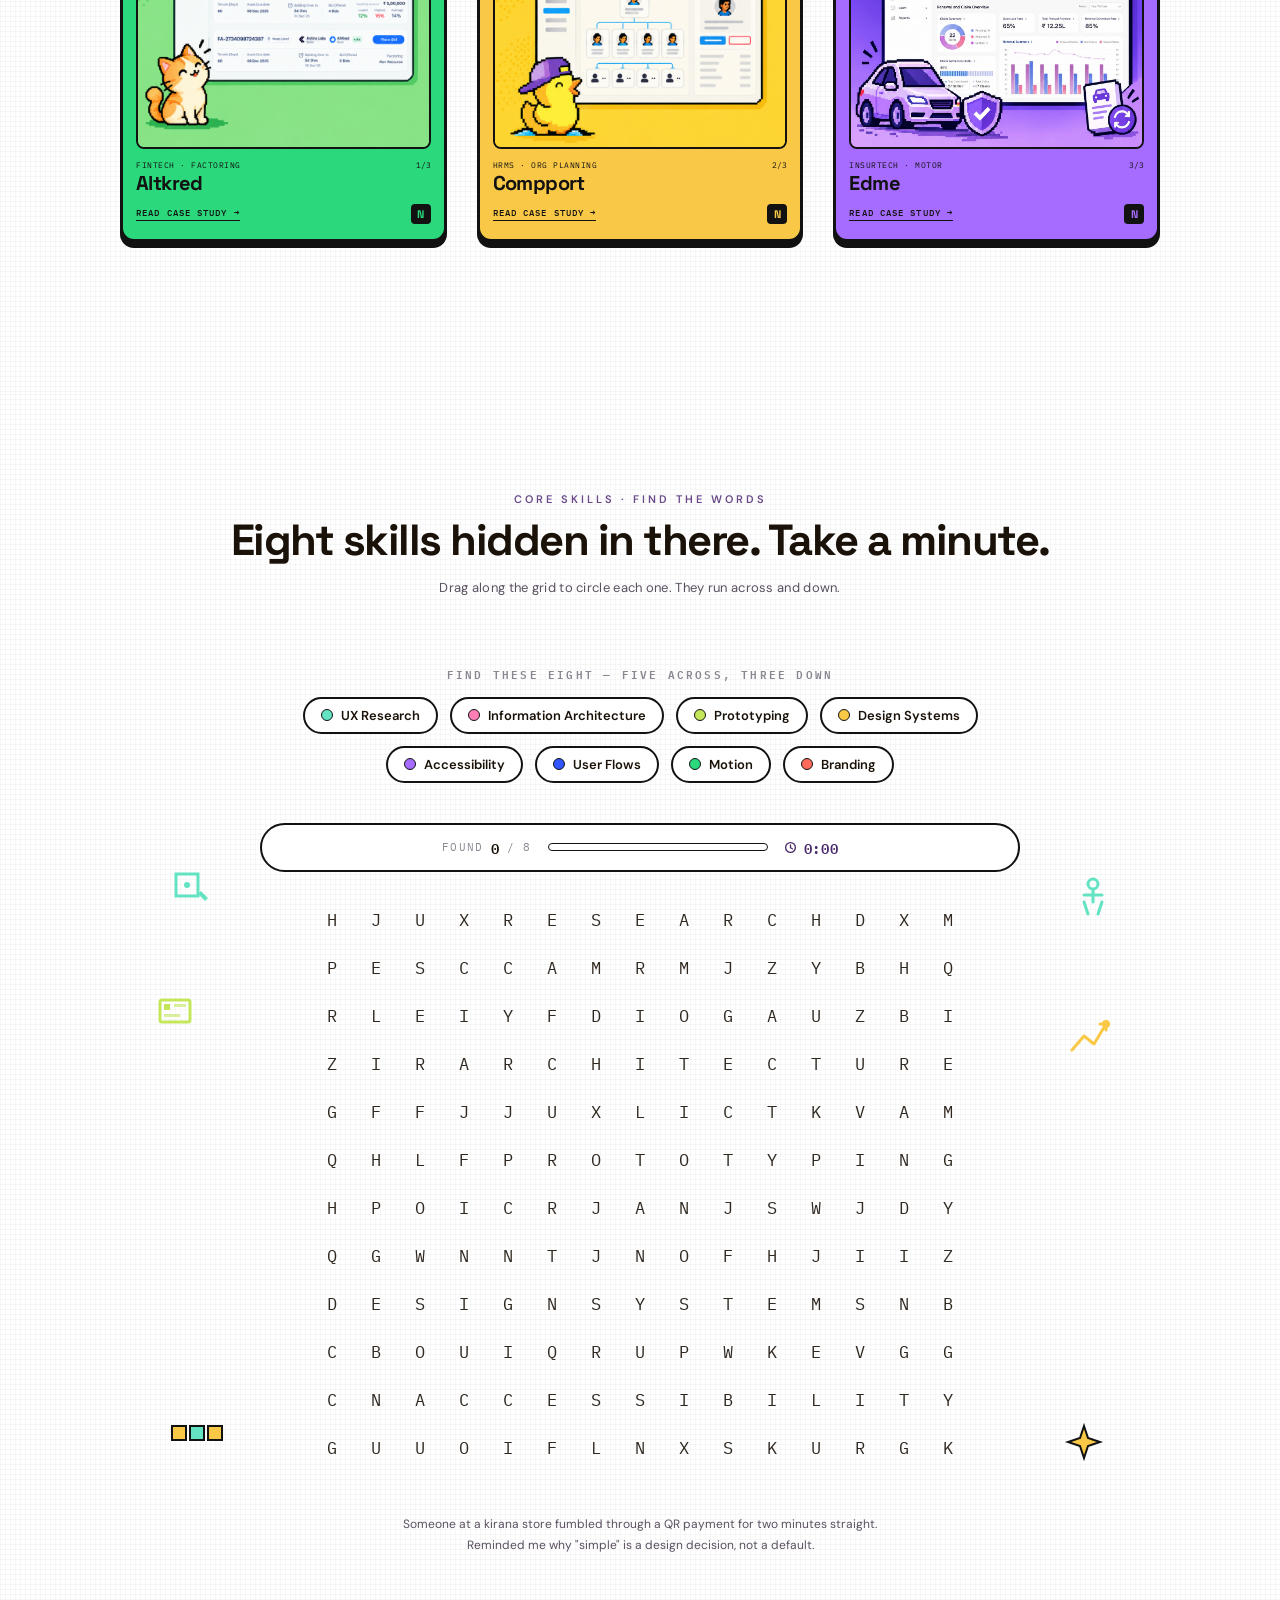
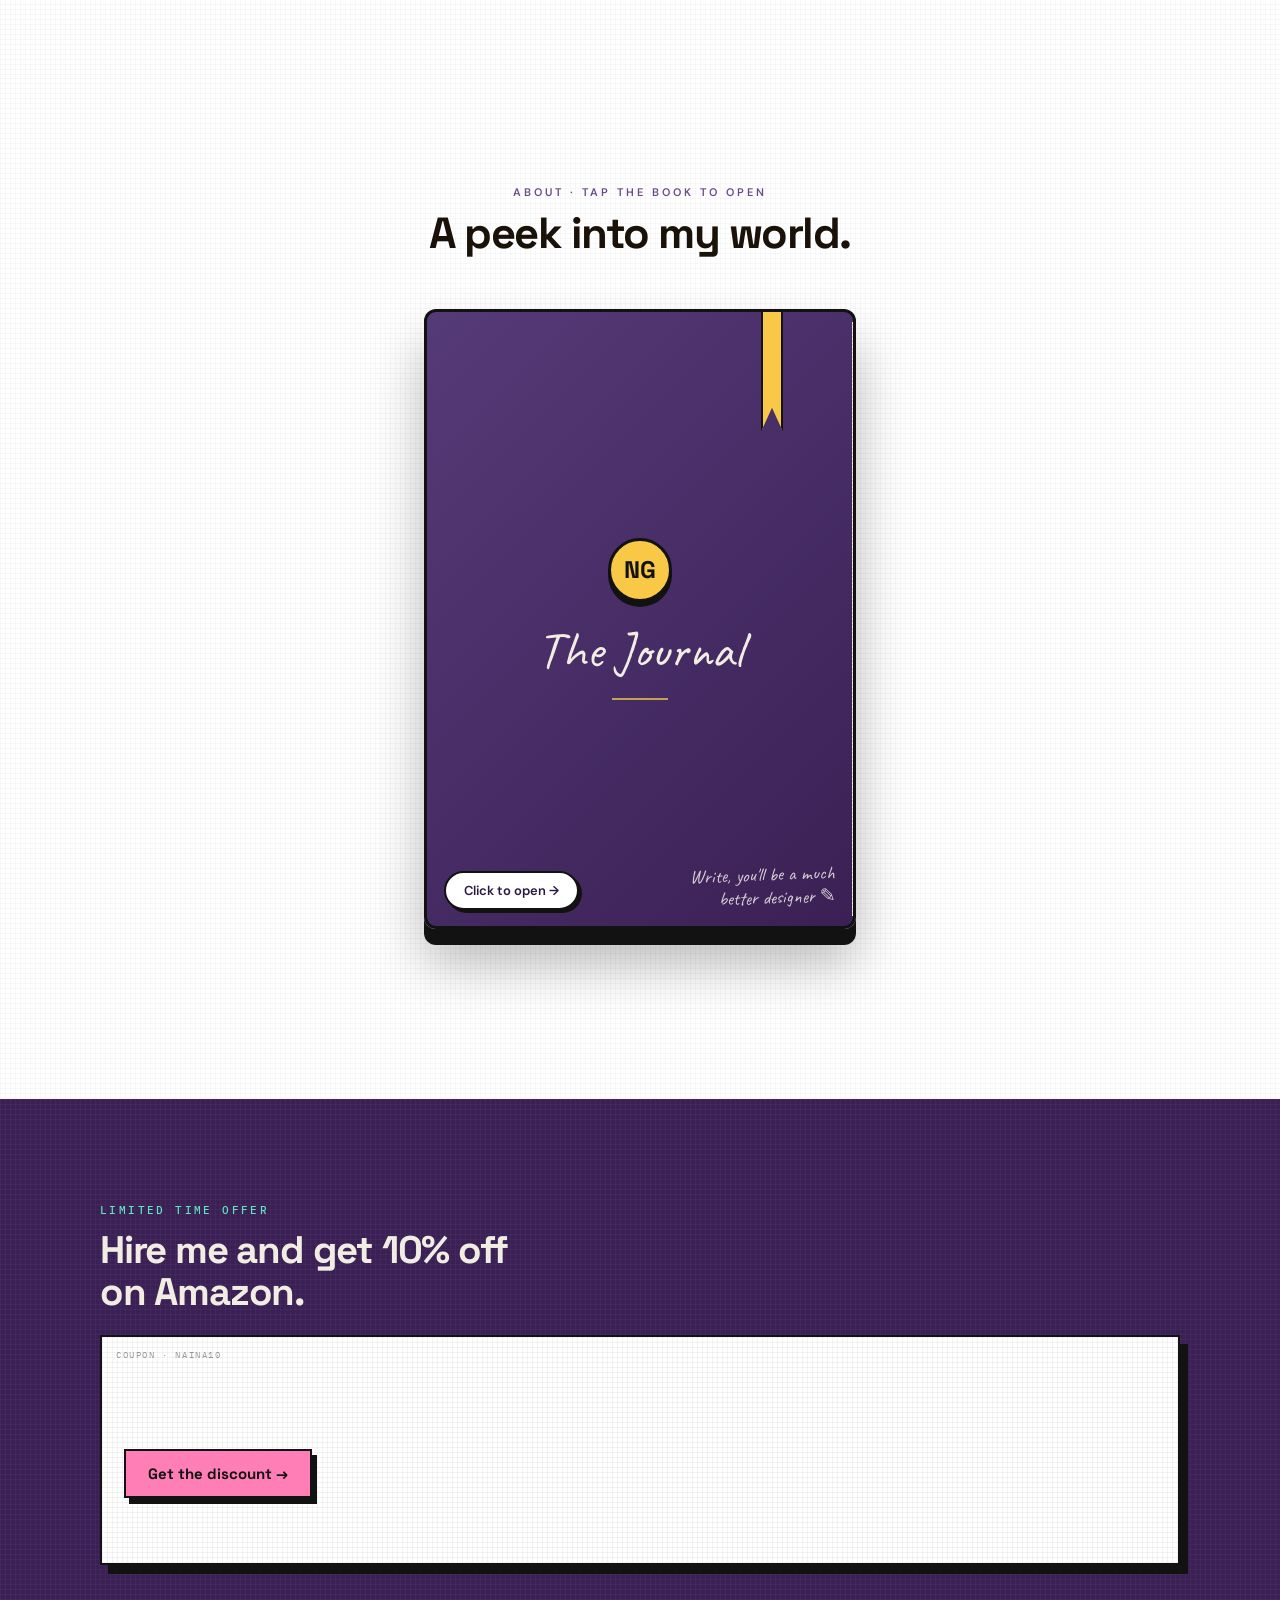
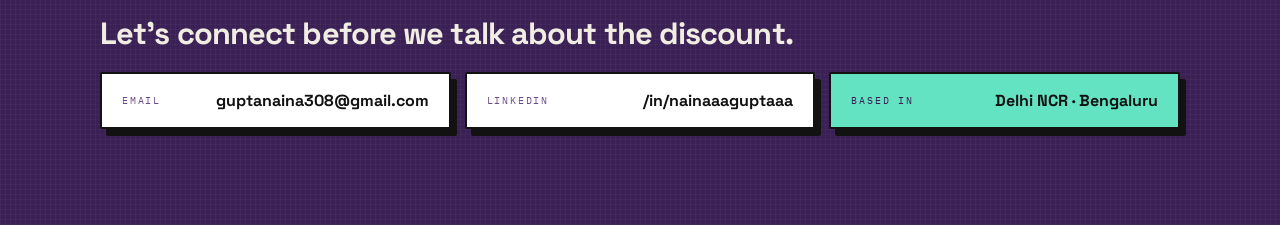
==== commit 5d42f333: "Edme joins the work: personas, two screens, and a third card The case study gains the persona set an" ====
--- a/index.html
+++ b/index.html
@@ -254,15 +254,15 @@
           text-transform:uppercase; color:#6A4A8A;">Selected work · 2026</p>
         <h2 style="margin:0; font-family:'Space Grotesk',sans-serif; font-weight:700;
           font-size:clamp(34px,4vw,54px); letter-spacing:-1.8px; color:#1A1209; line-height:1.04;">
-          Two products, start to finish.
+          Three products, start to finish.
         </h2>
         <p style="margin:20px auto 0; max-width:480px; font-size:16.5px; line-height:1.62; color:#5A5060;">
-          Both taken from research to shipped interface. Open either one and you get the whole thing, decisions included.
+          Each taken from research to shipped interface. Open any one of them and you get the whole thing, decisions included.
         </p>
       </div>
 
       <!-- Collectible card grid -->
-      <div id="projects" class="proj-grid" data-spread data-slow style="display:grid; grid-template-columns:repeat(2,minmax(0,372px)); justify-content:center; gap:38px;">
+      <div id="projects" class="proj-grid" data-spread data-slow style="display:grid; grid-template-columns:repeat(3,minmax(0,340px)); justify-content:center; gap:30px;">
 
         <!-- ══ Card 1 — ALTKRED ══ -->
         <div class="proj-card">
@@ -287,7 +287,7 @@
             </div>
             <div style="display:flex; align-items:center; justify-content:space-between; margin:11px 0 3px;">
               <span style="font-family:'IBM Plex Mono',monospace; font-size:8px; letter-spacing:.5px; color:#121212;">FINTECH · FACTORING</span>
-              <span style="font-family:'IBM Plex Mono',monospace; font-size:8px; color:#121212;">1/2</span>
+              <span style="font-family:'IBM Plex Mono',monospace; font-size:8px; color:#121212;">1/3</span>
             </div>
             <h3 style="margin:0; font-family:'Space Grotesk',sans-serif; font-weight:700;
               font-size:20px; letter-spacing:-.6px; color:#121212; line-height:1;">Altkred</h3>
@@ -323,7 +323,7 @@
             </div>
             <div style="display:flex; align-items:center; justify-content:space-between; margin:11px 0 3px;">
               <span style="font-family:'IBM Plex Mono',monospace; font-size:8px; letter-spacing:.5px; color:#121212;">HRMS · ORG PLANNING</span>
-              <span style="font-family:'IBM Plex Mono',monospace; font-size:8px; color:#121212;">2/2</span>
+              <span style="font-family:'IBM Plex Mono',monospace; font-size:8px; color:#121212;">2/3</span>
             </div>
             <h3 style="margin:0; font-family:'Space Grotesk',sans-serif; font-weight:700;
               font-size:20px; letter-spacing:-.6px; color:#121212; line-height:1;">Compport</h3>
@@ -337,7 +337,42 @@
           </a>
         </div>
 
-
+        <!-- ══ Card 3 — EDME ══ -->
+        <div class="proj-card">
+          <div class="peek" style="position:absolute; left:50%; top:0; z-index:0; width:74px; height:62px;
+            background:#FF7EB6; border:3px solid #121212; border-radius:18px 18px 12px 12px;
+            box-shadow:0 5px 0 rgba(20,20,20,.18);">
+            <div style="position:absolute; top:-11px; left:9px; width:16px; height:16px; background:#FF7EB6; border:3px solid #121212; border-radius:5px 5px 0 0; transform:rotate(-14deg);"></div>
+            <div style="position:absolute; top:-11px; right:9px; width:16px; height:16px; background:#FF7EB6; border:3px solid #121212; border-radius:5px 5px 0 0; transform:rotate(14deg);"></div>
+            <div style="position:absolute; top:20px; left:16px; width:11px; height:11px; background:#fff; border:2px solid #121212; border-radius:50%;"><div style="width:4px;height:4px;background:#121212;border-radius:50%;margin:2px 0 0 3px;"></div></div>
+            <div style="position:absolute; top:20px; right:16px; width:11px; height:11px; background:#fff; border:2px solid #121212; border-radius:50%;"><div style="width:4px;height:4px;background:#121212;border-radius:50%;margin:2px 0 0 1px;"></div></div>
+            <div style="position:absolute; top:36px; left:50%; transform:translateX(-50%); width:14px; height:7px; border:2px solid #121212; border-top:none; border-radius:0 0 8px 8px;"></div>
+          </div>
+          <a class="card" href="case-study-edme.html" style="position:relative; z-index:1; text-decoration:none; display:block; background:#A66BFF;
+            border:3px solid #121212; border-radius:14px; padding:13px 13px 15px; box-shadow:0 6px 0 #121212;">
+            <div style="display:flex; align-items:center; justify-content:space-between; margin-bottom:11px;">
+              <div style="width:52px; height:10px; border-radius:2px; overflow:hidden;
+                background:repeating-linear-gradient(115deg,#121212 0,#121212 3px,transparent 3px,transparent 6px);"></div>
+              <span style="font-family:'IBM Plex Mono',monospace; font-size:8px; letter-spacing:1px; color:#121212;">LVL 03</span>
+            </div>
+            <div style="border-radius:8px; overflow:hidden; border:2px solid #121212; background:#E6D6FF; aspect-ratio:3/4;">
+              <img src="assets/cs-thumb-edme.png" alt="Edme case study cover: Motor Insurance Platform — policies, renewals, claims and team management in one dashboard, over a screenshot of the dealer dashboard" style="width:100%; height:100%; object-fit:cover; display:block;">
+            </div>
+            <div style="display:flex; align-items:center; justify-content:space-between; margin:11px 0 3px;">
+              <span style="font-family:'IBM Plex Mono',monospace; font-size:8px; letter-spacing:.5px; color:#121212;">INSURTECH · MOTOR</span>
+              <span style="font-family:'IBM Plex Mono',monospace; font-size:8px; color:#121212;">3/3</span>
+            </div>
+            <h3 style="margin:0; font-family:'Space Grotesk',sans-serif; font-weight:700;
+              font-size:20px; letter-spacing:-.6px; color:#121212; line-height:1;">Edme</h3>
+            <div style="display:flex; align-items:center; justify-content:space-between; margin-top:11px;">
+              <span style="font-family:'IBM Plex Mono',monospace; font-size:9px; font-weight:500; letter-spacing:1.1px; text-transform:uppercase; color:#121212; border-bottom:1.5px solid #121212; padding-bottom:2px;">Read case study →</span>
+              <div style="width:20px; height:20px; border-radius:4px; background:#121212;
+                display:flex; align-items:center; justify-content:center;">
+                <span style="font-family:'Space Grotesk',sans-serif; font-size:11px; font-weight:700; color:#A66BFF;">N</span>
+              </div>
+            </div>
+          </a>
+        </div>
 
       </div>
 
--- a/styles.css
+++ b/styles.css
@@ -14,6 +14,7 @@
       28%       { opacity:0; transform:translateY(-7px); }
       100%      { opacity:0; transform:translateY(-7px); }
     }
+
     /* Word-search game */
     .wc {
       width: 34px; height: 44px;
@@ -194,9 +195,10 @@
       transition: transform .92s cubic-bezier(.19,1,.22,1),
                   opacity .62s ease;
     }
-    .proj-grid .proj-card:nth-child(1) { --spread-from: 58%; }
-    .proj-grid .proj-card:nth-child(2) { --spread-from: -58%; }
-    .proj-grid .proj-card:nth-child(2) { transition-delay: .07s; }
+    /* the outer two come in from behind the middle one */
+    .proj-grid .proj-card:nth-child(1) { --spread-from: 108%; }
+    .proj-grid .proj-card:nth-child(2) { --spread-from: 0%; transition-delay: .06s; }
+    .proj-grid .proj-card:nth-child(3) { --spread-from: -108%; transition-delay: .12s; }
     .proj-grid.spread-in .proj-card { opacity: 1; transform: translateX(0) scale(1); }
     @media (prefers-reduced-motion: reduce) {
       html.js .proj-grid .proj-card { transition: none; opacity: 1; transform: none; }
--- a/responsive.css
+++ b/responsive.css
@@ -242,3 +242,19 @@
 @media (max-width: 760px) {
   img, svg, video { max-width: 100%; }
 }
+
+/* ── the work cards ────────────────────────────────────────────
+   Three columns only while there is room for three. The widths are
+   written inline on the grid, so these have to shout to be heard;
+   below this the cards drop to two and then to one rather than
+   shrinking to a thumbnail nobody can read.
+------------------------------------------------------------- */
+@media (max-width: 1140px) {
+  .proj-grid { grid-template-columns: repeat(2, minmax(0, 340px)) !important; }
+}
+@media (max-width: 760px) {
+  .proj-grid { grid-template-columns: minmax(0, 340px) !important; }
+  /* stacked, there is no centre to part from — and a card sliding in
+     from 108% would push the page sideways before the reveal lands */
+  .proj-grid .proj-card { --spread-from: 0% !important; }
+}
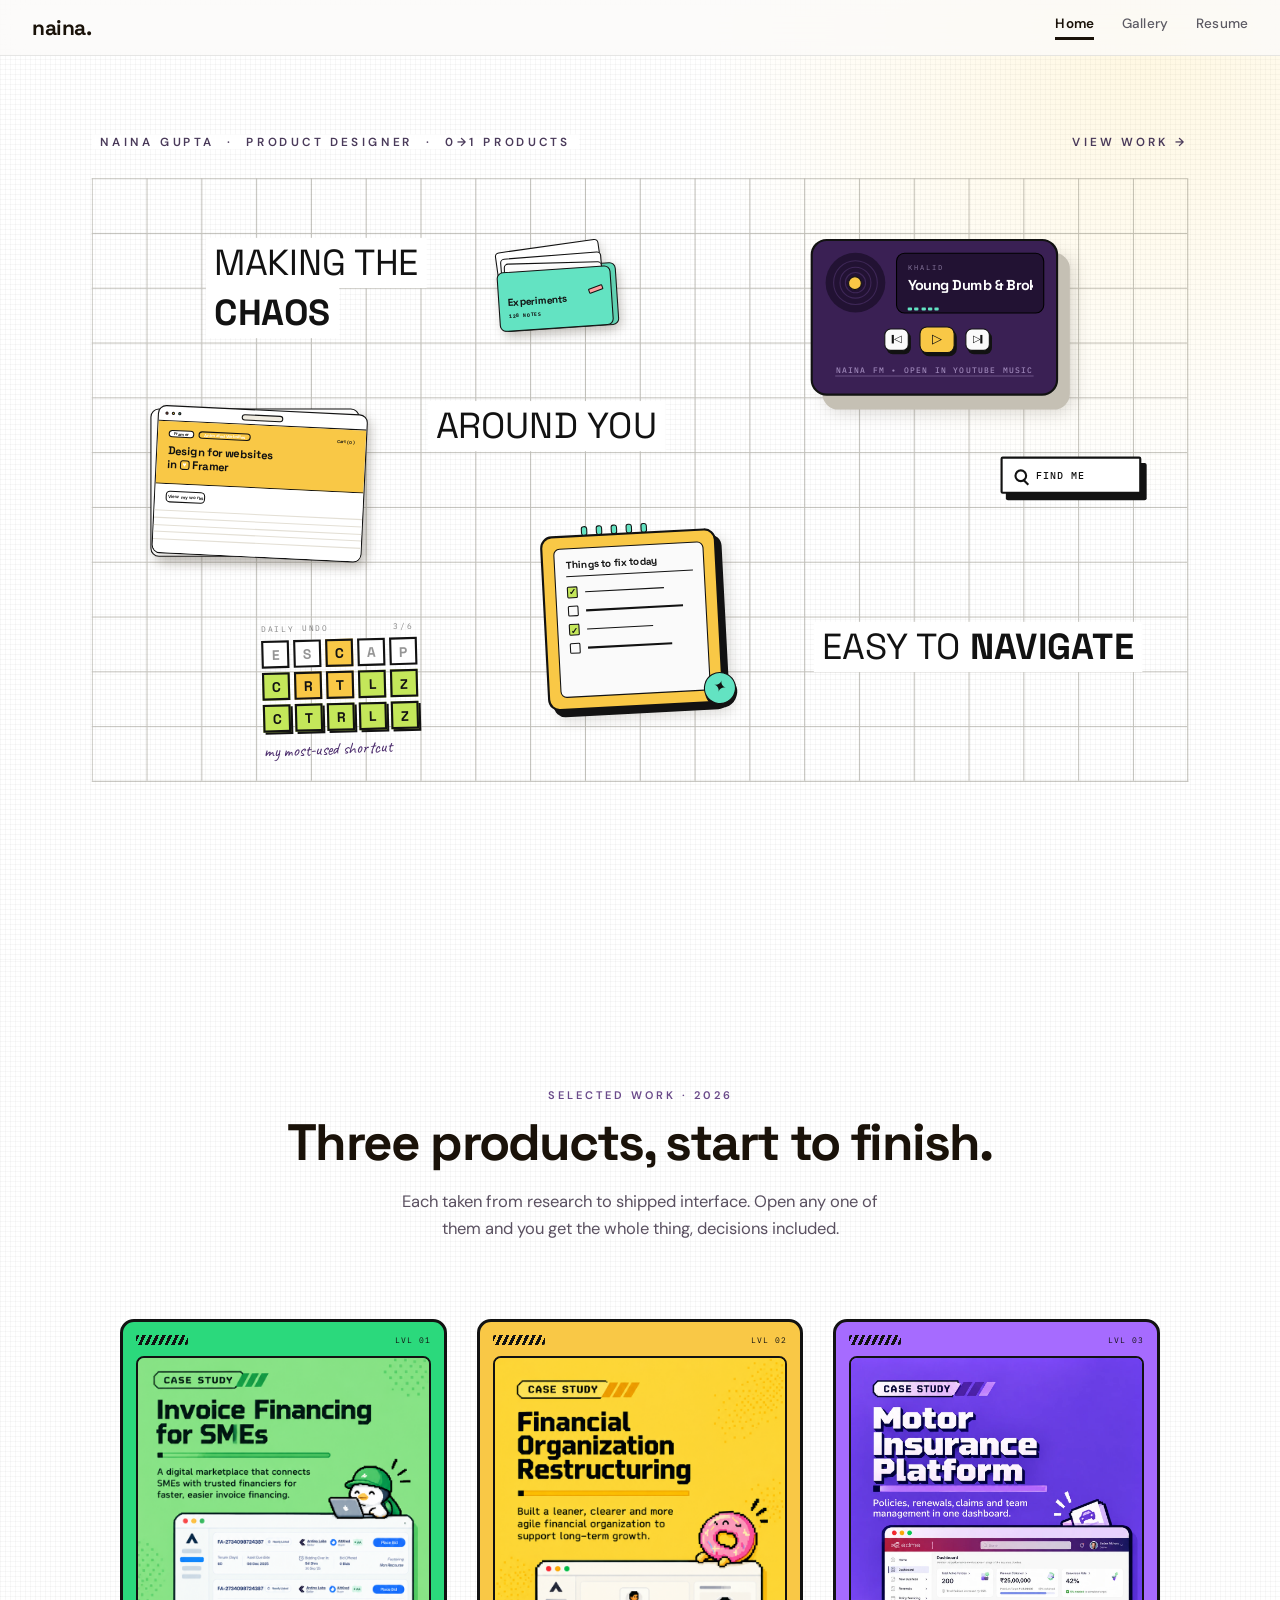
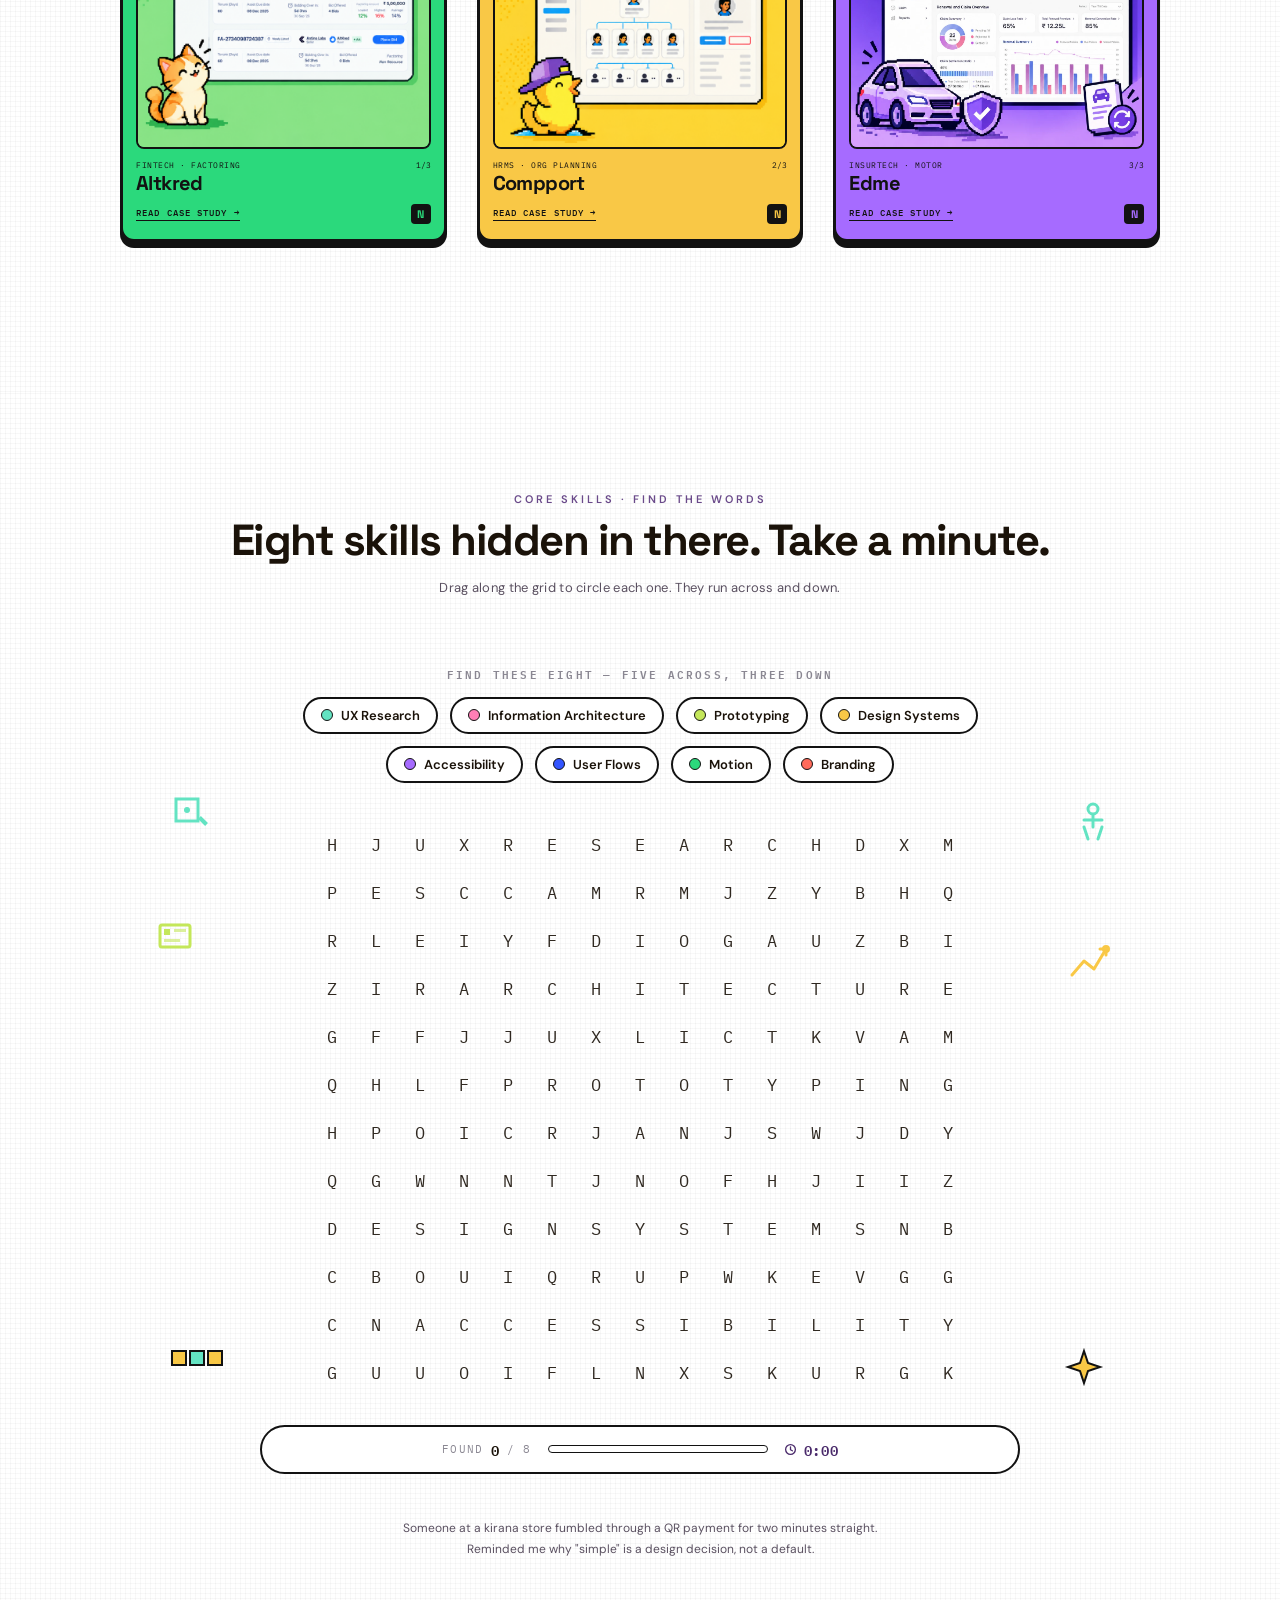
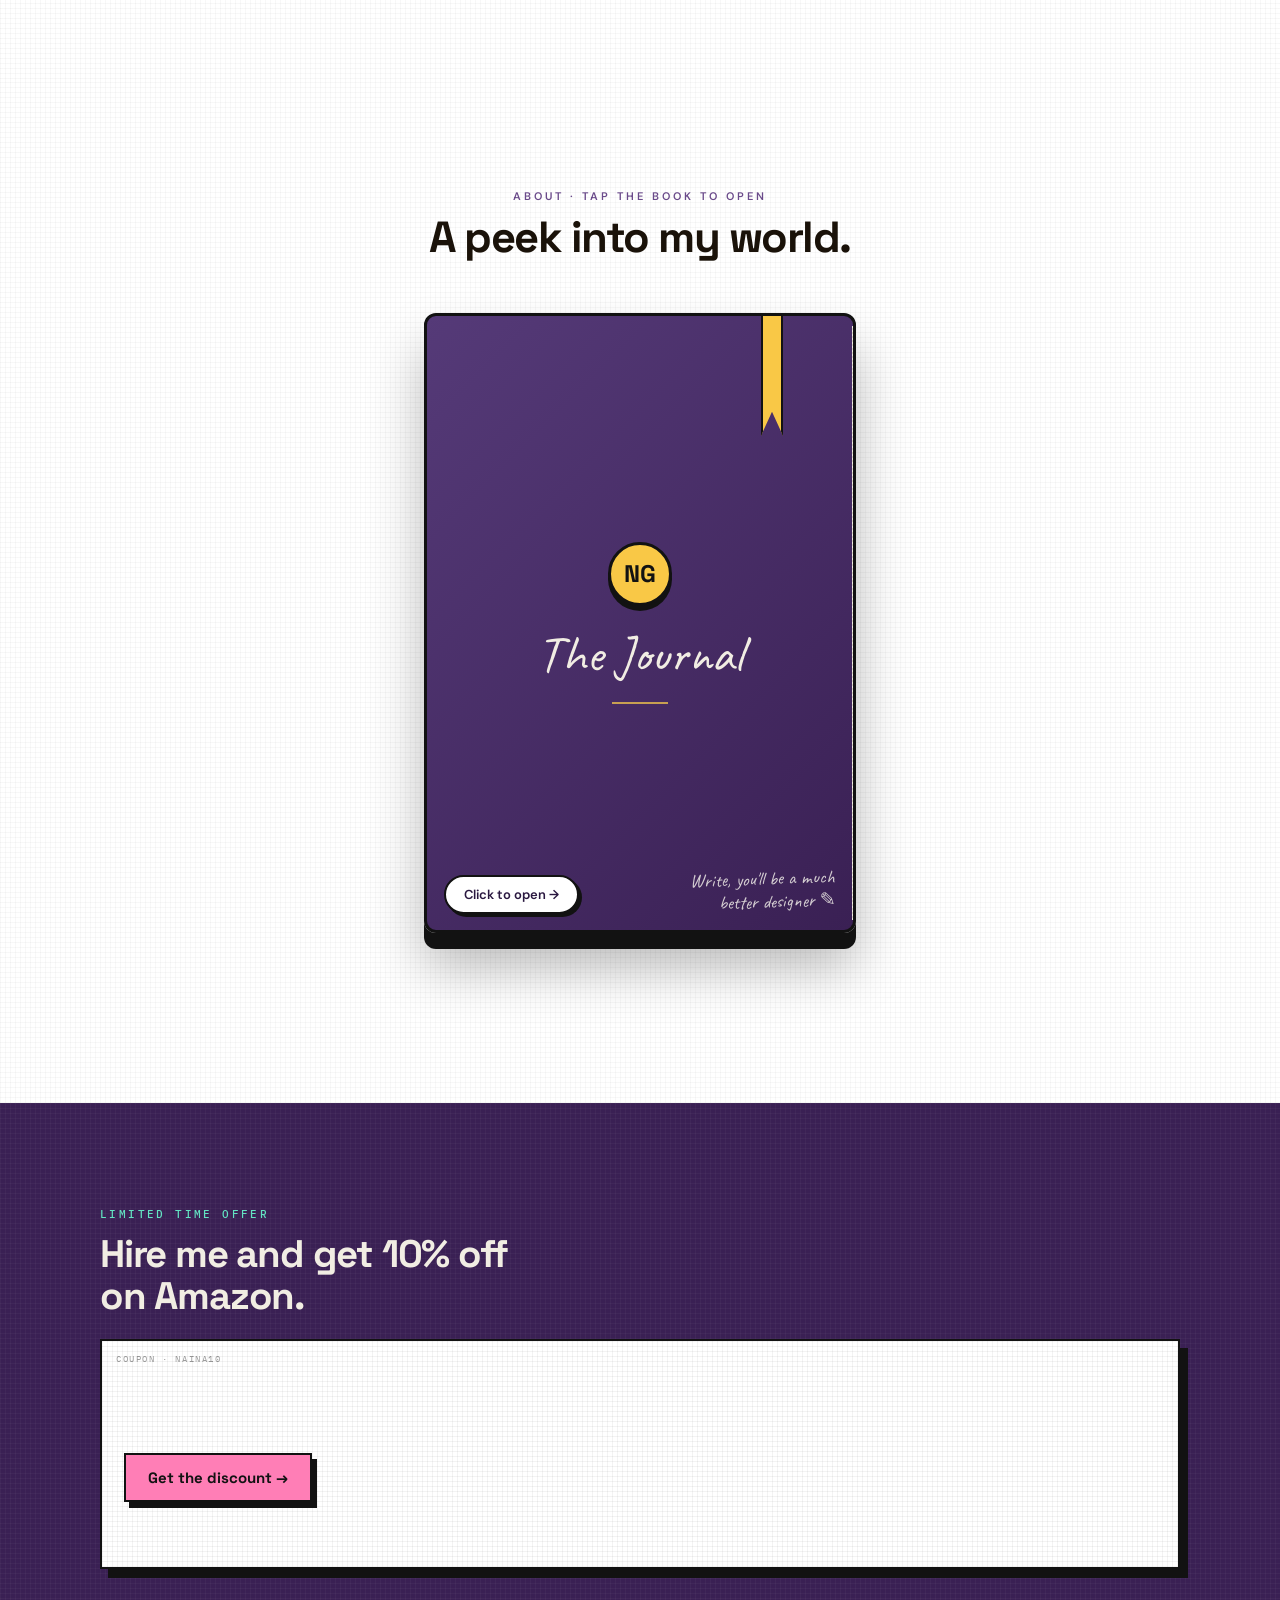
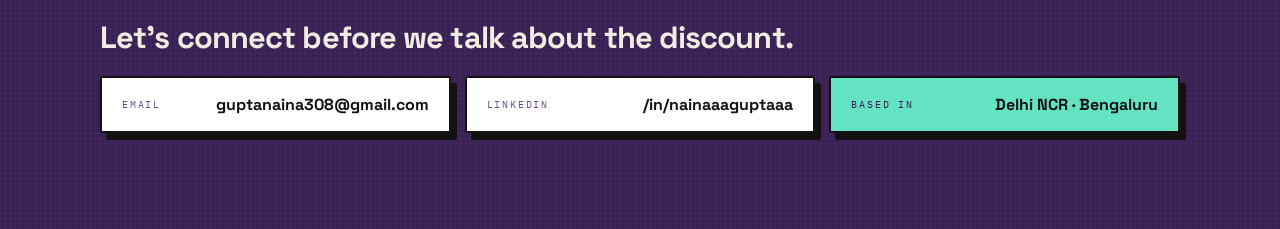
==== commit 358288bb: "Word search: the count and clock move under the grid Sitting between the word list and the puzzle, t" ====
--- a/index.html
+++ b/index.html
@@ -482,18 +482,6 @@
           <span class="word-chip" data-chip="brand"><span class="dot" style="background:#FF6B5B;"></span>Branding</span>
         </div>
       </div>
-      <!-- The clock and the count. Both sit right above the grid so the
-           state of play is never more than a glance away, and the clock
-           only starts once someone actually touches the grid. -->
-      <div class="ws-hud" id="wsHud">
-        <span class="ws-stat"><span class="ws-k">Found</span><b id="wsFound">0</b><span class="ws-of">/ 8</span></span>
-        <span class="ws-bar" aria-hidden="true"><i id="wsBar"></i></span>
-        <span class="ws-stat ws-clock">
-          <svg width="13" height="13" viewBox="0 0 24 24" aria-hidden="true" focusable="false"><circle cx="12" cy="12" r="9" fill="none" stroke="currentColor" stroke-width="2.4"></circle><path d="M12 7v5.4l3.4 2" fill="none" stroke="currentColor" stroke-width="2.4" stroke-linecap="round" stroke-linejoin="round"></path></svg>
-          <b id="wsTime">0:00</b>
-        </span>
-      </div>
-
       <div style="position:relative; max-width:760px; margin:0 auto;">
 
         <!-- Floating pixel elements (in whitespace, repel from cursor) -->
@@ -520,6 +508,20 @@
           <div style="display:flex; gap:10px;"><span class="wc">G</span><span class="wc">U</span><span class="wc">U</span><span class="wc">O</span><span class="wc">I</span><span class="wc">F</span><span class="wc">L</span><span class="wc">N</span><span class="wc">X</span><span class="wc">S</span><span class="wc">K</span><span class="wc">U</span><span class="wc">R</span><span class="wc">G</span><span class="wc">K</span></div>
         </div>
       </div>
+
+      <!-- The clock and the count, under the grid. Above it they split
+           the words from the puzzle they belong to; below, the hints and
+           the grid stay one object and the score reads as its footer.
+           The clock only starts once someone actually touches the grid. -->
+      <div class="ws-hud" id="wsHud">
+        <span class="ws-stat"><span class="ws-k">Found</span><b id="wsFound">0</b><span class="ws-of">/ 8</span></span>
+        <span class="ws-bar" aria-hidden="true"><i id="wsBar"></i></span>
+        <span class="ws-stat ws-clock">
+          <svg width="13" height="13" viewBox="0 0 24 24" aria-hidden="true" focusable="false"><circle cx="12" cy="12" r="9" fill="none" stroke="currentColor" stroke-width="2.4"></circle><path d="M12 7v5.4l3.4 2" fill="none" stroke="currentColor" stroke-width="2.4" stroke-linecap="round" stroke-linejoin="round"></path></svg>
+          <b id="wsTime">0:00</b>
+        </span>
+      </div>
+
       <div style="margin-top:44px; text-align:center;">
         <p style="font-size: 13px; color: #5A5060; letter-spacing: .3px; line-height: 1.6; max-width: 500px; margin: 0 auto"><span style="font-size: 12px; letter-spacing: normal; text-align: start;">Someone at a kirana store fumbled through a QR payment for two minutes straight. Reminded me why "simple" is a design decision, not a default.</span></p>
       </div>
--- a/styles.css
+++ b/styles.css
@@ -55,7 +55,7 @@
        words through first costs nothing. */
     .ws-hud {
       display: flex; align-items: center; justify-content: center; gap: 16px;
-      max-width: 760px; margin: 0 auto 26px; padding: 11px 18px;
+      max-width: 760px; margin: 30px auto 0; padding: 11px 18px;
       border: 2px solid #121212; border-radius: 30px; background: #FFFFFF;
       font-family: 'IBM Plex Mono', monospace; font-size: 11px;
       letter-spacing: 1.4px; text-transform: uppercase; color: #1A1209;
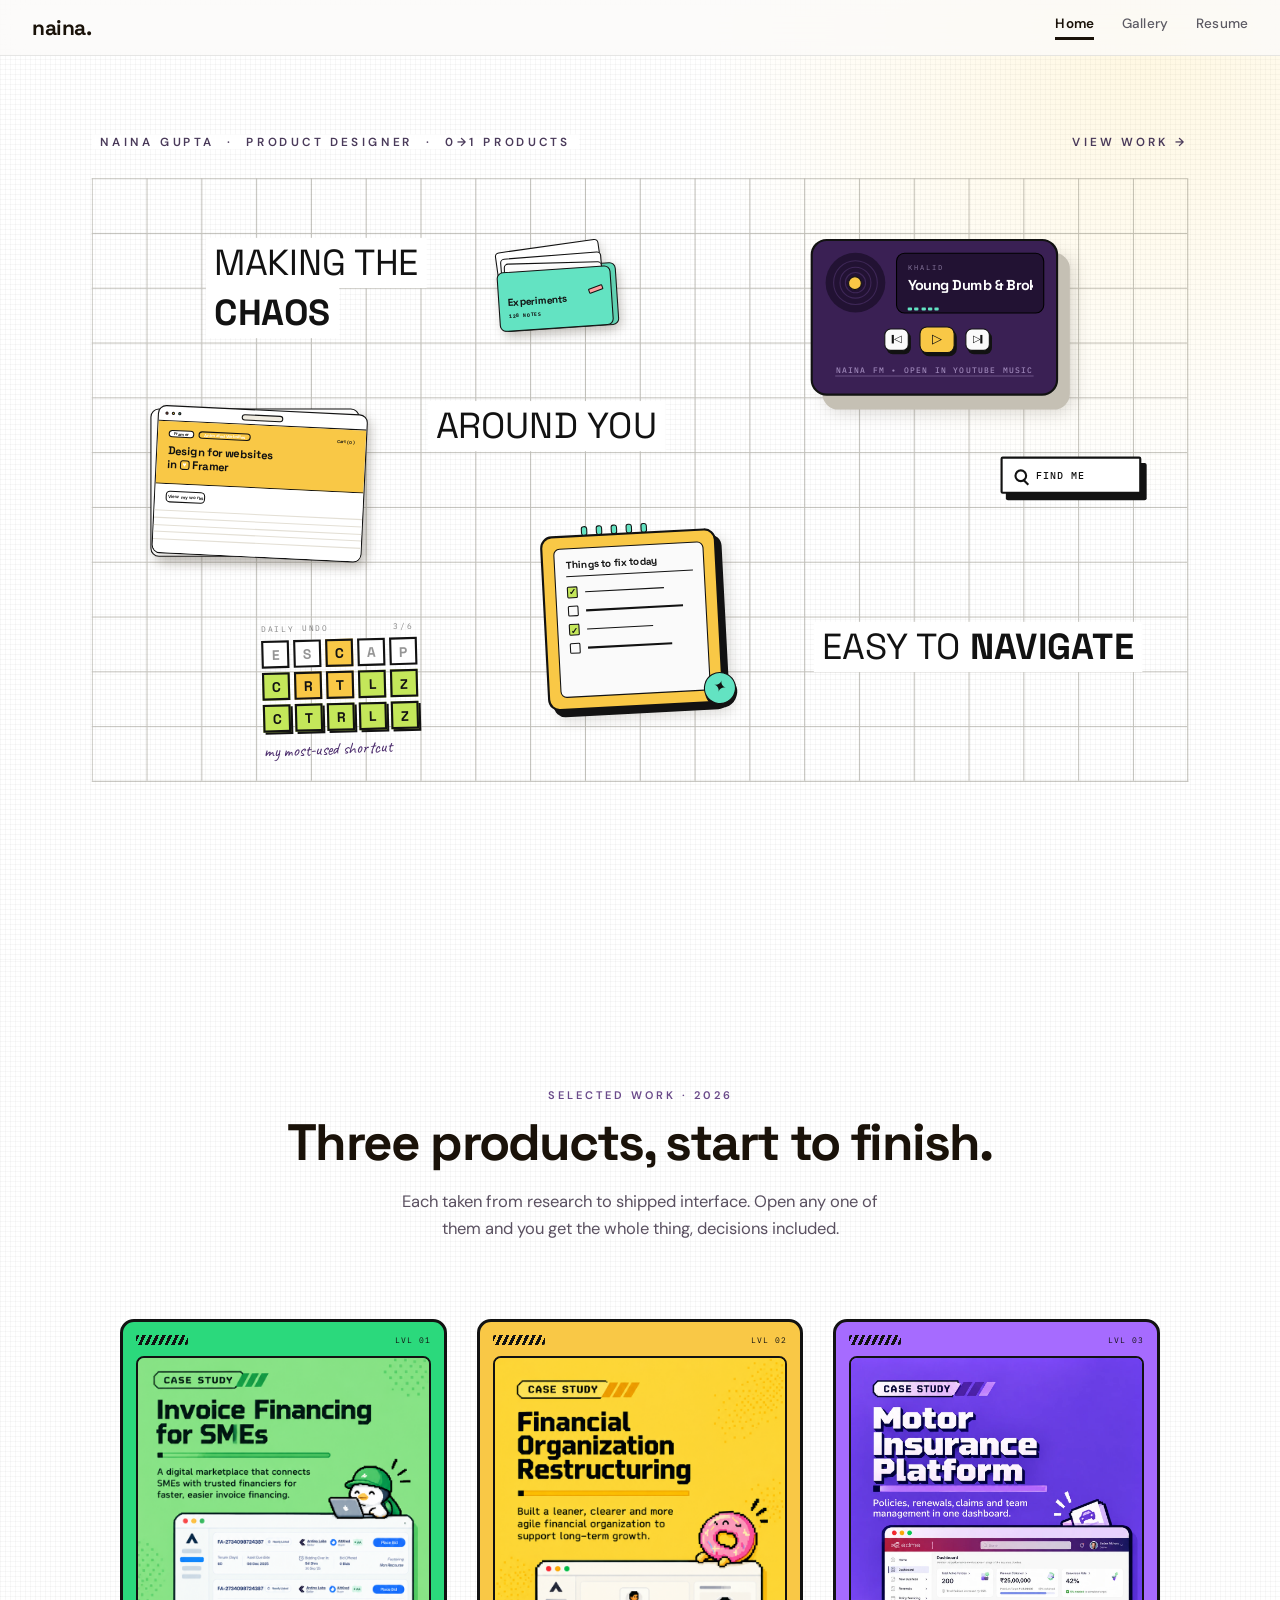
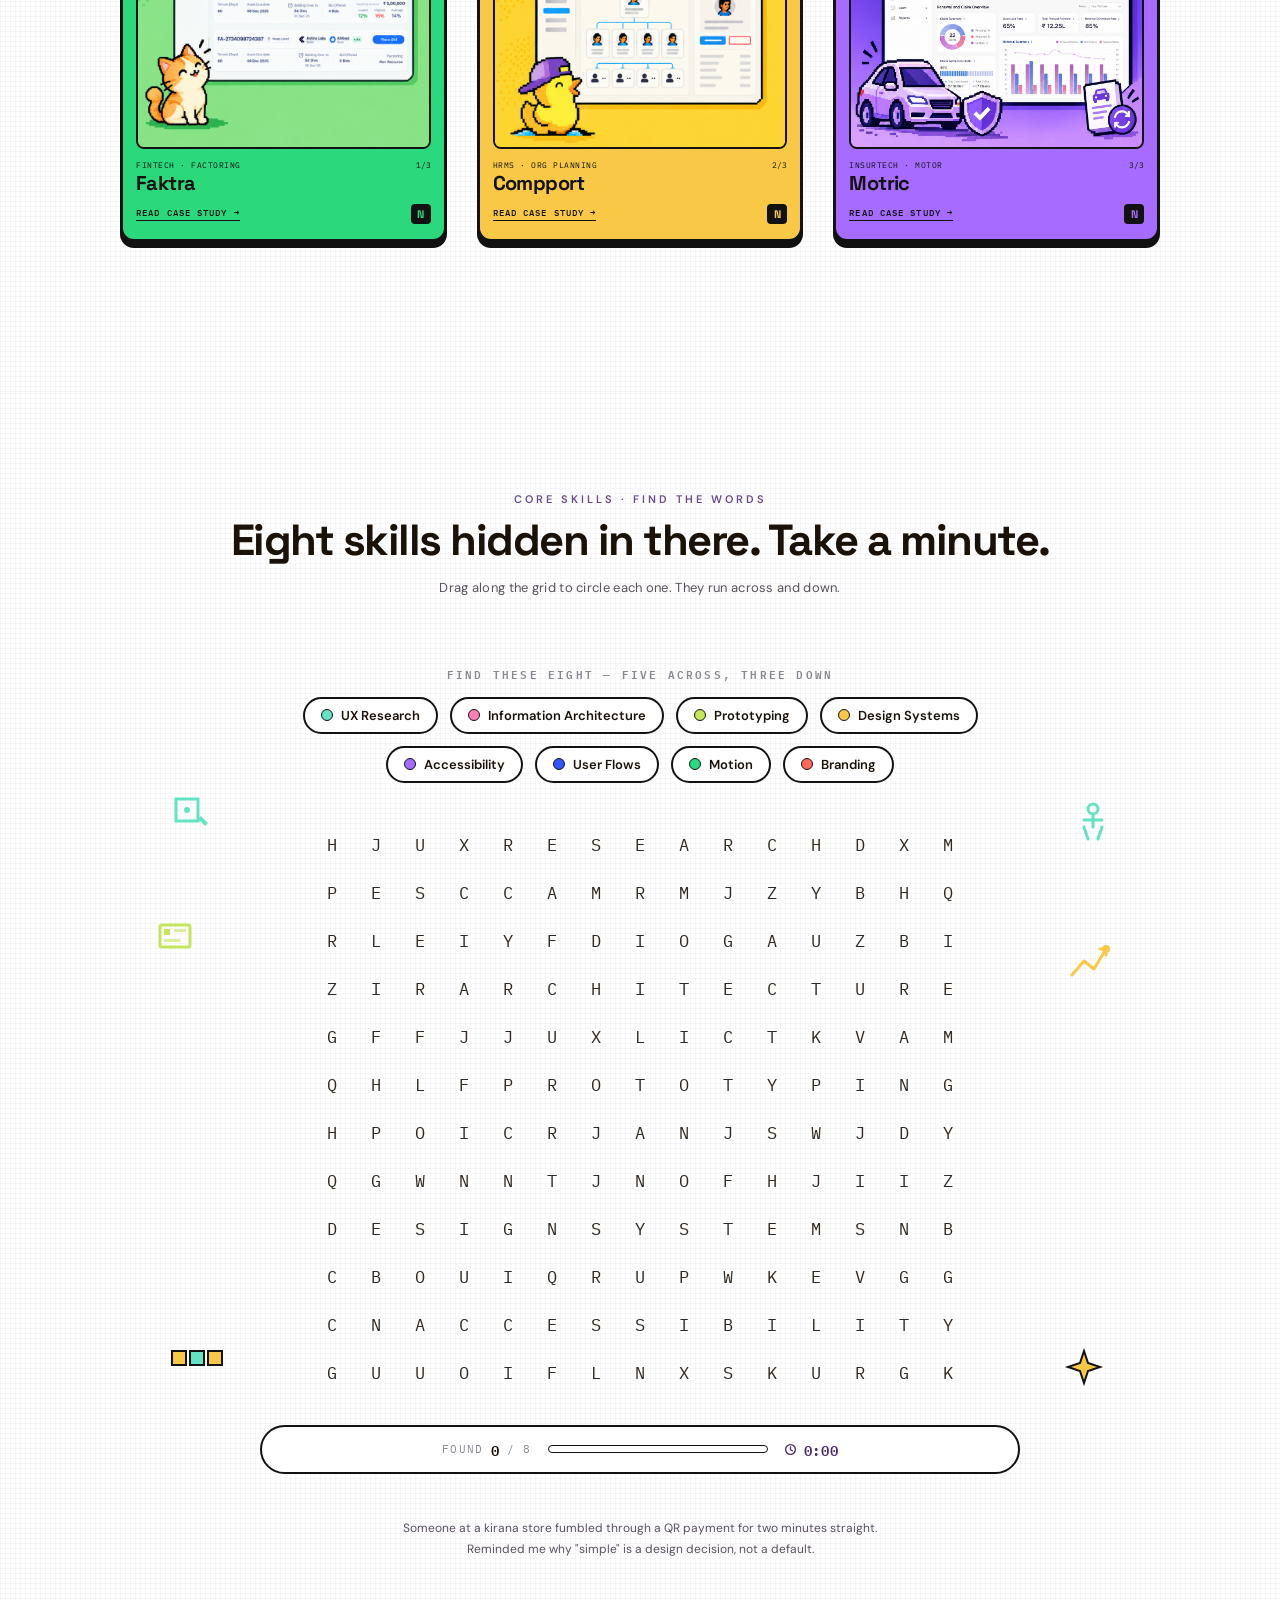
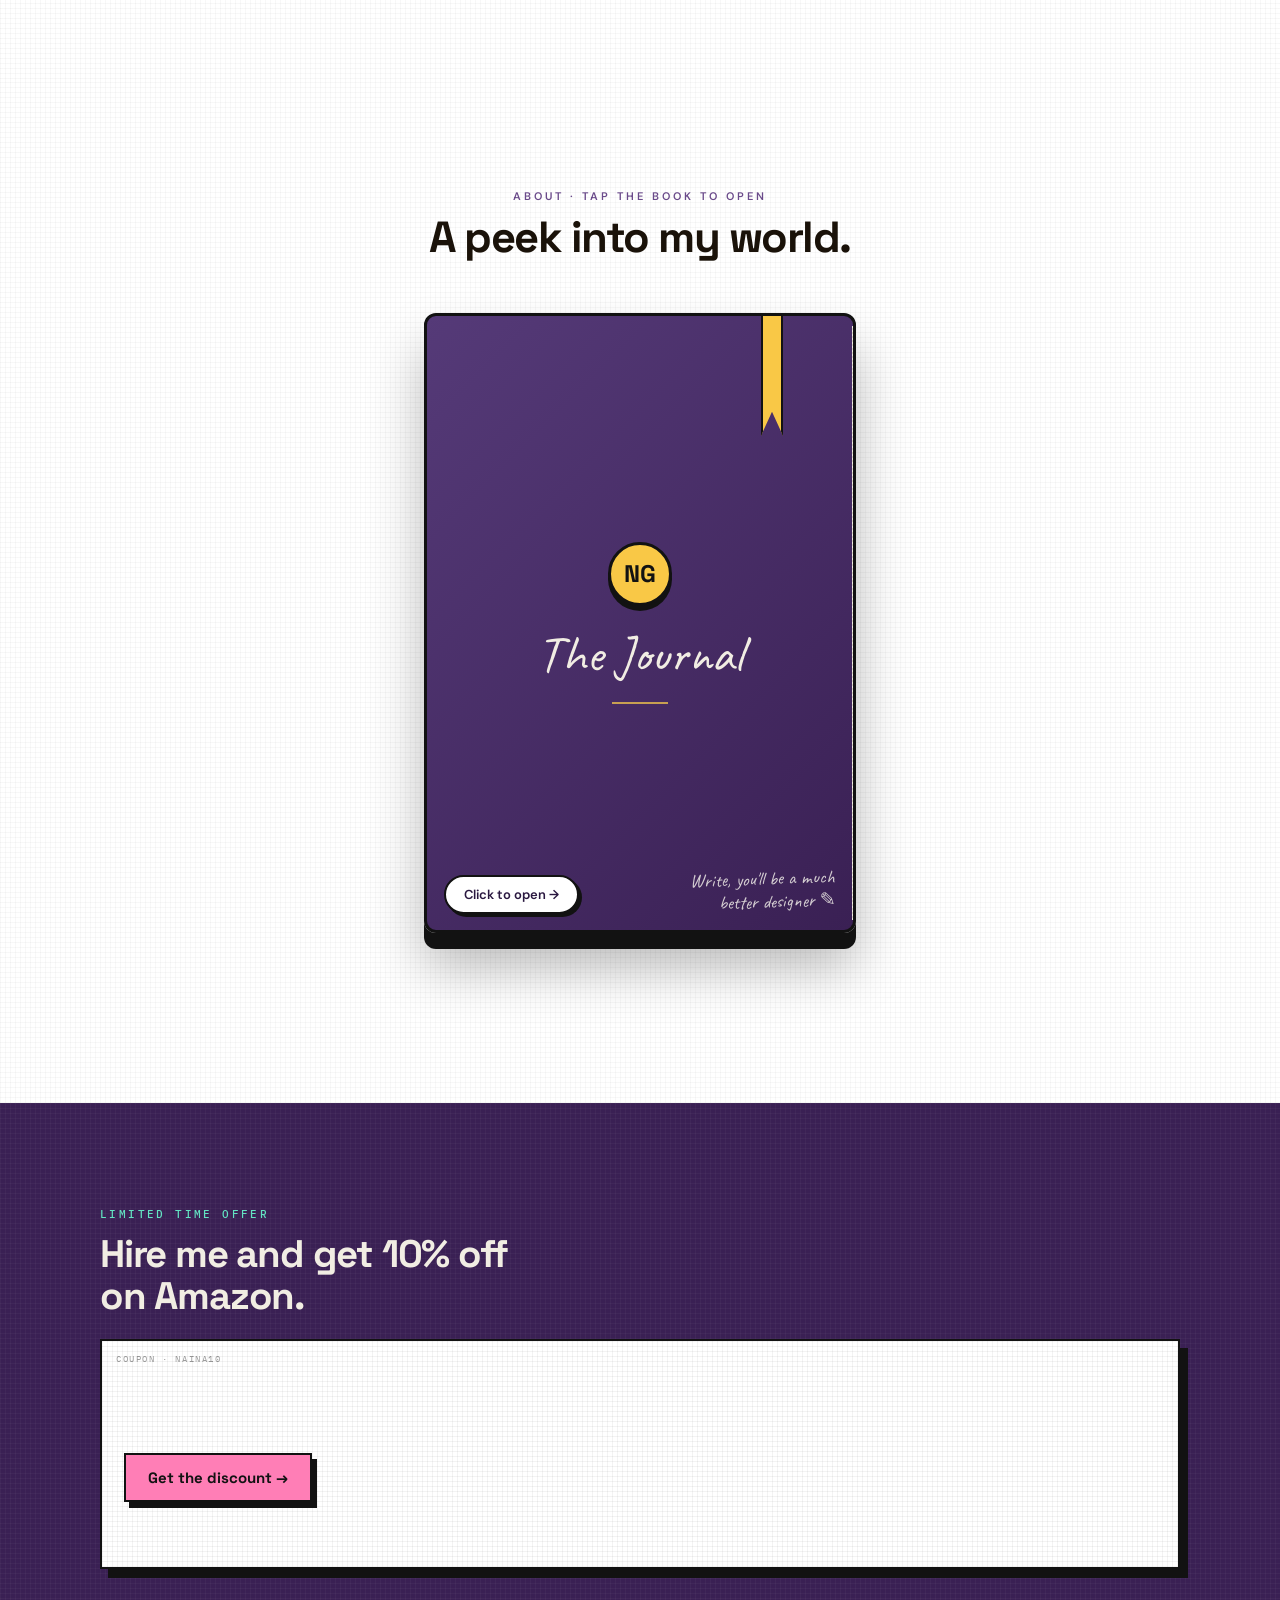
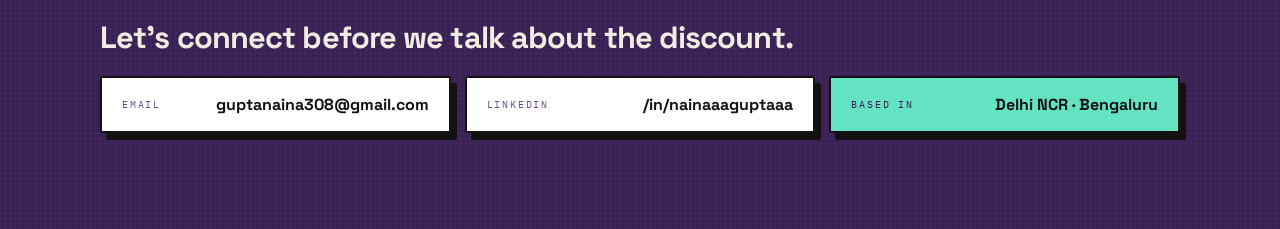
==== commit 8a71d906: "Anonymise the two unlaunched projects Neither has shipped, so neither can carry its own name here. T" ====
--- a/index.html
+++ b/index.html
@@ -264,7 +264,7 @@
       <!-- Collectible card grid -->
       <div id="projects" class="proj-grid" data-spread data-slow style="display:grid; grid-template-columns:repeat(3,minmax(0,340px)); justify-content:center; gap:30px;">
 
-        <!-- ══ Card 1 — ALTKRED ══ -->
+        <!-- ══ Card 1 — FAKTRA ══ -->
         <div class="proj-card">
           <div class="peek" style="position:absolute; left:50%; top:0; z-index:0; width:74px; height:62px;
             background:#3355FF; border:3px solid #121212; border-radius:18px 18px 12px 12px;
@@ -275,7 +275,7 @@
             <div style="position:absolute; top:20px; right:16px; width:11px; height:11px; background:#fff; border:2px solid #121212; border-radius:50%;"><div style="width:4px;height:4px;background:#121212;border-radius:50%;margin:2px 0 0 1px;"></div></div>
             <div style="position:absolute; top:36px; left:50%; transform:translateX(-50%); width:14px; height:7px; border:2px solid #121212; border-top:none; border-radius:0 0 8px 8px;"></div>
           </div>
-          <a class="card" href="case-study-altkred.html" style="position:relative; z-index:1; text-decoration:none; display:block; background:#2BD97C;
+          <a class="card" href="case-study-faktra.html" style="position:relative; z-index:1; text-decoration:none; display:block; background:#2BD97C;
             border:3px solid #121212; border-radius:14px; padding:13px 13px 15px; box-shadow:0 6px 0 #121212;">
             <div style="display:flex; align-items:center; justify-content:space-between; margin-bottom:11px;">
               <div style="width:52px; height:10px; border-radius:2px; overflow:hidden;
@@ -283,14 +283,14 @@
               <span style="font-family:'IBM Plex Mono',monospace; font-size:8px; letter-spacing:1px; color:#121212;">LVL 01</span>
             </div>
             <div style="border-radius:8px; overflow:hidden; border:2px solid #121212; background:#D8FBE8; aspect-ratio:3/4;">
-              <img src="assets/cs-thumb-altkred.png" alt="Altkred case study cover: Invoice Financing for SMEs — a digital marketplace connecting SMEs with financiers, over a screenshot of the bidding marketplace" style="width:100%; height:100%; object-fit:cover; display:block;">
+              <img src="assets/cs-thumb-faktra.png" alt="Faktra case study cover: Invoice Financing for SMEs — a digital marketplace connecting SMEs with financiers, over a screenshot of the bidding marketplace" style="width:100%; height:100%; object-fit:cover; display:block;">
             </div>
             <div style="display:flex; align-items:center; justify-content:space-between; margin:11px 0 3px;">
               <span style="font-family:'IBM Plex Mono',monospace; font-size:8px; letter-spacing:.5px; color:#121212;">FINTECH · FACTORING</span>
               <span style="font-family:'IBM Plex Mono',monospace; font-size:8px; color:#121212;">1/3</span>
             </div>
             <h3 style="margin:0; font-family:'Space Grotesk',sans-serif; font-weight:700;
-              font-size:20px; letter-spacing:-.6px; color:#121212; line-height:1;">Altkred</h3>
+              font-size:20px; letter-spacing:-.6px; color:#121212; line-height:1;">Faktra</h3>
             <div style="display:flex; align-items:center; justify-content:space-between; margin-top:11px;">
               <span style="font-family:'IBM Plex Mono',monospace; font-size:9px; font-weight:500; letter-spacing:1.1px; text-transform:uppercase; color:#121212; border-bottom:1.5px solid #121212; padding-bottom:2px;">Read case study →</span>
               <div style="width:20px; height:20px; border-radius:4px; background:#121212;
@@ -337,7 +337,7 @@
           </a>
         </div>
 
-        <!-- ══ Card 3 — EDME ══ -->
+        <!-- ══ Card 3 — MOTRIC ══ -->
         <div class="proj-card">
           <div class="peek" style="position:absolute; left:50%; top:0; z-index:0; width:74px; height:62px;
             background:#FF7EB6; border:3px solid #121212; border-radius:18px 18px 12px 12px;
@@ -348,7 +348,7 @@
             <div style="position:absolute; top:20px; right:16px; width:11px; height:11px; background:#fff; border:2px solid #121212; border-radius:50%;"><div style="width:4px;height:4px;background:#121212;border-radius:50%;margin:2px 0 0 1px;"></div></div>
             <div style="position:absolute; top:36px; left:50%; transform:translateX(-50%); width:14px; height:7px; border:2px solid #121212; border-top:none; border-radius:0 0 8px 8px;"></div>
           </div>
-          <a class="card" href="case-study-edme.html" style="position:relative; z-index:1; text-decoration:none; display:block; background:#A66BFF;
+          <a class="card" href="case-study-motric.html" style="position:relative; z-index:1; text-decoration:none; display:block; background:#A66BFF;
             border:3px solid #121212; border-radius:14px; padding:13px 13px 15px; box-shadow:0 6px 0 #121212;">
             <div style="display:flex; align-items:center; justify-content:space-between; margin-bottom:11px;">
               <div style="width:52px; height:10px; border-radius:2px; overflow:hidden;
@@ -356,14 +356,14 @@
               <span style="font-family:'IBM Plex Mono',monospace; font-size:8px; letter-spacing:1px; color:#121212;">LVL 03</span>
             </div>
             <div style="border-radius:8px; overflow:hidden; border:2px solid #121212; background:#E6D6FF; aspect-ratio:3/4;">
-              <img src="assets/cs-thumb-edme.png" alt="Edme case study cover: Motor Insurance Platform — policies, renewals, claims and team management in one dashboard, over a screenshot of the dealer dashboard" style="width:100%; height:100%; object-fit:cover; display:block;">
+              <img src="assets/cs-thumb-motric.png" alt="Motric case study cover: Motor Insurance Platform — policies, renewals, claims and team management in one dashboard, over a screenshot of the dealer dashboard" style="width:100%; height:100%; object-fit:cover; display:block;">
             </div>
             <div style="display:flex; align-items:center; justify-content:space-between; margin:11px 0 3px;">
               <span style="font-family:'IBM Plex Mono',monospace; font-size:8px; letter-spacing:.5px; color:#121212;">INSURTECH · MOTOR</span>
               <span style="font-family:'IBM Plex Mono',monospace; font-size:8px; color:#121212;">3/3</span>
             </div>
             <h3 style="margin:0; font-family:'Space Grotesk',sans-serif; font-weight:700;
-              font-size:20px; letter-spacing:-.6px; color:#121212; line-height:1;">Edme</h3>
+              font-size:20px; letter-spacing:-.6px; color:#121212; line-height:1;">Motric</h3>
             <div style="display:flex; align-items:center; justify-content:space-between; margin-top:11px;">
               <span style="font-family:'IBM Plex Mono',monospace; font-size:9px; font-weight:500; letter-spacing:1.1px; text-transform:uppercase; color:#121212; border-bottom:1.5px solid #121212; padding-bottom:2px;">Read case study →</span>
               <div style="width:20px; height:20px; border-radius:4px; background:#121212;
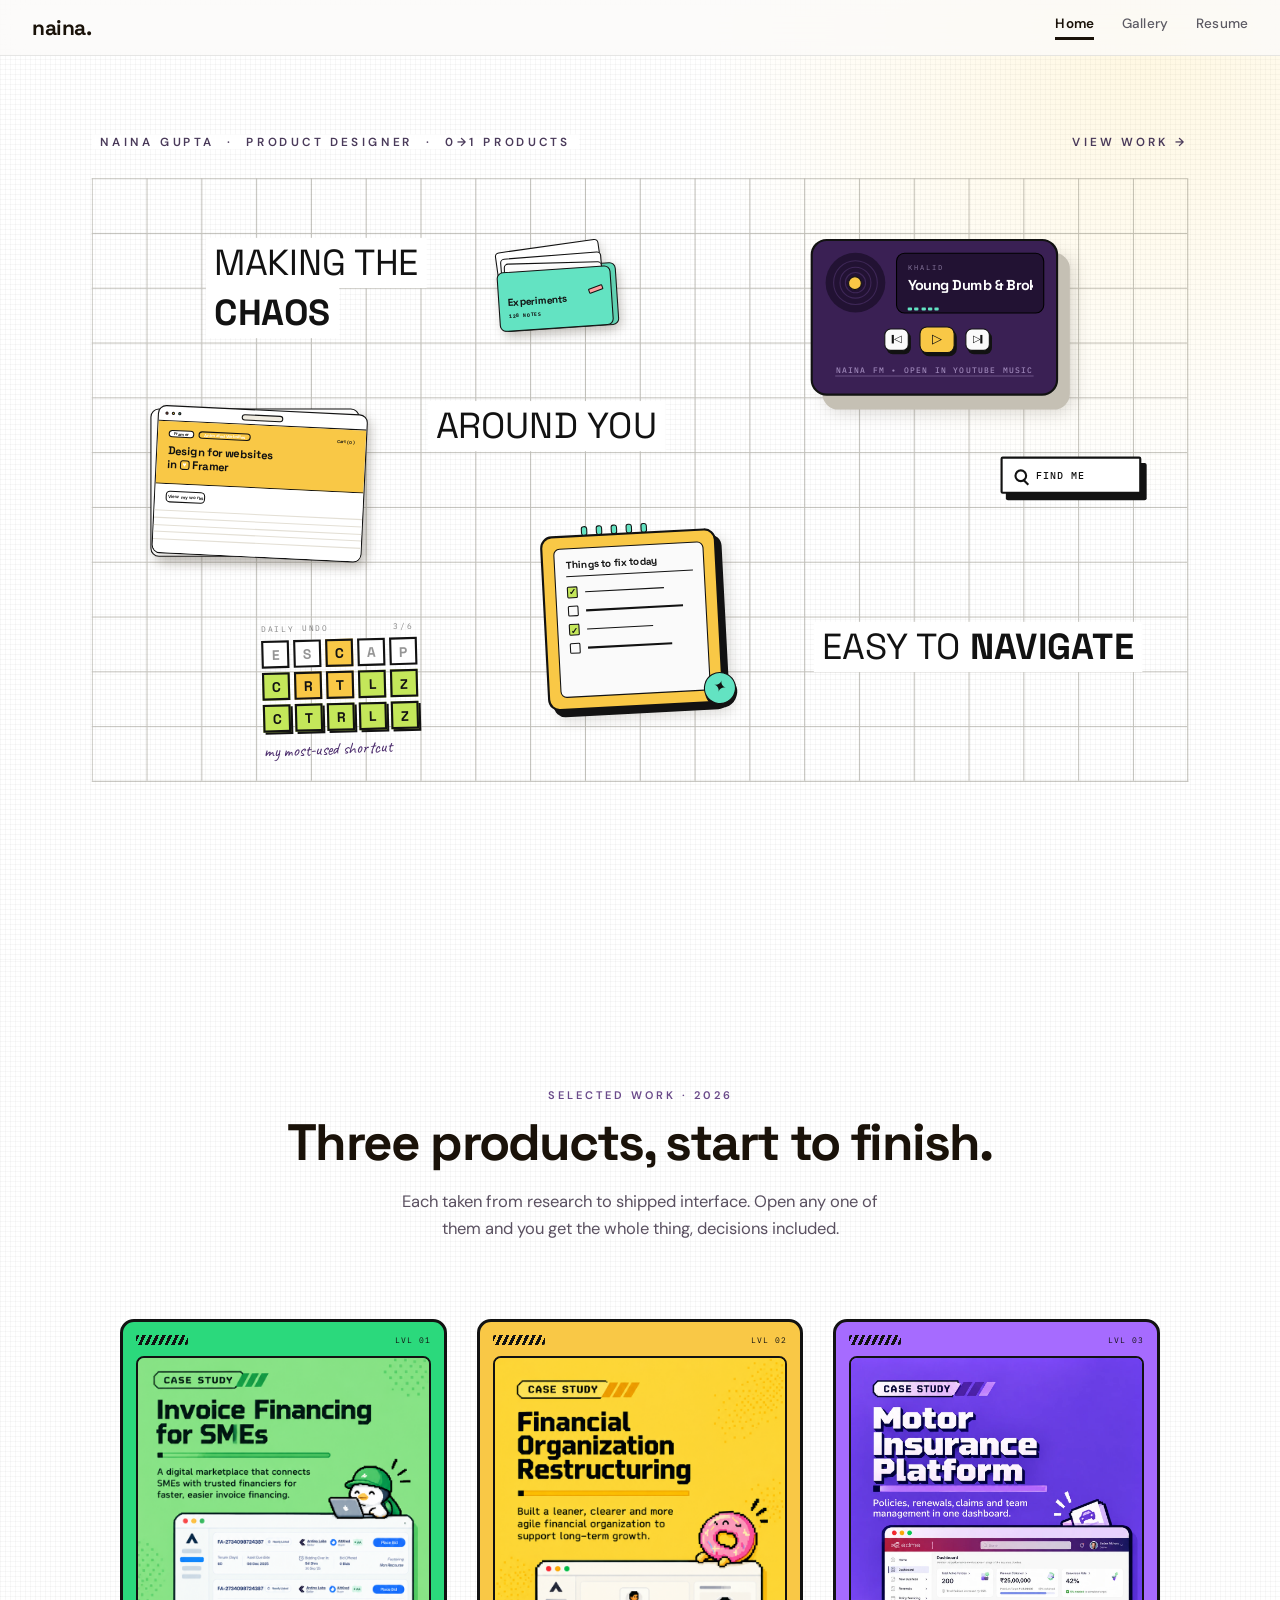
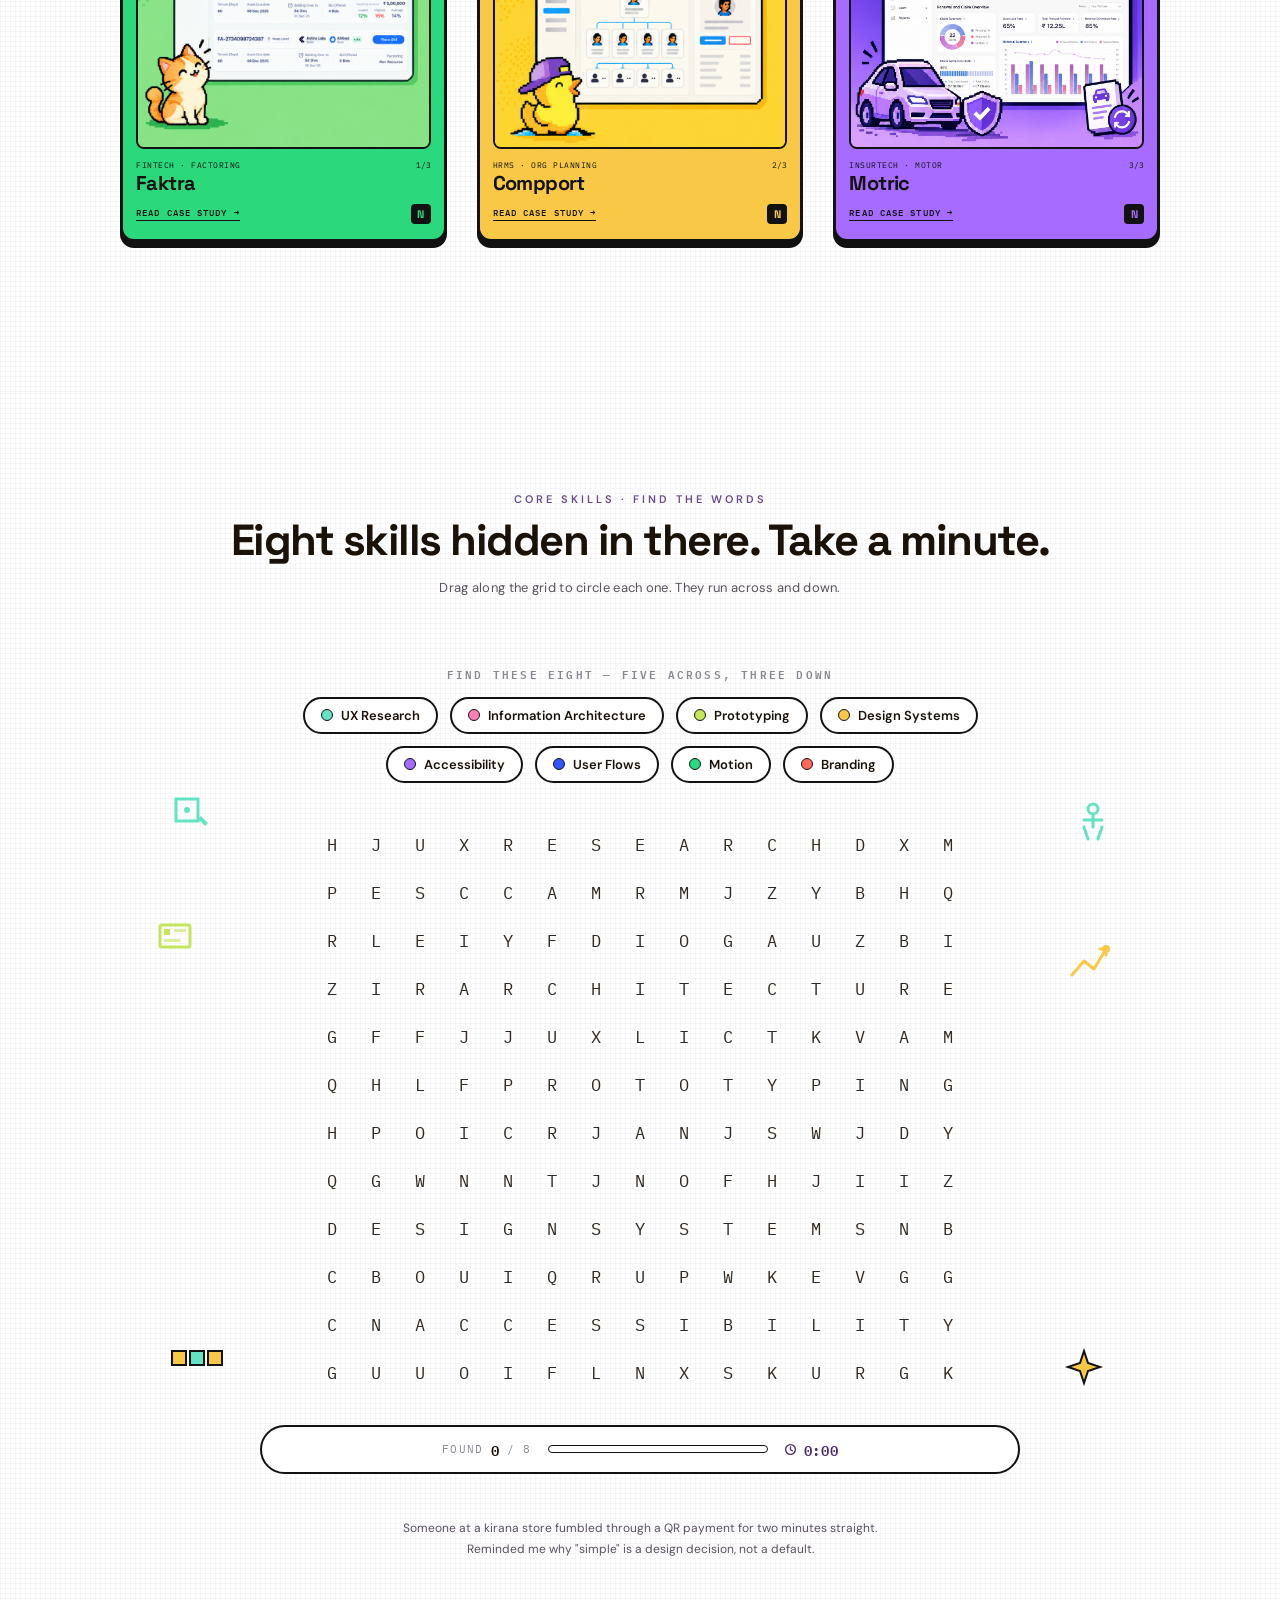
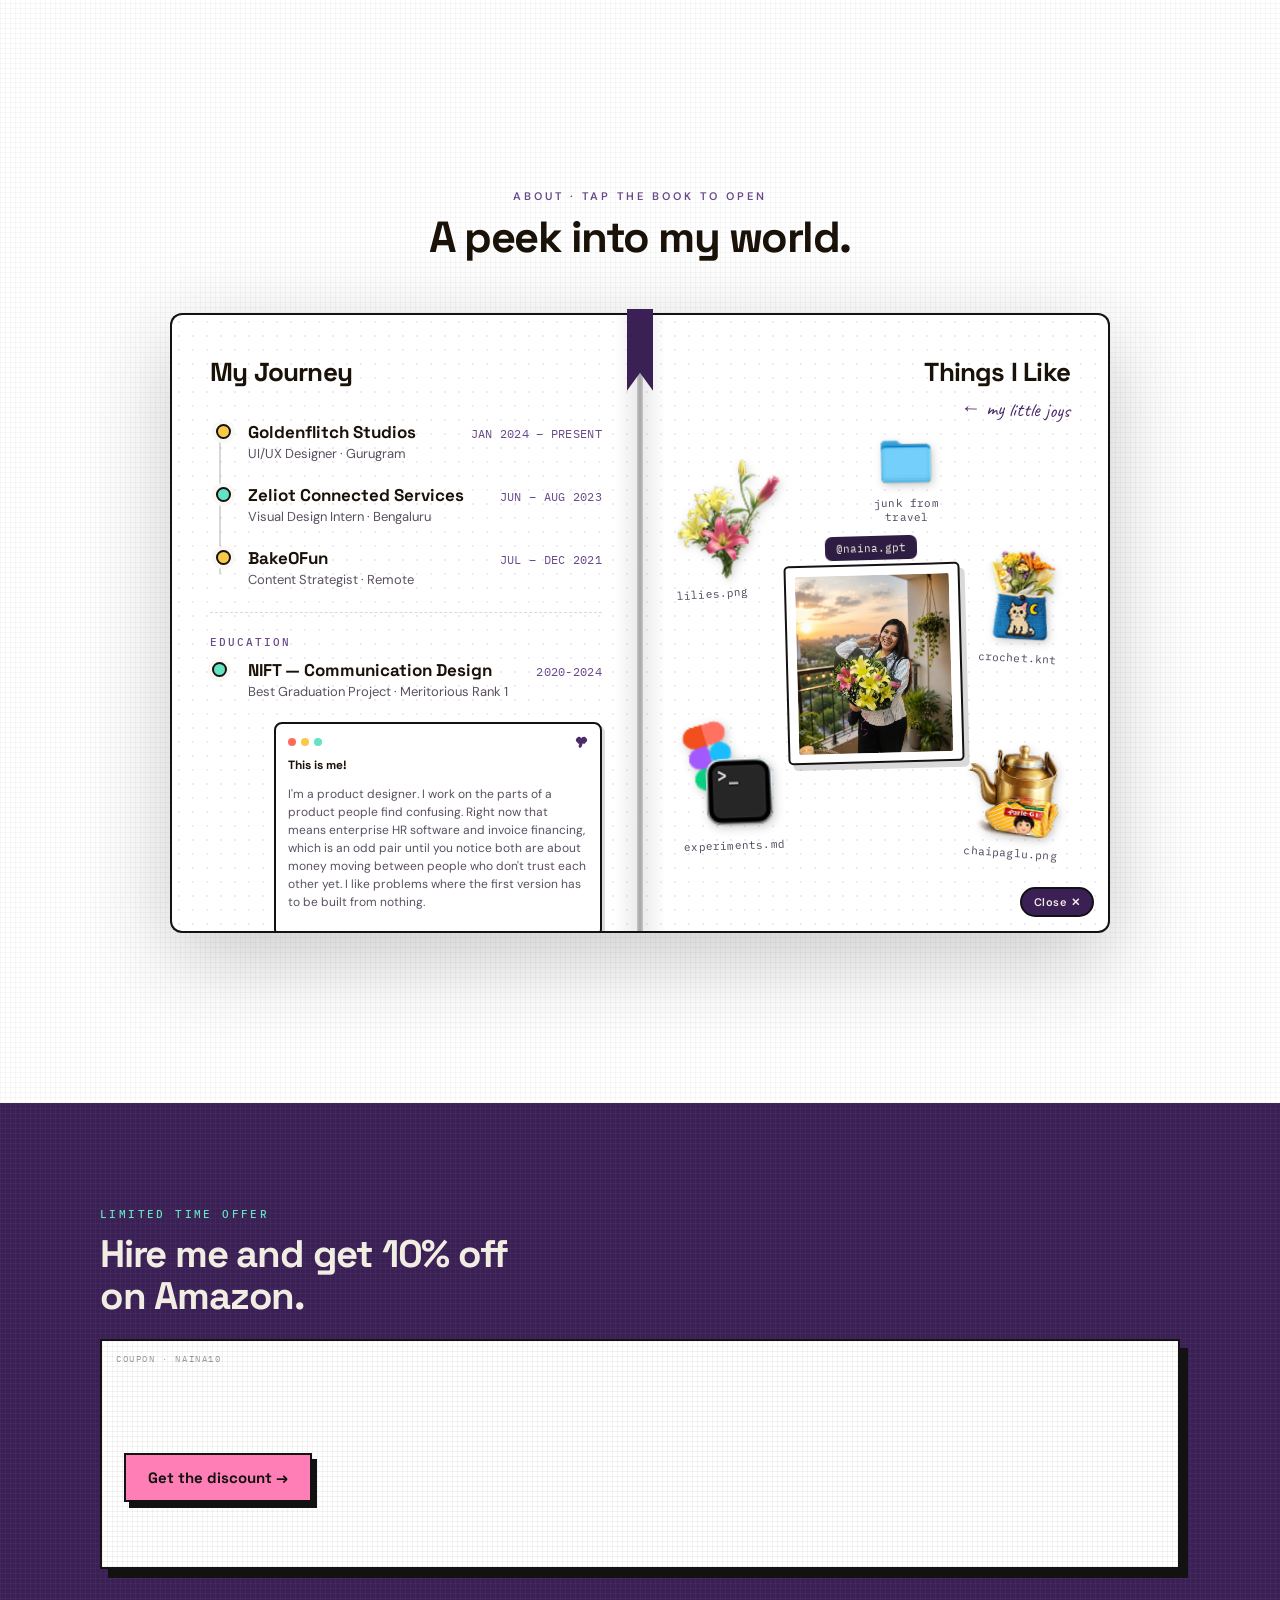
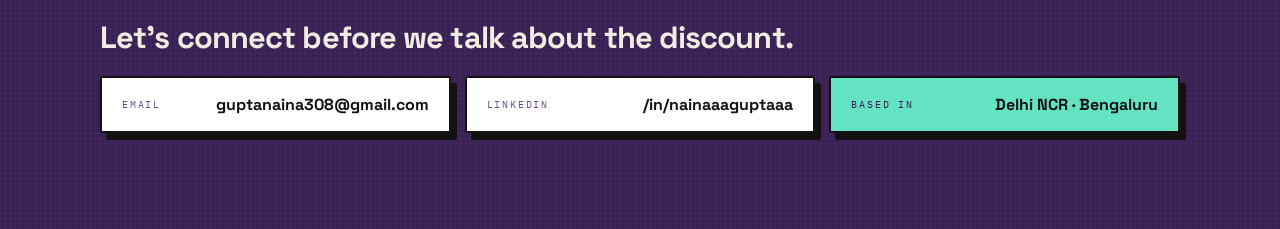
==== commit 4a7b6224: "Rebuild the home page for a phone Five changes, all under the mobile query. Desktop renders exactly " ====
--- a/index.html
+++ b/index.html
@@ -470,7 +470,7 @@
       <!-- The words to find, above the grid: you should know what you're
            looking for before you start looking. -->
       <div style="margin:0 auto 40px; max-width:760px;">
-        <p style="margin:0 0 14px; text-align:center; font-family:'IBM Plex Mono',monospace; font-size:10.5px; font-weight:600; letter-spacing:2.2px; text-transform:uppercase; color:#8A8792;">Find these eight &mdash; five across, three down</p>
+        <p id="wsHint" style="margin:0 0 14px; text-align:center; font-family:'IBM Plex Mono',monospace; font-size:10.5px; font-weight:600; letter-spacing:2.2px; text-transform:uppercase; color:#8A8792;">Find these eight &mdash; five across, three down</p>
         <div style="display:flex; flex-wrap:wrap; justify-content:center; gap:12px;">
           <span class="word-chip" data-chip="ux"><span class="dot" style="background:#63E3C2;"></span>UX Research</span>
           <span class="word-chip" data-chip="ia"><span class="dot" style="background:#FF7EB6;"></span>Information Architecture</span>
--- a/responsive.css
+++ b/responsive.css
@@ -27,49 +27,55 @@
   #stageRef { display: none !important; }
   #wrapRef { height: auto !important; display: block !important; }
 
+  /* The headline is the page. Everything else is scattered around it at
+     accent size — roughly three per cent of the screen each — instead of
+     stacked underneath, where the props filled two screens before anyone
+     had read a word. */
   #mobileHero {
-    padding: 104px 22px 56px;
+    position: relative;
+    min-height: 88vh;
+    padding: 104px 20px 64px;
     display: flex;
     flex-direction: column;
-    align-items: stretch;
+    align-items: center;
+    justify-content: center;
+    text-align: center;
   }
 
   #mobileHero .mh-eyebrow {
     position: static !important;
     background: none !important;
     padding: 0 !important;
-    margin: 0 0 18px;
-    font-size: 10px !important;
-    letter-spacing: 2.2px !important;
-    line-height: 1.6;
-  }
-
-  #mobileHero .mh-head { margin: 0 0 34px; }
+    margin: 0 0 16px;
+    font-size: 9.5px !important;
+    letter-spacing: 2px !important;
+    line-height: 1.7;
+    z-index: 2;
+  }
+
+  #mobileHero .mh-head { margin: 0; position: relative; z-index: 2; }
   #mobileHero .mh-head > div {
     position: static !important;
     background: none !important;
     padding: 0 !important;
-    font-size: clamp(29px, 8.6vw, 42px) !important;
-    line-height: 1.12 !important;
-    letter-spacing: -1px !important;
-  }
-
+    font-size: clamp(30px, 9.2vw, 44px) !important;
+    line-height: 1.1 !important;
+    letter-spacing: -1.2px !important;
+    text-align: center !important;
+  }
+
+  /* the scatter layer: it must not swallow taps meant for the headline */
   #mobileHero .mh-props {
-    display: flex;
-    flex-direction: column;
-    align-items: center;
-    gap: 30px;
-  }
-  #mobileHero .mh-row {
-    display: flex;
-    justify-content: center;
-    align-items: flex-start;
-    gap: 14px;
-    width: 100%;
-  }
-  /* The slot reserves the post-scale footprint; the box holds the
-     prop at its native size and is scaled down into the slot. */
-  #mobileHero .mh-slot { position: relative; flex: none; }
+    position: absolute;
+    inset: 0;
+    pointer-events: none;
+    z-index: 1;
+  }
+  #mobileHero .mh-slot {
+    position: absolute;
+    pointer-events: auto;
+    transform: rotate(var(--r, 0deg));
+  }
   #mobileHero .mh-box {
     position: absolute;
     top: 0;
@@ -83,17 +89,30 @@
     margin: 0 !important;
   }
 
+  /* Five positions around the headline. Two bleed a little past the edge
+     so the arrangement reads as a scatter that carries on past the screen
+     rather than five things lined up inside a box. */
+  #mobileHero .mh-slot[data-prop="1"] { left: -22px;  top: 11%;  --r: -5deg; }
+  #mobileHero .mh-slot[data-prop="2"] { right: -18px; top: 20%;  --r: 6deg;  }
+  #mobileHero .mh-slot[data-prop="3"] { left: 2px;    bottom: 13%; --r: 4deg; }
+  #mobileHero .mh-slot[data-prop="4"] { right: 10px;  bottom: 16%; --r: -7deg; }
+  #mobileHero .mh-slot[data-prop="5"] { right: 36%;   bottom: 2%;  --r: 3deg; }
+
   #mobileHero .mh-cta {
     display: flex;
     flex-wrap: wrap;
     align-items: center;
+    justify-content: center;
     gap: 14px;
-    margin-top: 40px;
+    margin-top: 30px;
+    position: relative;
+    z-index: 2;
   }
   #mobileHero .mh-cta > * {
     position: static !important;
     left: auto !important;
     top: auto !important;
+    right: auto !important;
   }
 }
 
@@ -126,14 +145,18 @@
   #contact { padding: 72px 22px 68px !important; }
 }
 
-/* ── word search: 15 columns of 34px + 10px gaps = 650px ── */
-@media (max-width: 760px) {
-  #wsGrid > div { gap: 3px !important; }
+/* ── word search ───────────────────────────────────────────────
+   main.js swaps in a nine-column, eighteen-row grid below this
+   width, which is what lets the cells be finger-sized instead of
+   the 19px they had to be to fit fifteen columns across a phone.
+---------------------------------------------------------------- */
+@media (max-width: 760px) {
+  #wsGrid > div { gap: 4px !important; }
   #wsGrid .wc {
-    width: 19px;
-    height: 26px;
-    font-size: 11px;
-    border-radius: 5px;
+    width: 32px;
+    height: 42px;
+    font-size: 18px;
+    border-radius: 7px;
   }
   /* the decorative sprites live in the margins the phone doesn't have */
   #skills .pixel-float { display: none; }
@@ -141,9 +164,16 @@
   .word-chip .dot { width: 10px; height: 10px; }
 }
 
+/* The narrow-phone shrink was there to fit fifteen columns. Nine fit
+   without it, so this only trims the gap and leaves the cells big
+   enough to hit. */
 @media (max-width: 400px) {
+  #wsGrid > div { gap: 3px !important; }
+  #wsGrid .wc { width: 30px; height: 39px; font-size: 17px; }
+}
+@media (max-width: 340px) {
   #wsGrid > div { gap: 2px !important; }
-  #wsGrid .wc { width: 17px; height: 24px; font-size: 10px; }
+  #wsGrid .wc { width: 26px; height: 34px; font-size: 15px; }
 }
 
 /* ── journal: a 940px two-page spread becomes two stacked pages ── */
@@ -165,6 +195,8 @@
   #journalBook.open .cover {
     display: none !important;
   }
+  /* the book is open for good here, so the close tab has nothing to do */
+  #journalBook .jrnl-tab { display: none !important; }
   /* Collapsed until opened, so the tap-to-open interaction survives. */
   #journalBook .spread {
     position: static !important;
@@ -253,8 +285,58 @@
   .proj-grid { grid-template-columns: repeat(2, minmax(0, 340px)) !important; }
 }
 @media (max-width: 760px) {
-  .proj-grid { grid-template-columns: minmax(0, 340px) !important; }
-  /* stacked, there is no centre to part from — and a card sliding in
-     from 108% would push the page sideways before the reveal lands */
-  .proj-grid .proj-card { --spread-from: 0% !important; }
-}
+  /* ── the work cards become a deck ───────────────────────────
+     Three cards stacked one on another at slightly wrong angles, the
+     way a hand of cards sits on a table. Scrolling through the section
+     deals the top one away and brings the next forward, so the phone
+     spends one screen on each card instead of three screens scrolling
+     past them. main.js drives the transforms; everything here is the
+     stage they move on.
+  ---------------------------------------------------------- */
+  /* #work clips its decoration with overflow:hidden, which also makes it
+     a scroll container and silently stops the deck sticking. `clip` keeps
+     the clipping and leaves sticky alone. */
+  #work { overflow: clip !important; }
+
+  .proj-grid.deck {
+    display: block !important;
+    position: relative;
+    /* roughly four fifths of a screen of scroll per card: enough to read
+       one before the next arrives, without turning three cards into a
+       long scroll */
+    height: 340vh;
+    margin: 0 auto;
+  }
+  .deck-stage {
+    position: sticky;
+    top: 86px;
+    height: 72vh;
+    min-height: 420px;
+  }
+  .proj-grid.deck .proj-card {
+    position: absolute;
+    left: 50%;
+    top: 0;
+    width: min(300px, 82vw);
+    margin-left: min(-150px, -41vw);
+    --spread-from: 0% !important;
+    will-change: transform, opacity;
+    transition: none;
+  }
+  /* the peek character rides with its own card */
+  .proj-grid.deck .proj-card .peek { margin-left: -37px; }
+
+  /* a hint that the stack is deeper than one card */
+  .deck-count {
+    position: absolute;
+    left: 0; right: 0; bottom: -34px;
+    display: flex; justify-content: center; gap: 7px;
+    pointer-events: none;
+  }
+  .deck-count i {
+    width: 7px; height: 7px; border-radius: 50%;
+    background: transparent; border: 1.6px solid #121212;
+    transition: background .2s ease;
+  }
+  .deck-count i.on { background: #121212; }
+}
